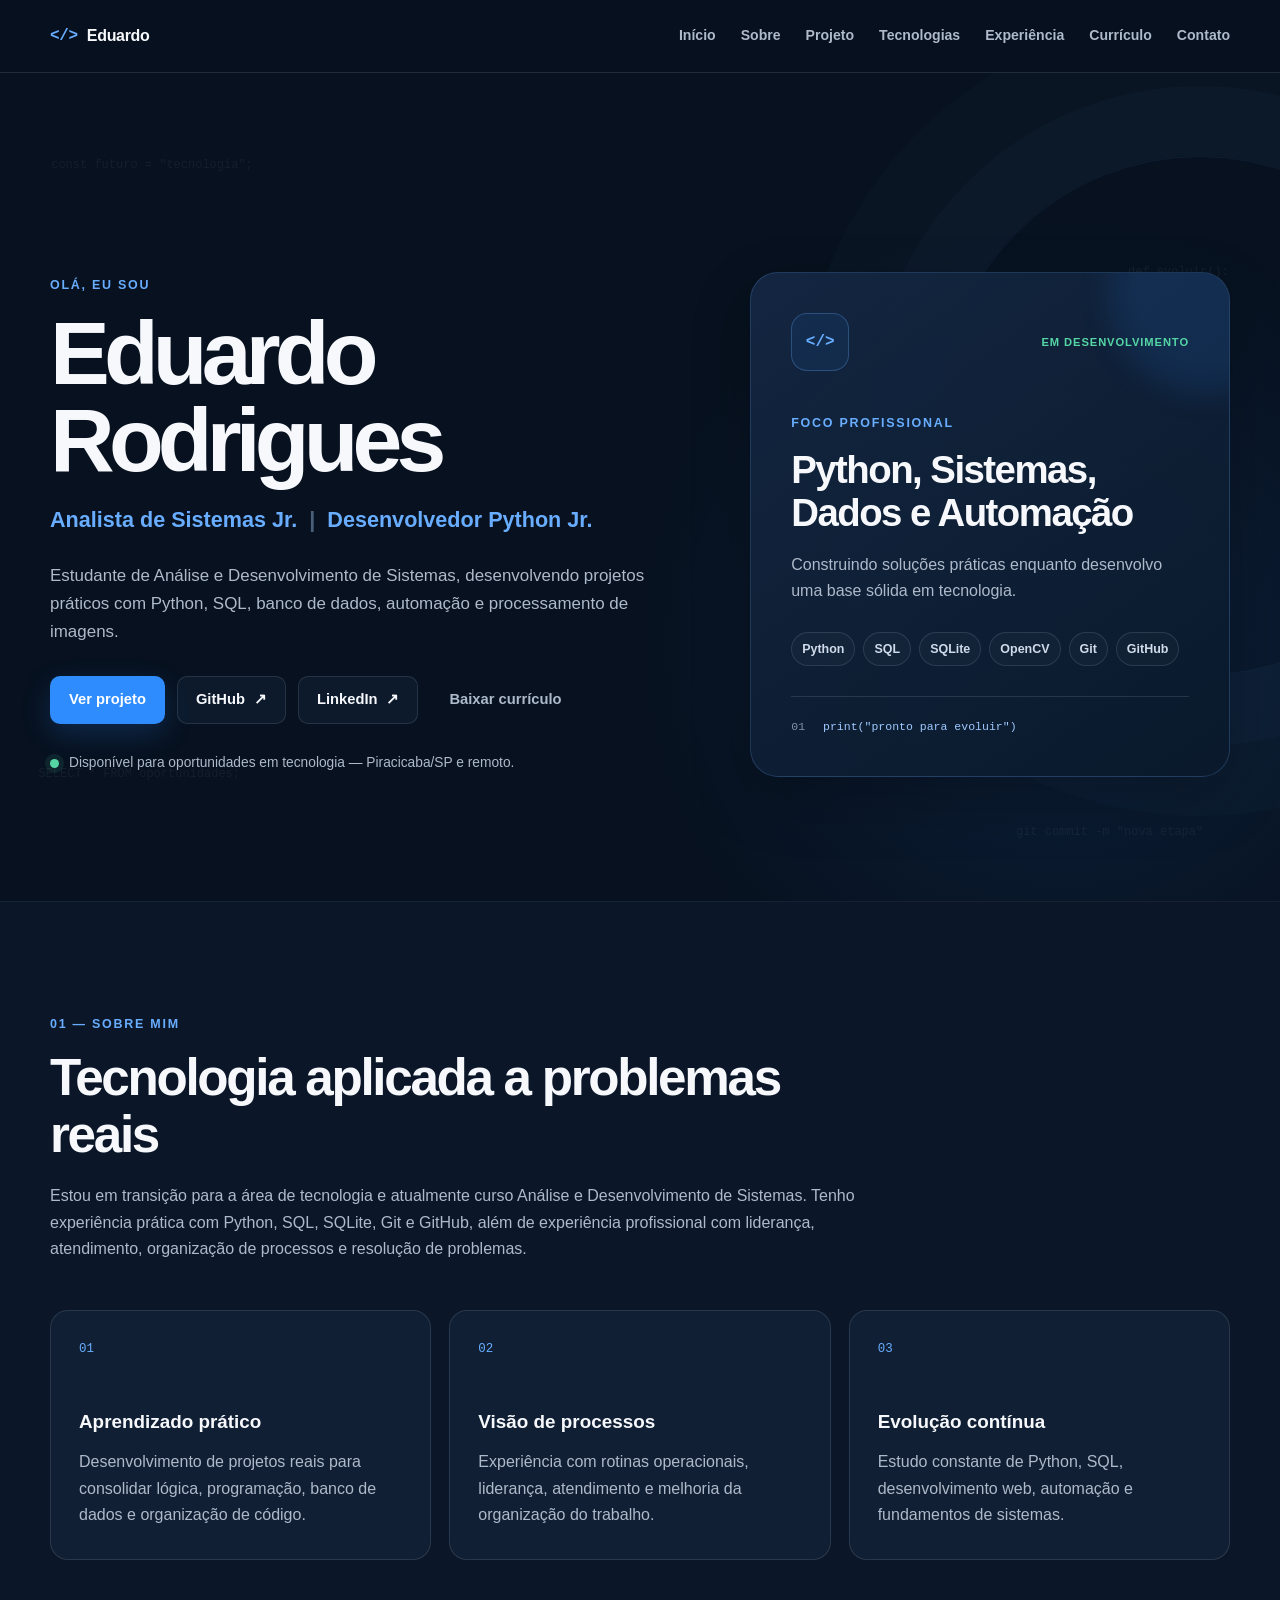
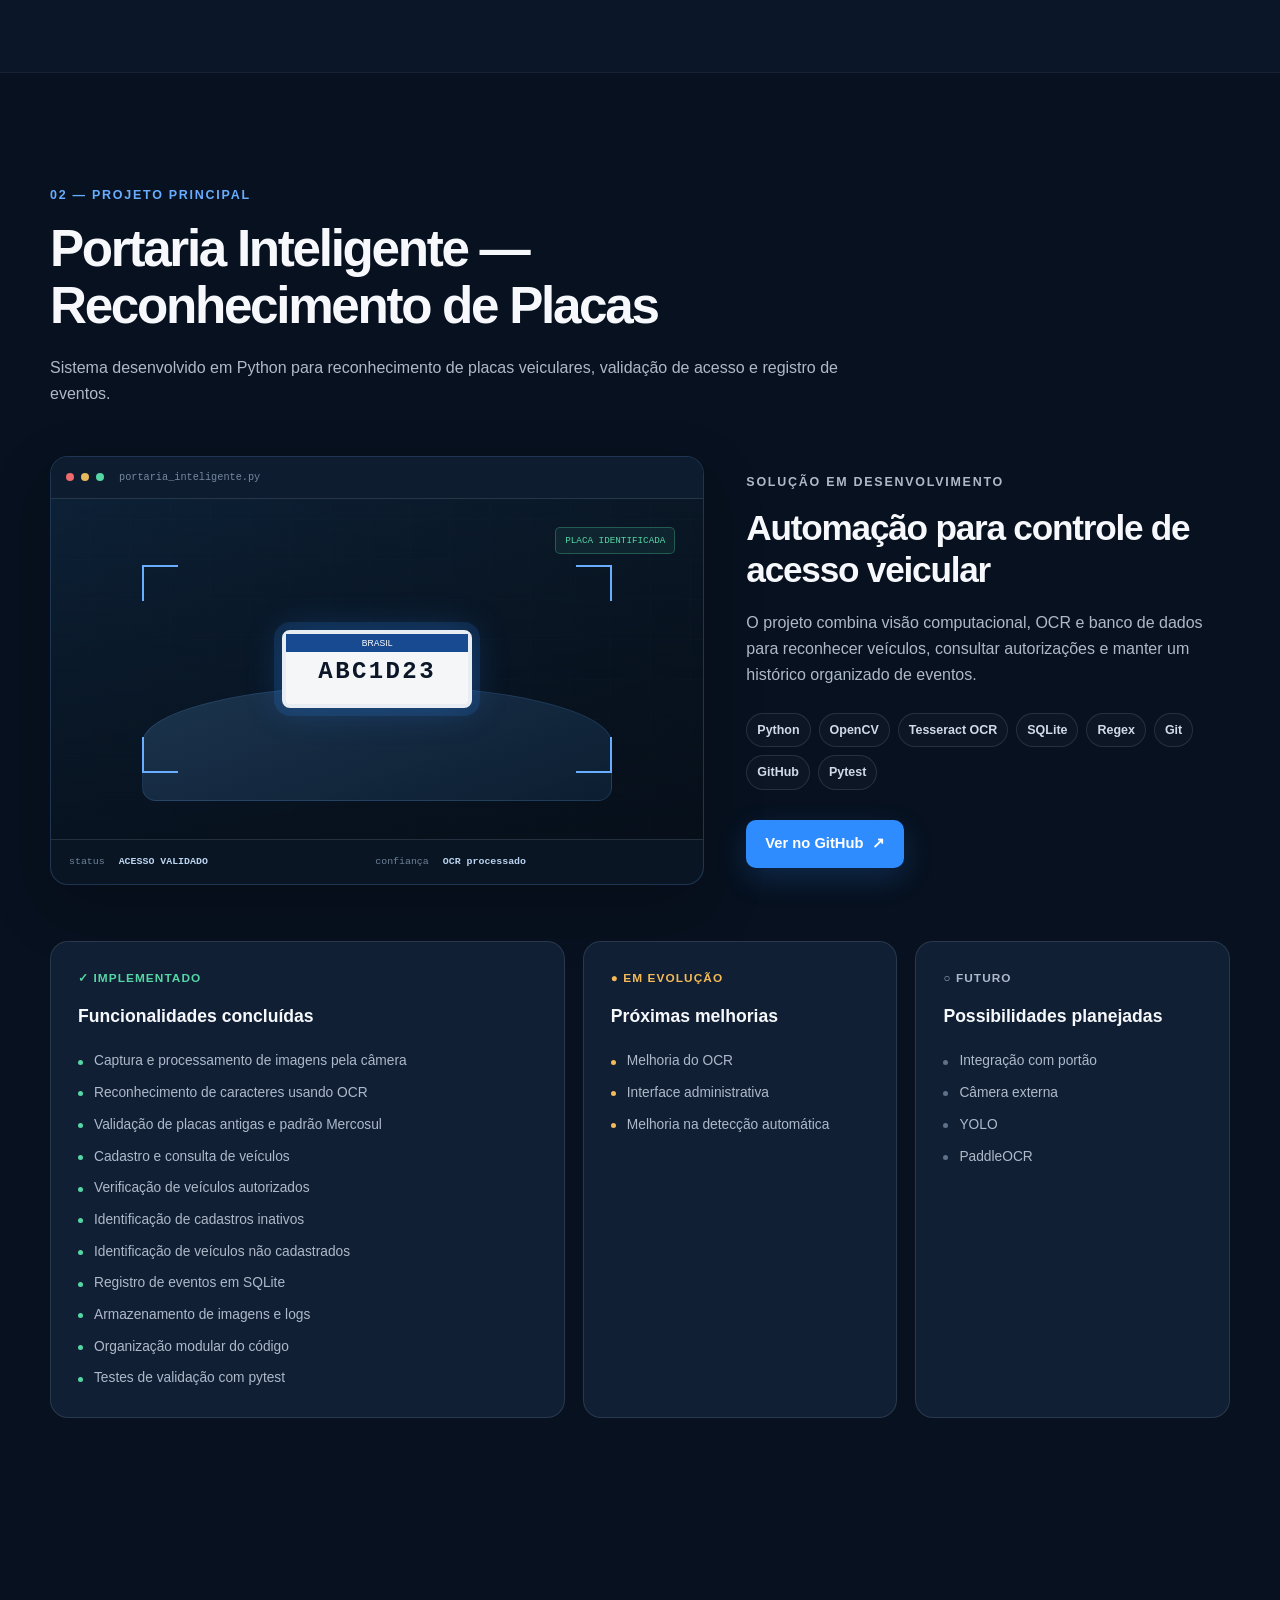
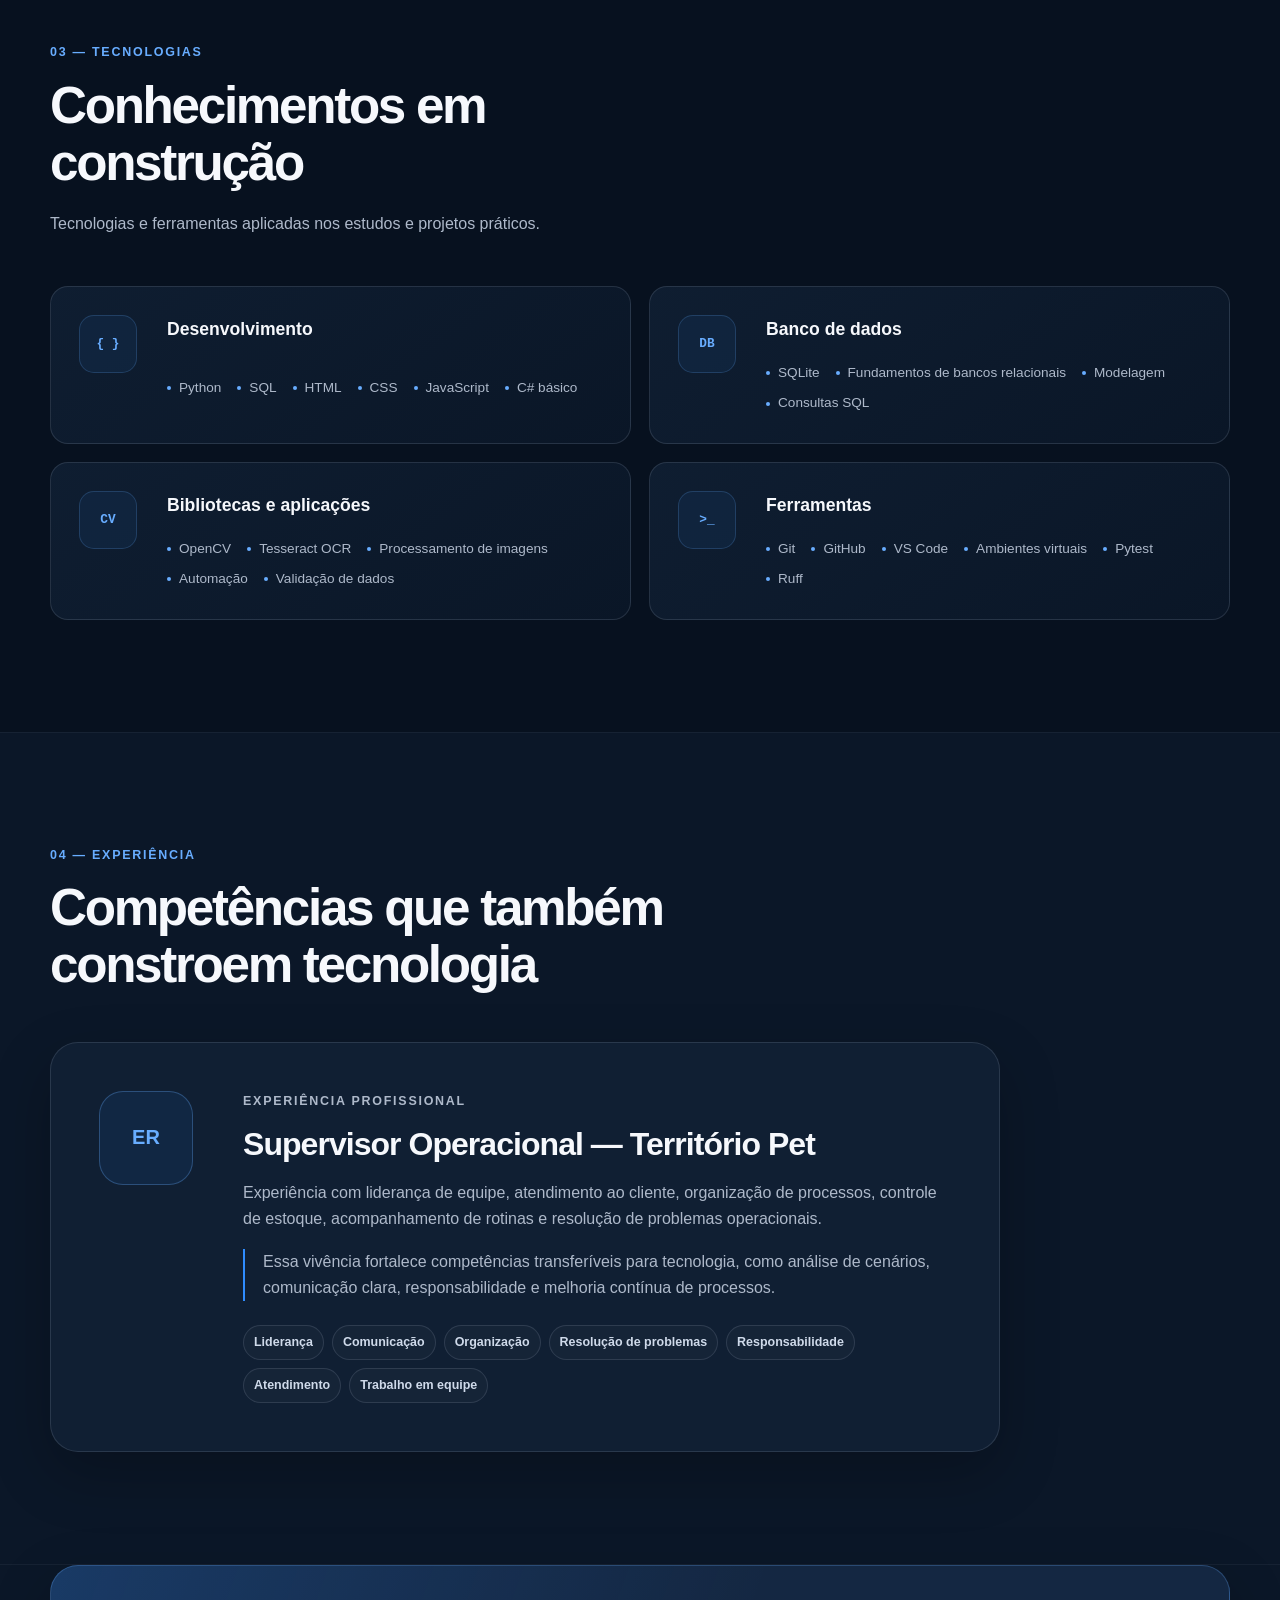
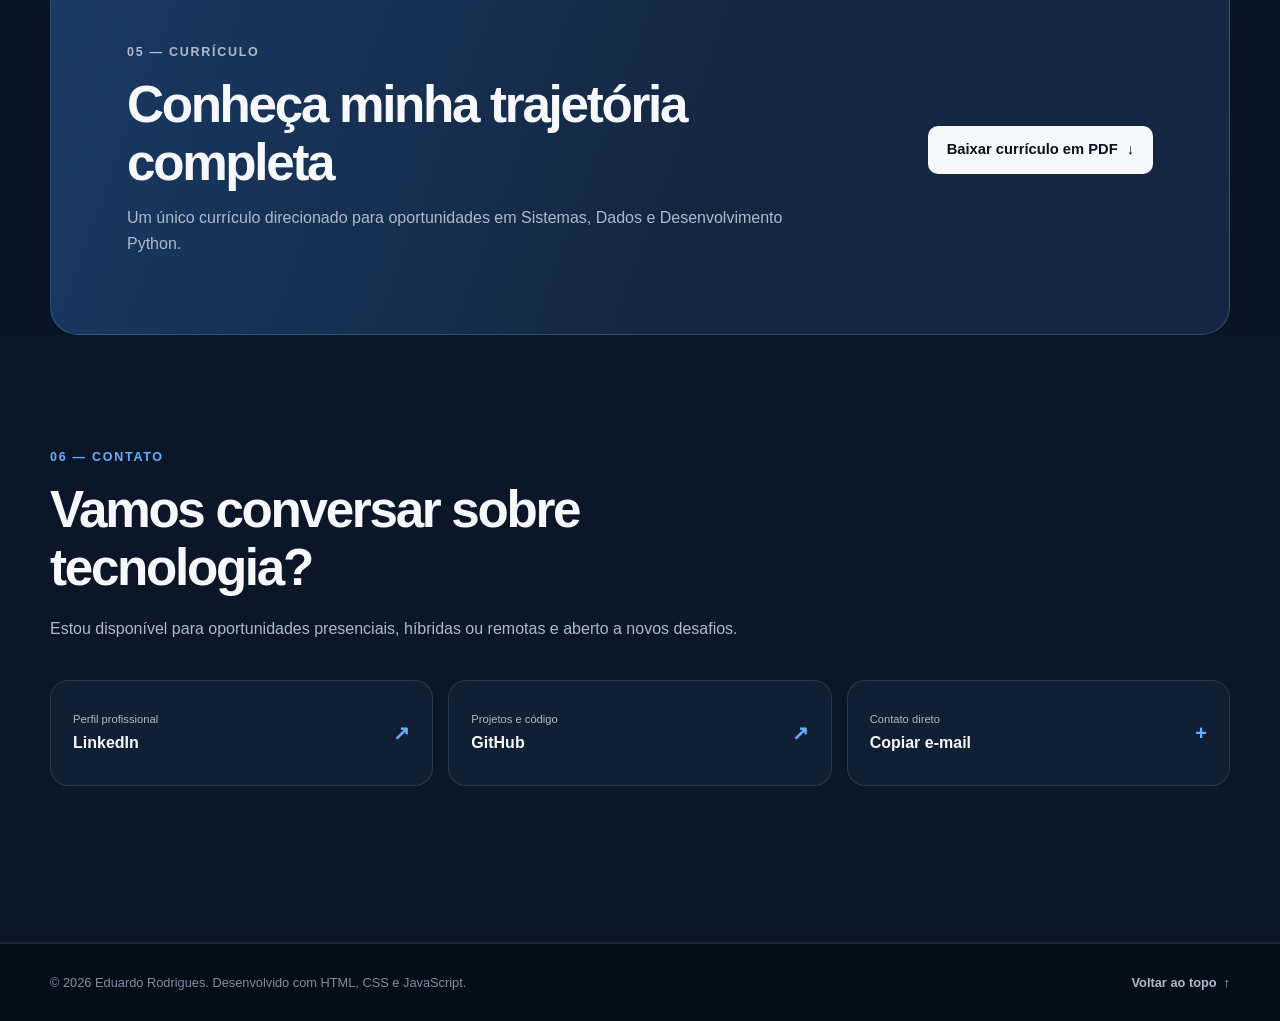
==== index.html @ 7889be79 "feat: create professional portfolio" ====
<!DOCTYPE html>
<html lang="pt-BR">
<head>
    <meta charset="UTF-8">
    <meta name="viewport" content="width=device-width, initial-scale=1.0">
    <meta name="description" content="Portfólio profissional de Eduardo Rodrigues, Analista de Sistemas Jr. e Desenvolvedor Python Jr.">
    <meta name="theme-color" content="#07111f">
    <title>Eduardo Rodrigues | Portfólio</title>
    <link rel="stylesheet" href="css/style.css">
    <script src="js/script.js" defer></script>
</head>

<body>
    <a class="link-pular" href="#conteudo-principal">Pular para o conteúdo principal</a>

    <header class="cabecalho">
        <nav class="navegacao limite-conteudo" aria-label="Navegação principal">
            <a class="marca" href="#inicio" aria-label="Eduardo Rodrigues - ir para o início">
                <span class="marca-simbolo" aria-hidden="true">&lt;/&gt;</span>
                <span>Eduardo</span>
            </a>

            <button
                class="botao-menu"
                type="button"
                aria-label="Abrir menu de navegação"
                aria-controls="menu-principal"
                aria-expanded="false"
            >
                <span aria-hidden="true"></span>
                <span aria-hidden="true"></span>
                <span aria-hidden="true"></span>
            </button>

            <div class="navegacao-menu" id="menu-principal">
                <a href="#inicio">Início</a>
                <a href="#sobre">Sobre</a>
                <a href="#projeto">Projeto</a>
                <a href="#tecnologias">Tecnologias</a>
                <a href="#experiencia">Experiência</a>
                <a href="#curriculo">Currículo</a>
                <a href="#contato">Contato</a>
            </div>
        </nav>
    </header>

    <main id="conteudo-principal">
        <section class="secao-inicio" id="inicio" aria-labelledby="titulo-inicio">
            <div class="detalhes-codigo" aria-hidden="true">
                <span>const futuro = "tecnologia";</span>
                <span>def evoluir():</span>
                <span>SELECT * FROM oportunidades;</span>
                <span>git commit -m "nova etapa"</span>
            </div>

            <div class="inicio-conteudo limite-conteudo">
                <div class="inicio-texto">
                    <p class="texto-destaque">Olá, eu sou</p>
                    <h1 id="titulo-inicio">Eduardo Rodrigues</h1>
                    <p class="inicio-cargo">Analista de Sistemas Jr. <span aria-hidden="true">|</span> Desenvolvedor Python Jr.</p>
                    <p class="inicio-descricao">
                        Estudante de Análise e Desenvolvimento de Sistemas, desenvolvendo projetos práticos com Python,
                        SQL, banco de dados, automação e processamento de imagens.
                    </p>

                    <div class="grupo-botoes">
                        <a class="botao botao-primario" href="#projeto">Ver projeto</a>
                        <a class="botao botao-secundario" href="https://github.com/eduardo-s-rodrigues" target="_blank" rel="noopener noreferrer">
                            GitHub <span aria-hidden="true">↗</span>
                        </a>
                        <a class="botao botao-secundario" href="https://www.linkedin.com/in/eduardo-rodrigues-402181193/" target="_blank" rel="noopener noreferrer">
                            LinkedIn <span aria-hidden="true">↗</span>
                        </a>
                        <a class="botao botao-texto" href="assets/curriculo/CV_Eduardo_Rodrigues.pdf" download>Baixar currículo</a>
                    </div>

                    <p class="inicio-disponibilidade">
                        <span class="indicador-disponivel" aria-hidden="true"></span>
                        Disponível para oportunidades em tecnologia — Piracicaba/SP e remoto.
                    </p>
                </div>

                <article class="cartao-foco" aria-labelledby="titulo-foco">
                    <div class="cartao-foco-topo">
                        <span class="foco-simbolo" aria-hidden="true">&lt;/&gt;</span>
                        <span class="foco-status">Em desenvolvimento</span>
                    </div>
                    <p class="cartao-rotulo">Foco profissional</p>
                    <h2 id="titulo-foco">Python, Sistemas, Dados e Automação</h2>
                    <p>Construindo soluções práticas enquanto desenvolvo uma base sólida em tecnologia.</p>
                    <ul class="lista-tags" aria-label="Tecnologias em foco">
                        <li>Python</li>
                        <li>SQL</li>
                        <li>SQLite</li>
                        <li>OpenCV</li>
                        <li>Git</li>
                        <li>GitHub</li>
                    </ul>
                    <div class="linha-codigo" aria-hidden="true">
                        <span>01</span>
                        <code>print("pronto para evoluir")</code>
                    </div>
                </article>
            </div>
        </section>

        <section class="secao secao-sobre" id="sobre" aria-labelledby="titulo-sobre">
            <div class="limite-conteudo">
                <div class="cabecalho-secao">
                    <p class="secao-indice">01 — Sobre mim</p>
                    <h2 id="titulo-sobre">Tecnologia aplicada a problemas reais</h2>
                    <p>
                        Estou em transição para a área de tecnologia e atualmente curso Análise e Desenvolvimento de
                        Sistemas. Tenho experiência prática com Python, SQL, SQLite, Git e GitHub, além de experiência
                        profissional com liderança, atendimento, organização de processos e resolução de problemas.
                    </p>
                </div>

                <div class="grade-tres-colunas">
                    <article class="cartao-informacao">
                        <span class="numero-cartao" aria-hidden="true">01</span>
                        <h3>Aprendizado prático</h3>
                        <p>Desenvolvimento de projetos reais para consolidar lógica, programação, banco de dados e organização de código.</p>
                    </article>
                    <article class="cartao-informacao">
                        <span class="numero-cartao" aria-hidden="true">02</span>
                        <h3>Visão de processos</h3>
                        <p>Experiência com rotinas operacionais, liderança, atendimento e melhoria da organização do trabalho.</p>
                    </article>
                    <article class="cartao-informacao">
                        <span class="numero-cartao" aria-hidden="true">03</span>
                        <h3>Evolução contínua</h3>
                        <p>Estudo constante de Python, SQL, desenvolvimento web, automação e fundamentos de sistemas.</p>
                    </article>
                </div>
            </div>
        </section>

        <section class="secao secao-projeto" id="projeto" aria-labelledby="titulo-projeto">
            <div class="limite-conteudo">
                <div class="cabecalho-secao">
                    <p class="secao-indice">02 — Projeto principal</p>
                    <h2 id="titulo-projeto">Portaria Inteligente — Reconhecimento de Placas</h2>
                    <p>Sistema desenvolvido em Python para reconhecimento de placas veiculares, validação de acesso e registro de eventos.</p>
                </div>

                <div class="projeto-apresentacao">
                    <div class="projeto-visual" role="img" aria-label="Representação visual temporária do sistema de reconhecimento de placas">
                        <div class="visual-barra" aria-hidden="true">
                            <span></span>
                            <span></span>
                            <span></span>
                            <small>portaria_inteligente.py</small>
                        </div>
                        <div class="visual-camera" aria-hidden="true">
                            <span class="canto canto-superior-esquerdo"></span>
                            <span class="canto canto-superior-direito"></span>
                            <span class="canto canto-inferior-esquerdo"></span>
                            <span class="canto canto-inferior-direito"></span>
                            <div class="placa-veiculo">
                                <small>BRASIL</small>
                                <strong>ABC1D23</strong>
                            </div>
                            <span class="status-leitura">PLACA IDENTIFICADA</span>
                        </div>
                        <div class="visual-resultado" aria-hidden="true">
                            <span>status</span>
                            <strong>ACESSO VALIDADO</strong>
                            <span>confiança</span>
                            <strong>OCR processado</strong>
                        </div>
                    </div>

                    <div class="projeto-resumo">
                        <p class="projeto-rotulo">Solução em desenvolvimento</p>
                        <h3>Automação para controle de acesso veicular</h3>
                        <p>
                            O projeto combina visão computacional, OCR e banco de dados para reconhecer veículos,
                            consultar autorizações e manter um histórico organizado de eventos.
                        </p>
                        <ul class="lista-tags lista-tags-projeto" aria-label="Tecnologias usadas no projeto">
                            <li>Python</li>
                            <li>OpenCV</li>
                            <li>Tesseract OCR</li>
                            <li>SQLite</li>
                            <li>Regex</li>
                            <li>Git</li>
                            <li>GitHub</li>
                            <li>Pytest</li>
                        </ul>
                        <!-- Substitua o endereço abaixo pelo link exato do repositório LPR quando ele estiver disponível. -->
                        <a class="botao botao-primario" href="https://github.com/eduardo-s-rodrigues" target="_blank" rel="noopener noreferrer">
                            Ver no GitHub <span aria-hidden="true">↗</span>
                        </a>
                    </div>
                </div>

                <div class="projeto-etapas">
                    <article class="cartao-etapa etapa-implementada">
                        <p class="etapa-status"><span aria-hidden="true">✓</span> Implementado</p>
                        <h3>Funcionalidades concluídas</h3>
                        <ul class="lista-verificacao">
                            <li>Captura e processamento de imagens pela câmera</li>
                            <li>Reconhecimento de caracteres usando OCR</li>
                            <li>Validação de placas antigas e padrão Mercosul</li>
                            <li>Cadastro e consulta de veículos</li>
                            <li>Verificação de veículos autorizados</li>
                            <li>Identificação de cadastros inativos</li>
                            <li>Identificação de veículos não cadastrados</li>
                            <li>Registro de eventos em SQLite</li>
                            <li>Armazenamento de imagens e logs</li>
                            <li>Organização modular do código</li>
                            <li>Testes de validação com pytest</li>
                        </ul>
                    </article>

                    <article class="cartao-etapa etapa-evolucao">
                        <p class="etapa-status"><span aria-hidden="true">●</span> Em evolução</p>
                        <h3>Próximas melhorias</h3>
                        <ul class="lista-verificacao">
                            <li>Melhoria do OCR</li>
                            <li>Interface administrativa</li>
                            <li>Melhoria na detecção automática</li>
                        </ul>
                    </article>

                    <article class="cartao-etapa etapa-futura">
                        <p class="etapa-status"><span aria-hidden="true">○</span> Futuro</p>
                        <h3>Possibilidades planejadas</h3>
                        <ul class="lista-verificacao">
                            <li>Integração com portão</li>
                            <li>Câmera externa</li>
                            <li>YOLO</li>
                            <li>PaddleOCR</li>
                        </ul>
                    </article>
                </div>
            </div>
        </section>

        <section class="secao secao-tecnologias" id="tecnologias" aria-labelledby="titulo-tecnologias">
            <div class="limite-conteudo">
                <div class="cabecalho-secao cabecalho-secao-curto">
                    <p class="secao-indice">03 — Tecnologias</p>
                    <h2 id="titulo-tecnologias">Conhecimentos em construção</h2>
                    <p>Tecnologias e ferramentas aplicadas nos estudos e projetos práticos.</p>
                </div>

                <div class="grade-tecnologias">
                    <article class="cartao-tecnologia">
                        <span class="tecnologia-simbolo" aria-hidden="true">{ }</span>
                        <h3>Desenvolvimento</h3>
                        <ul>
                            <li>Python</li>
                            <li>SQL</li>
                            <li>HTML</li>
                            <li>CSS</li>
                            <li>JavaScript</li>
                            <li>C# básico</li>
                        </ul>
                    </article>
                    <article class="cartao-tecnologia">
                        <span class="tecnologia-simbolo" aria-hidden="true">DB</span>
                        <h3>Banco de dados</h3>
                        <ul>
                            <li>SQLite</li>
                            <li>Fundamentos de bancos relacionais</li>
                            <li>Modelagem</li>
                            <li>Consultas SQL</li>
                        </ul>
                    </article>
                    <article class="cartao-tecnologia">
                        <span class="tecnologia-simbolo" aria-hidden="true">CV</span>
                        <h3>Bibliotecas e aplicações</h3>
                        <ul>
                            <li>OpenCV</li>
                            <li>Tesseract OCR</li>
                            <li>Processamento de imagens</li>
                            <li>Automação</li>
                            <li>Validação de dados</li>
                        </ul>
                    </article>
                    <article class="cartao-tecnologia">
                        <span class="tecnologia-simbolo" aria-hidden="true">&gt;_</span>
                        <h3>Ferramentas</h3>
                        <ul>
                            <li>Git</li>
                            <li>GitHub</li>
                            <li>VS Code</li>
                            <li>Ambientes virtuais</li>
                            <li>Pytest</li>
                            <li>Ruff</li>
                        </ul>
                    </article>
                </div>
            </div>
        </section>

        <section class="secao secao-experiencia" id="experiencia" aria-labelledby="titulo-experiencia">
            <div class="limite-conteudo">
                <div class="cabecalho-secao cabecalho-secao-curto">
                    <p class="secao-indice">04 — Experiência</p>
                    <h2 id="titulo-experiencia">Competências que também constroem tecnologia</h2>
                </div>

                <article class="experiencia-cartao">
                    <div class="experiencia-marca" aria-hidden="true">ER</div>
                    <div class="experiencia-conteudo">
                        <p class="experiencia-tipo">Experiência profissional</p>
                        <h3>Supervisor Operacional — Território Pet</h3>
                        <p>
                            Experiência com liderança de equipe, atendimento ao cliente, organização de processos,
                            controle de estoque, acompanhamento de rotinas e resolução de problemas operacionais.
                        </p>
                        <p class="experiencia-conexao">
                            Essa vivência fortalece competências transferíveis para tecnologia, como análise de cenários,
                            comunicação clara, responsabilidade e melhoria contínua de processos.
                        </p>
                        <ul class="lista-tags" aria-label="Competências profissionais">
                            <li>Liderança</li>
                            <li>Comunicação</li>
                            <li>Organização</li>
                            <li>Resolução de problemas</li>
                            <li>Responsabilidade</li>
                            <li>Atendimento</li>
                            <li>Trabalho em equipe</li>
                        </ul>
                    </div>
                </article>
            </div>
        </section>

        <section class="secao secao-curriculo" id="curriculo" aria-labelledby="titulo-curriculo">
            <div class="curriculo-conteudo limite-conteudo">
                <div>
                    <p class="secao-indice">05 — Currículo</p>
                    <h2 id="titulo-curriculo">Conheça minha trajetória completa</h2>
                    <p>Um único currículo direcionado para oportunidades em Sistemas, Dados e Desenvolvimento Python.</p>
                </div>
                <a class="botao botao-claro" href="assets/curriculo/CV_Eduardo_Rodrigues.pdf" download>
                    Baixar currículo em PDF <span aria-hidden="true">↓</span>
                </a>
            </div>
        </section>

        <section class="secao secao-contato" id="contato" aria-labelledby="titulo-contato">
            <div class="contato-conteudo limite-conteudo">
                <div class="cabecalho-secao cabecalho-secao-curto">
                    <p class="secao-indice">06 — Contato</p>
                    <h2 id="titulo-contato">Vamos conversar sobre tecnologia?</h2>
                    <p>Estou disponível para oportunidades presenciais, híbridas ou remotas e aberto a novos desafios.</p>
                </div>

                <div class="contato-acoes">
                    <a class="contato-link" href="https://www.linkedin.com/in/eduardo-rodrigues-402181193/" target="_blank" rel="noopener noreferrer">
                        <span>
                            <small>Perfil profissional</small>
                            LinkedIn
                        </span>
                        <span aria-hidden="true">↗</span>
                    </a>
                    <a class="contato-link" href="https://github.com/eduardo-s-rodrigues" target="_blank" rel="noopener noreferrer">
                        <span>
                            <small>Projetos e código</small>
                            GitHub
                        </span>
                        <span aria-hidden="true">↗</span>
                    </a>
                    <!-- Substitua SEU_EMAIL_AQUI pelo endereço de e-mail profissional. -->
                    <button class="contato-link" id="botao-copiar-email" type="button" data-email="SEU_EMAIL_AQUI">
                        <span>
                            <small>Contato direto</small>
                            Copiar e-mail
                        </span>
                        <span aria-hidden="true">+</span>
                    </button>
                </div>

                <p class="mensagem-email" id="mensagem-email" role="status" aria-live="polite"></p>
            </div>
        </section>
    </main>

    <footer class="rodape">
        <div class="rodape-conteudo limite-conteudo">
            <p>© <span id="ano-atual"></span> Eduardo Rodrigues. Desenvolvido com HTML, CSS e JavaScript.</p>
            <a class="voltar-topo" href="#inicio" aria-label="Voltar ao início da página">
                Voltar ao topo <span aria-hidden="true">↑</span>
            </a>
        </div>
    </footer>
</body>
</html>
---- css/style.css ----
/* 1. Variáveis */
:root {
    --cor-fundo: #07111f;
    --cor-fundo-secundario: #0b1728;
    --cor-cartao: #101f33;
    --cor-cartao-claro: #142742;
    --cor-azul: #2f8cff;
    --cor-azul-claro: #68adff;
    --cor-texto: #f6f8fc;
    --cor-texto-secundario: #aeb9ca;
    --cor-borda: rgba(174, 185, 202, 0.16);
    --cor-sucesso: #55d6a5;
    --cor-aviso: #f5ba57;
    --sombra-cartao: 0 22px 60px rgba(0, 0, 0, 0.24);
    --raio-pequeno: 10px;
    --raio-medio: 18px;
    --raio-grande: 28px;
    --largura-conteudo: 1180px;
    --transicao: 180ms ease;
}

/* 2. Reset */
*,
*::before,
*::after {
    box-sizing: border-box;
}

html {
    scroll-behavior: smooth;
    scroll-padding-top: 88px;
}

body,
h1,
h2,
h3,
p,
ul {
    margin: 0;
}

ul {
    padding: 0;
    list-style: none;
}

a {
    color: inherit;
    text-decoration: none;
}

button {
    color: inherit;
    font: inherit;
}

/* 3. Estilos globais */
body {
    min-width: 320px;
    overflow-x: hidden;
    color: var(--cor-texto);
    background:
        radial-gradient(circle at 83% 11%, rgba(47, 140, 255, 0.12), transparent 27rem),
        var(--cor-fundo);
    font-family: Inter, ui-sans-serif, -apple-system, BlinkMacSystemFont, "Segoe UI", sans-serif;
    font-size: 1rem;
    line-height: 1.65;
    -webkit-font-smoothing: antialiased;
}

::selection {
    color: var(--cor-texto);
    background: rgba(47, 140, 255, 0.45);
}

:focus-visible {
    outline: 3px solid var(--cor-azul-claro);
    outline-offset: 4px;
}

.limite-conteudo {
    width: min(calc(100% - 40px), var(--largura-conteudo));
    margin-inline: auto;
}

.link-pular {
    position: fixed;
    top: 12px;
    left: 12px;
    z-index: 200;
    padding: 10px 16px;
    border-radius: var(--raio-pequeno);
    color: var(--cor-fundo);
    background: var(--cor-texto);
    font-weight: 700;
    transform: translateY(-160%);
    transition: transform var(--transicao);
}

.link-pular:focus {
    transform: translateY(0);
}

.secao {
    padding-block: 112px;
}

.cabecalho-secao {
    max-width: 820px;
    margin-bottom: 48px;
}

.cabecalho-secao-curto {
    max-width: 700px;
}

.secao-indice,
.texto-destaque,
.cartao-rotulo,
.projeto-rotulo,
.experiencia-tipo {
    margin-bottom: 14px;
    color: var(--cor-azul-claro);
    font-size: 0.78rem;
    font-weight: 800;
    letter-spacing: 0.14em;
    text-transform: uppercase;
}

.cabecalho-secao h2,
.curriculo-conteudo h2 {
    max-width: 800px;
    margin-bottom: 20px;
    font-size: clamp(2rem, 4vw, 3.35rem);
    line-height: 1.12;
    letter-spacing: -0.045em;
}

.cabecalho-secao > p:last-child,
.curriculo-conteudo p,
.projeto-resumo > p,
.experiencia-conteudo > p,
.cartao-informacao p {
    color: var(--cor-texto-secundario);
}

.grupo-botoes {
    display: flex;
    flex-wrap: wrap;
    gap: 12px;
}

.botao {
    display: inline-flex;
    min-height: 48px;
    align-items: center;
    justify-content: center;
    gap: 9px;
    padding: 11px 18px;
    border: 1px solid transparent;
    border-radius: var(--raio-pequeno);
    font-size: 0.92rem;
    font-weight: 750;
    line-height: 1.2;
    transition: color var(--transicao), background-color var(--transicao), border-color var(--transicao), transform var(--transicao);
}

.botao:hover {
    transform: translateY(-2px);
}

.botao-primario {
    color: #ffffff;
    background: var(--cor-azul);
    box-shadow: 0 10px 30px rgba(47, 140, 255, 0.2);
}

.botao-primario:hover {
    background: #4a9bff;
}

.botao-secundario {
    border-color: var(--cor-borda);
    background: rgba(16, 31, 51, 0.72);
}

.botao-secundario:hover,
.botao-texto:hover {
    color: var(--cor-azul-claro);
    border-color: rgba(104, 173, 255, 0.46);
    background: rgba(47, 140, 255, 0.08);
}

.botao-texto {
    border-color: transparent;
    color: var(--cor-texto-secundario);
}

.lista-tags {
    display: flex;
    flex-wrap: wrap;
    gap: 8px;
}

.lista-tags li {
    padding: 6px 10px;
    border: 1px solid var(--cor-borda);
    border-radius: 999px;
    color: #cfdaea;
    background: rgba(255, 255, 255, 0.025);
    font-size: 0.78rem;
    font-weight: 650;
}

/* 4. Cabeçalho */
.cabecalho {
    position: sticky;
    top: 0;
    z-index: 100;
    border-bottom: 1px solid var(--cor-borda);
    background: rgba(7, 17, 31, 0.86);
    backdrop-filter: blur(18px);
}

.navegacao {
    display: flex;
    min-height: 72px;
    align-items: center;
    justify-content: space-between;
    gap: 28px;
}

.marca {
    display: inline-flex;
    align-items: center;
    gap: 9px;
    font-weight: 800;
    letter-spacing: -0.02em;
}

.marca-simbolo {
    color: var(--cor-azul-claro);
    font-family: Consolas, "Courier New", monospace;
}

.navegacao-menu {
    display: flex;
    align-items: center;
    gap: 25px;
}

.navegacao-menu a {
    position: relative;
    color: var(--cor-texto-secundario);
    font-size: 0.88rem;
    font-weight: 650;
    transition: color var(--transicao);
}

.navegacao-menu a::after {
    position: absolute;
    right: 0;
    bottom: -8px;
    left: 0;
    height: 2px;
    border-radius: 2px;
    background: var(--cor-azul);
    content: "";
    transform: scaleX(0);
    transition: transform var(--transicao);
}

.navegacao-menu a:hover,
.navegacao-menu a:focus-visible {
    color: var(--cor-texto);
}

.navegacao-menu a:hover::after {
    transform: scaleX(1);
}

.botao-menu {
    display: none;
    width: 46px;
    height: 42px;
    padding: 10px;
    border: 1px solid var(--cor-borda);
    border-radius: var(--raio-pequeno);
    background: var(--cor-cartao);
    cursor: pointer;
}

.botao-menu span {
    display: block;
    width: 100%;
    height: 2px;
    margin-block: 4px;
    border-radius: 2px;
    background: var(--cor-texto);
    transition: transform var(--transicao), opacity var(--transicao);
}

/* 5. Hero */
.secao-inicio {
    position: relative;
    display: grid;
    min-height: calc(100vh - 72px);
    min-height: calc(100svh - 72px);
    align-items: center;
    overflow: hidden;
    padding-block: 86px;
}

.secao-inicio::before {
    position: absolute;
    top: 10%;
    right: -180px;
    width: 520px;
    height: 520px;
    border: 1px solid rgba(104, 173, 255, 0.08);
    border-radius: 50%;
    box-shadow: 0 0 0 70px rgba(104, 173, 255, 0.025), 0 0 0 140px rgba(104, 173, 255, 0.018);
    content: "";
}

.inicio-conteudo {
    position: relative;
    z-index: 2;
    display: grid;
    grid-template-columns: minmax(0, 1.12fr) minmax(350px, 0.88fr);
    align-items: center;
    gap: clamp(48px, 7vw, 92px);
}

.inicio-texto h1 {
    max-width: 740px;
    margin-bottom: 17px;
    font-size: clamp(3.15rem, 7vw, 5.8rem);
    line-height: 0.98;
    letter-spacing: -0.065em;
}

.inicio-cargo {
    margin-bottom: 24px;
    color: var(--cor-azul-claro);
    font-size: clamp(1.05rem, 2vw, 1.35rem);
    font-weight: 750;
}

.inicio-cargo span {
    padding-inline: 6px;
    color: #496078;
}

.inicio-descricao {
    max-width: 680px;
    margin-bottom: 30px;
    color: var(--cor-texto-secundario);
    font-size: 1.06rem;
}

.inicio-disponibilidade {
    display: flex;
    align-items: flex-start;
    gap: 10px;
    margin-top: 28px;
    color: var(--cor-texto-secundario);
    font-size: 0.86rem;
}

.indicador-disponivel {
    flex: 0 0 auto;
    width: 9px;
    height: 9px;
    margin-top: 7px;
    border-radius: 50%;
    background: var(--cor-sucesso);
    box-shadow: 0 0 0 5px rgba(85, 214, 165, 0.1);
}

.cartao-foco {
    position: relative;
    overflow: hidden;
    padding: clamp(28px, 4vw, 40px);
    border: 1px solid rgba(104, 173, 255, 0.2);
    border-radius: var(--raio-grande);
    background: linear-gradient(145deg, rgba(20, 39, 66, 0.96), rgba(10, 25, 43, 0.96));
    box-shadow: var(--sombra-cartao);
}

.cartao-foco::after {
    position: absolute;
    top: -80px;
    right: -80px;
    width: 200px;
    height: 200px;
    border-radius: 50%;
    background: rgba(47, 140, 255, 0.12);
    filter: blur(15px);
    content: "";
}

.cartao-foco-topo {
    position: relative;
    z-index: 1;
    display: flex;
    align-items: center;
    justify-content: space-between;
    gap: 15px;
    margin-bottom: 42px;
}

.foco-simbolo {
    display: grid;
    width: 58px;
    height: 58px;
    place-items: center;
    border: 1px solid rgba(104, 173, 255, 0.28);
    border-radius: 16px;
    color: var(--cor-azul-claro);
    background: rgba(47, 140, 255, 0.08);
    font-family: Consolas, "Courier New", monospace;
    font-weight: 800;
}

.foco-status {
    color: var(--cor-sucesso);
    font-size: 0.7rem;
    font-weight: 750;
    letter-spacing: 0.08em;
    text-transform: uppercase;
}

.cartao-foco h2 {
    position: relative;
    z-index: 1;
    margin-bottom: 18px;
    font-size: clamp(1.75rem, 3vw, 2.45rem);
    line-height: 1.12;
    letter-spacing: -0.04em;
}

.cartao-foco > p:not(.cartao-rotulo) {
    margin-bottom: 27px;
    color: var(--cor-texto-secundario);
}

.cartao-foco .lista-tags {
    margin-bottom: 30px;
}

.linha-codigo {
    display: flex;
    gap: 18px;
    padding-top: 20px;
    border-top: 1px solid var(--cor-borda);
    color: #7f91a8;
    font-family: Consolas, "Courier New", monospace;
    font-size: 0.72rem;
}

.linha-codigo code {
    color: #9fc9ff;
}

.detalhes-codigo span {
    position: absolute;
    z-index: 1;
    color: rgba(174, 185, 202, 0.08);
    font-family: Consolas, "Courier New", monospace;
    font-size: 0.75rem;
    white-space: nowrap;
}

.detalhes-codigo span:nth-child(1) {
    top: 10%;
    left: 4%;
}

.detalhes-codigo span:nth-child(2) {
    top: 23%;
    right: 4%;
}

.detalhes-codigo span:nth-child(3) {
    bottom: 14%;
    left: 3%;
}

.detalhes-codigo span:nth-child(4) {
    right: 6%;
    bottom: 7%;
}

/* 6. Seções */
.secao-sobre,
.secao-experiencia,
.secao-contato {
    border-block: 1px solid rgba(174, 185, 202, 0.07);
    background: var(--cor-fundo-secundario);
}

.grade-tres-colunas {
    display: grid;
    grid-template-columns: repeat(3, minmax(0, 1fr));
    gap: 18px;
}

.cartao-informacao {
    position: relative;
    min-height: 250px;
    padding: 28px;
    overflow: hidden;
    border: 1px solid var(--cor-borda);
    border-radius: var(--raio-medio);
    background: var(--cor-cartao);
    transition: border-color var(--transicao), transform var(--transicao);
}

.cartao-informacao:hover {
    border-color: rgba(104, 173, 255, 0.34);
    transform: translateY(-4px);
}

.numero-cartao {
    display: block;
    margin-bottom: 46px;
    color: var(--cor-azul-claro);
    font-family: Consolas, "Courier New", monospace;
    font-size: 0.78rem;
}

.cartao-informacao h3 {
    margin-bottom: 12px;
    font-size: 1.18rem;
}

/* 7. Projeto */
.projeto-apresentacao {
    display: grid;
    grid-template-columns: minmax(0, 1.15fr) minmax(310px, 0.85fr);
    gap: 42px;
    align-items: center;
    margin-bottom: 56px;
}

.projeto-visual {
    overflow: hidden;
    border: 1px solid rgba(104, 173, 255, 0.22);
    border-radius: var(--raio-medio);
    background: #091523;
    box-shadow: var(--sombra-cartao);
}

.visual-barra {
    display: flex;
    height: 42px;
    align-items: center;
    gap: 7px;
    padding-inline: 15px;
    border-bottom: 1px solid var(--cor-borda);
    background: #0d1c2f;
}

.visual-barra span {
    width: 8px;
    height: 8px;
    border-radius: 50%;
    background: #42546b;
}

.visual-barra span:first-child {
    background: #ef6a6a;
}

.visual-barra span:nth-child(2) {
    background: #e5b95c;
}

.visual-barra span:nth-child(3) {
    background: var(--cor-sucesso);
}

.visual-barra small {
    margin-left: 8px;
    color: #7689a1;
    font-family: Consolas, "Courier New", monospace;
    font-size: 0.64rem;
}

.visual-camera {
    position: relative;
    display: grid;
    min-height: 340px;
    place-items: center;
    background:
        linear-gradient(rgba(5, 13, 23, 0.3), rgba(5, 13, 23, 0.7)),
        repeating-linear-gradient(90deg, transparent 0, transparent 39px, rgba(104, 173, 255, 0.035) 40px),
        repeating-linear-gradient(0deg, transparent 0, transparent 39px, rgba(104, 173, 255, 0.035) 40px),
        linear-gradient(135deg, #102943, #09131f);
}

.visual-camera::before {
    position: absolute;
    bottom: 38px;
    width: 72%;
    height: 116px;
    border: 1px solid rgba(104, 173, 255, 0.15);
    border-radius: 65% 65% 18px 18px;
    background: linear-gradient(160deg, #1c344e, #0c1e31);
    content: "";
}

.placa-veiculo {
    z-index: 2;
    display: grid;
    width: 190px;
    min-height: 78px;
    place-items: center;
    padding: 7px 18px 12px;
    border: 4px solid #e8edf3;
    border-radius: 8px;
    color: #0b1728;
    background: #f4f6f8;
    box-shadow: 0 0 0 8px rgba(47, 140, 255, 0.14), 0 0 36px rgba(47, 140, 255, 0.25);
}

.placa-veiculo small {
    width: calc(100% + 36px);
    margin-top: -7px;
    padding-block: 2px;
    color: #ffffff;
    background: #174a90;
    font-size: 0.54rem;
    text-align: center;
}

.placa-veiculo strong {
    font-family: Consolas, "Courier New", monospace;
    font-size: 1.5rem;
    letter-spacing: 0.1em;
}

.status-leitura {
    position: absolute;
    top: 28px;
    right: 28px;
    padding: 5px 9px;
    border: 1px solid rgba(85, 214, 165, 0.3);
    border-radius: 5px;
    color: var(--cor-sucesso);
    background: rgba(85, 214, 165, 0.08);
    font-family: Consolas, "Courier New", monospace;
    font-size: 0.58rem;
}

.canto {
    position: absolute;
    z-index: 3;
    width: 36px;
    height: 36px;
    border-color: var(--cor-azul-claro);
    border-style: solid;
}

.canto-superior-esquerdo {
    top: 66px;
    left: 14%;
    border-width: 2px 0 0 2px;
}

.canto-superior-direito {
    top: 66px;
    right: 14%;
    border-width: 2px 2px 0 0;
}

.canto-inferior-esquerdo {
    bottom: 66px;
    left: 14%;
    border-width: 0 0 2px 2px;
}

.canto-inferior-direito {
    right: 14%;
    bottom: 66px;
    border-width: 0 2px 2px 0;
}

.visual-resultado {
    display: grid;
    grid-template-columns: auto 1fr auto 1fr;
    gap: 8px 14px;
    padding: 14px 18px;
    border-top: 1px solid var(--cor-borda);
    font-family: Consolas, "Courier New", monospace;
    font-size: 0.62rem;
}

.visual-resultado span {
    color: #6f8299;
}

.visual-resultado strong {
    color: #bcd4f1;
    font-weight: 600;
}

.projeto-resumo h3 {
    margin-bottom: 18px;
    font-size: clamp(1.55rem, 3vw, 2.2rem);
    line-height: 1.2;
    letter-spacing: -0.035em;
}

.projeto-resumo > p:not(.projeto-rotulo) {
    margin-bottom: 24px;
}

.lista-tags-projeto {
    margin-bottom: 30px;
}

.projeto-etapas {
    display: grid;
    grid-template-columns: 1.35fr 0.825fr 0.825fr;
    gap: 18px;
}

.cartao-etapa {
    padding: 27px;
    border: 1px solid var(--cor-borda);
    border-radius: var(--raio-medio);
    background: var(--cor-cartao);
}

.etapa-status {
    margin-bottom: 14px;
    color: var(--cor-texto-secundario);
    font-size: 0.74rem;
    font-weight: 800;
    letter-spacing: 0.09em;
    text-transform: uppercase;
}

.etapa-implementada .etapa-status {
    color: var(--cor-sucesso);
}

.etapa-evolucao .etapa-status {
    color: var(--cor-aviso);
}

.cartao-etapa h3 {
    margin-bottom: 19px;
    font-size: 1.1rem;
}

.lista-verificacao {
    display: grid;
    gap: 9px;
}

.lista-verificacao li {
    position: relative;
    padding-left: 16px;
    color: var(--cor-texto-secundario);
    font-size: 0.86rem;
}

.lista-verificacao li::before {
    position: absolute;
    top: 0.68em;
    left: 0;
    width: 5px;
    height: 5px;
    border-radius: 50%;
    background: #5f7188;
    content: "";
}

.etapa-implementada .lista-verificacao li::before {
    background: var(--cor-sucesso);
}

.etapa-evolucao .lista-verificacao li::before {
    background: var(--cor-aviso);
}

/* 8. Tecnologias */
.grade-tecnologias {
    display: grid;
    grid-template-columns: repeat(2, minmax(0, 1fr));
    gap: 18px;
}

.cartao-tecnologia {
    display: grid;
    grid-template-columns: 64px 1fr;
    gap: 4px 24px;
    padding: 28px;
    border: 1px solid var(--cor-borda);
    border-radius: var(--raio-medio);
    background: linear-gradient(145deg, rgba(16, 31, 51, 0.92), rgba(11, 23, 40, 0.92));
    transition: border-color var(--transicao), transform var(--transicao);
}

.cartao-tecnologia:hover {
    border-color: rgba(104, 173, 255, 0.32);
    transform: translateY(-3px);
}

.tecnologia-simbolo {
    grid-row: 1 / 3;
    display: grid;
    width: 58px;
    height: 58px;
    place-items: center;
    border: 1px solid rgba(104, 173, 255, 0.2);
    border-radius: 15px;
    color: var(--cor-azul-claro);
    background: rgba(47, 140, 255, 0.07);
    font-family: Consolas, "Courier New", monospace;
    font-size: 0.8rem;
    font-weight: 800;
}

.cartao-tecnologia h3 {
    margin-bottom: 14px;
    font-size: 1.1rem;
}

.cartao-tecnologia ul {
    display: flex;
    flex-wrap: wrap;
    gap: 8px 16px;
}

.cartao-tecnologia li {
    position: relative;
    padding-left: 12px;
    color: var(--cor-texto-secundario);
    font-size: 0.85rem;
}

.cartao-tecnologia li::before {
    position: absolute;
    top: 0.68em;
    left: 0;
    width: 4px;
    height: 4px;
    border-radius: 50%;
    background: var(--cor-azul-claro);
    content: "";
}

/* 9. Experiência */
.experiencia-cartao {
    display: grid;
    grid-template-columns: 110px 1fr;
    gap: 34px;
    max-width: 950px;
    padding: clamp(28px, 5vw, 48px);
    border: 1px solid var(--cor-borda);
    border-radius: var(--raio-grande);
    background: var(--cor-cartao);
    box-shadow: var(--sombra-cartao);
}

.experiencia-marca {
    display: grid;
    width: 94px;
    height: 94px;
    place-items: center;
    border: 1px solid rgba(104, 173, 255, 0.3);
    border-radius: 24px;
    color: var(--cor-azul-claro);
    background: rgba(47, 140, 255, 0.08);
    font-size: 1.25rem;
    font-weight: 850;
}

.experiencia-conteudo h3 {
    margin-bottom: 16px;
    font-size: clamp(1.4rem, 3vw, 2rem);
    line-height: 1.2;
    letter-spacing: -0.03em;
}

.experiencia-conexao {
    margin-block: 16px 24px;
    padding-left: 18px;
    border-left: 2px solid var(--cor-azul);
}

/* 10. Currículo */
.secao-curriculo {
    padding-block: 0;
    background: var(--cor-fundo-secundario);
}

.curriculo-conteudo {
    display: grid;
    grid-template-columns: 1fr auto;
    align-items: center;
    gap: 50px;
    padding: clamp(45px, 7vw, 76px);
    border: 1px solid rgba(104, 173, 255, 0.26);
    border-radius: var(--raio-grande);
    background:
        linear-gradient(110deg, rgba(47, 140, 255, 0.19), transparent 55%),
        var(--cor-cartao-claro);
    box-shadow: var(--sombra-cartao);
}

.curriculo-conteudo h2 {
    margin-bottom: 14px;
}

.curriculo-conteudo p:last-child {
    max-width: 700px;
}

.botao-claro {
    flex: 0 0 auto;
    color: var(--cor-fundo);
    background: var(--cor-texto);
}

.botao-claro:hover {
    background: #dce9fa;
}

/* 11. Contato */
.secao-contato {
    border-top: 0;
}

.contato-conteudo .cabecalho-secao {
    margin-bottom: 38px;
}

.contato-acoes {
    display: grid;
    grid-template-columns: repeat(3, minmax(0, 1fr));
    gap: 15px;
}

.contato-link {
    display: flex;
    min-height: 106px;
    align-items: center;
    justify-content: space-between;
    gap: 18px;
    padding: 22px;
    border: 1px solid var(--cor-borda);
    border-radius: var(--raio-medio);
    color: var(--cor-texto);
    background: var(--cor-cartao);
    font-weight: 750;
    text-align: left;
    cursor: pointer;
    transition: border-color var(--transicao), background-color var(--transicao), transform var(--transicao);
}

.contato-link:hover {
    border-color: rgba(104, 173, 255, 0.38);
    background: var(--cor-cartao-claro);
    transform: translateY(-3px);
}

.contato-link small {
    display: block;
    margin-bottom: 2px;
    color: var(--cor-texto-secundario);
    font-size: 0.7rem;
    font-weight: 500;
}

.contato-link > span:last-child {
    color: var(--cor-azul-claro);
    font-size: 1.25rem;
}

.mensagem-email {
    min-height: 26px;
    margin-top: 18px;
    color: var(--cor-azul-claro);
    font-size: 0.86rem;
}

/* 12. Rodapé */
.rodape {
    padding-block: 28px;
    border-top: 1px solid var(--cor-borda);
    background: #050d17;
}

.rodape-conteudo {
    display: flex;
    align-items: center;
    justify-content: space-between;
    gap: 20px;
    color: #7f8da0;
    font-size: 0.8rem;
}

.voltar-topo {
    display: inline-flex;
    flex: 0 0 auto;
    align-items: center;
    gap: 7px;
    color: var(--cor-texto-secundario);
    font-weight: 700;
    transition: color var(--transicao);
}

.voltar-topo:hover {
    color: var(--cor-azul-claro);
}

/* 13. Responsividade */
@media (max-width: 960px) {
    .secao {
        padding-block: 90px;
    }

    .botao-menu {
        display: block;
    }

    .botao-menu[aria-expanded="true"] span:first-child {
        transform: translateY(6px) rotate(45deg);
    }

    .botao-menu[aria-expanded="true"] span:nth-child(2) {
        opacity: 0;
    }

    .botao-menu[aria-expanded="true"] span:last-child {
        transform: translateY(-6px) rotate(-45deg);
    }

    .navegacao-menu {
        position: absolute;
        top: calc(100% + 1px);
        right: 20px;
        left: 20px;
        display: grid;
        gap: 0;
        padding: 10px;
        border: 1px solid var(--cor-borda);
        border-radius: 0 0 var(--raio-medio) var(--raio-medio);
        background: #0b1728;
        box-shadow: var(--sombra-cartao);
        opacity: 0;
        pointer-events: none;
        transform: translateY(-10px);
        visibility: hidden;
        transition: opacity var(--transicao), transform var(--transicao), visibility var(--transicao);
    }

    .navegacao-menu.aberto {
        opacity: 1;
        pointer-events: auto;
        transform: translateY(0);
        visibility: visible;
    }

    .navegacao-menu a {
        padding: 11px 12px;
    }

    .navegacao-menu a::after {
        display: none;
    }

    .inicio-conteudo,
    .projeto-apresentacao {
        grid-template-columns: 1fr;
    }

    .secao-inicio {
        padding-block: 76px;
    }

    .cartao-foco {
        max-width: 620px;
    }

    .projeto-visual {
        max-width: 760px;
    }

    .projeto-etapas {
        grid-template-columns: repeat(2, minmax(0, 1fr));
    }

    .etapa-implementada {
        grid-column: 1 / -1;
    }

    .contato-acoes {
        grid-template-columns: 1fr;
    }
}

@media (max-width: 720px) {
    .limite-conteudo {
        width: min(calc(100% - 32px), var(--largura-conteudo));
    }

    .secao {
        padding-block: 72px;
    }

    .cabecalho-secao {
        margin-bottom: 34px;
    }

    .inicio-texto h1 {
        font-size: clamp(2.8rem, 15vw, 4.4rem);
    }

    .inicio-cargo span {
        display: none;
    }

    .inicio-cargo {
        max-width: 500px;
    }

    .grupo-botoes .botao {
        flex: 1 1 calc(50% - 8px);
    }

    .grade-tres-colunas,
    .grade-tecnologias,
    .projeto-etapas {
        grid-template-columns: 1fr;
    }

    .etapa-implementada {
        grid-column: auto;
    }

    .cartao-informacao {
        min-height: 0;
    }

    .numero-cartao {
        margin-bottom: 30px;
    }

    .visual-camera {
        min-height: 290px;
    }

    .visual-resultado {
        grid-template-columns: auto 1fr;
    }

    .cartao-tecnologia {
        grid-template-columns: 56px 1fr;
        gap: 4px 18px;
        padding: 23px;
    }

    .tecnologia-simbolo {
        width: 52px;
        height: 52px;
    }

    .experiencia-cartao {
        grid-template-columns: 1fr;
        gap: 24px;
    }

    .experiencia-marca {
        width: 70px;
        height: 70px;
        border-radius: 18px;
    }

    .curriculo-conteudo {
        grid-template-columns: 1fr;
        gap: 28px;
        width: calc(100% - 32px);
        padding: 34px 26px;
    }

    .curriculo-conteudo .botao {
        width: 100%;
    }

    .rodape-conteudo {
        align-items: flex-start;
        flex-direction: column;
    }
}

@media (max-width: 480px) {
    .navegacao {
        min-height: 66px;
    }

    .secao-inicio {
        min-height: auto;
        padding-block: 64px;
    }

    .grupo-botoes {
        flex-direction: column;
    }

    .grupo-botoes .botao {
        width: 100%;
    }

    .cartao-foco,
    .cartao-informacao,
    .cartao-etapa,
    .experiencia-cartao {
        padding: 23px;
        border-radius: var(--raio-medio);
    }

    .cartao-foco-topo {
        align-items: flex-start;
        flex-direction: column;
        margin-bottom: 30px;
    }

    .visual-camera {
        min-height: 240px;
    }

    .visual-camera::before {
        bottom: 28px;
        height: 88px;
    }

    .placa-veiculo {
        width: 156px;
        min-height: 66px;
    }

    .placa-veiculo strong {
        font-size: 1.16rem;
    }

    .status-leitura {
        top: 18px;
        right: 18px;
    }

    .canto-superior-esquerdo,
    .canto-inferior-esquerdo {
        left: 9%;
    }

    .canto-superior-direito,
    .canto-inferior-direito {
        right: 9%;
    }

    .cartao-tecnologia {
        grid-template-columns: 1fr;
    }

    .tecnologia-simbolo {
        grid-row: auto;
        margin-bottom: 12px;
    }
}

@media (prefers-reduced-motion: reduce) {
    html {
        scroll-behavior: auto;
    }

    *,
    *::before,
    *::after {
        scroll-behavior: auto !important;
        transition-duration: 0.01ms !important;
    }
}
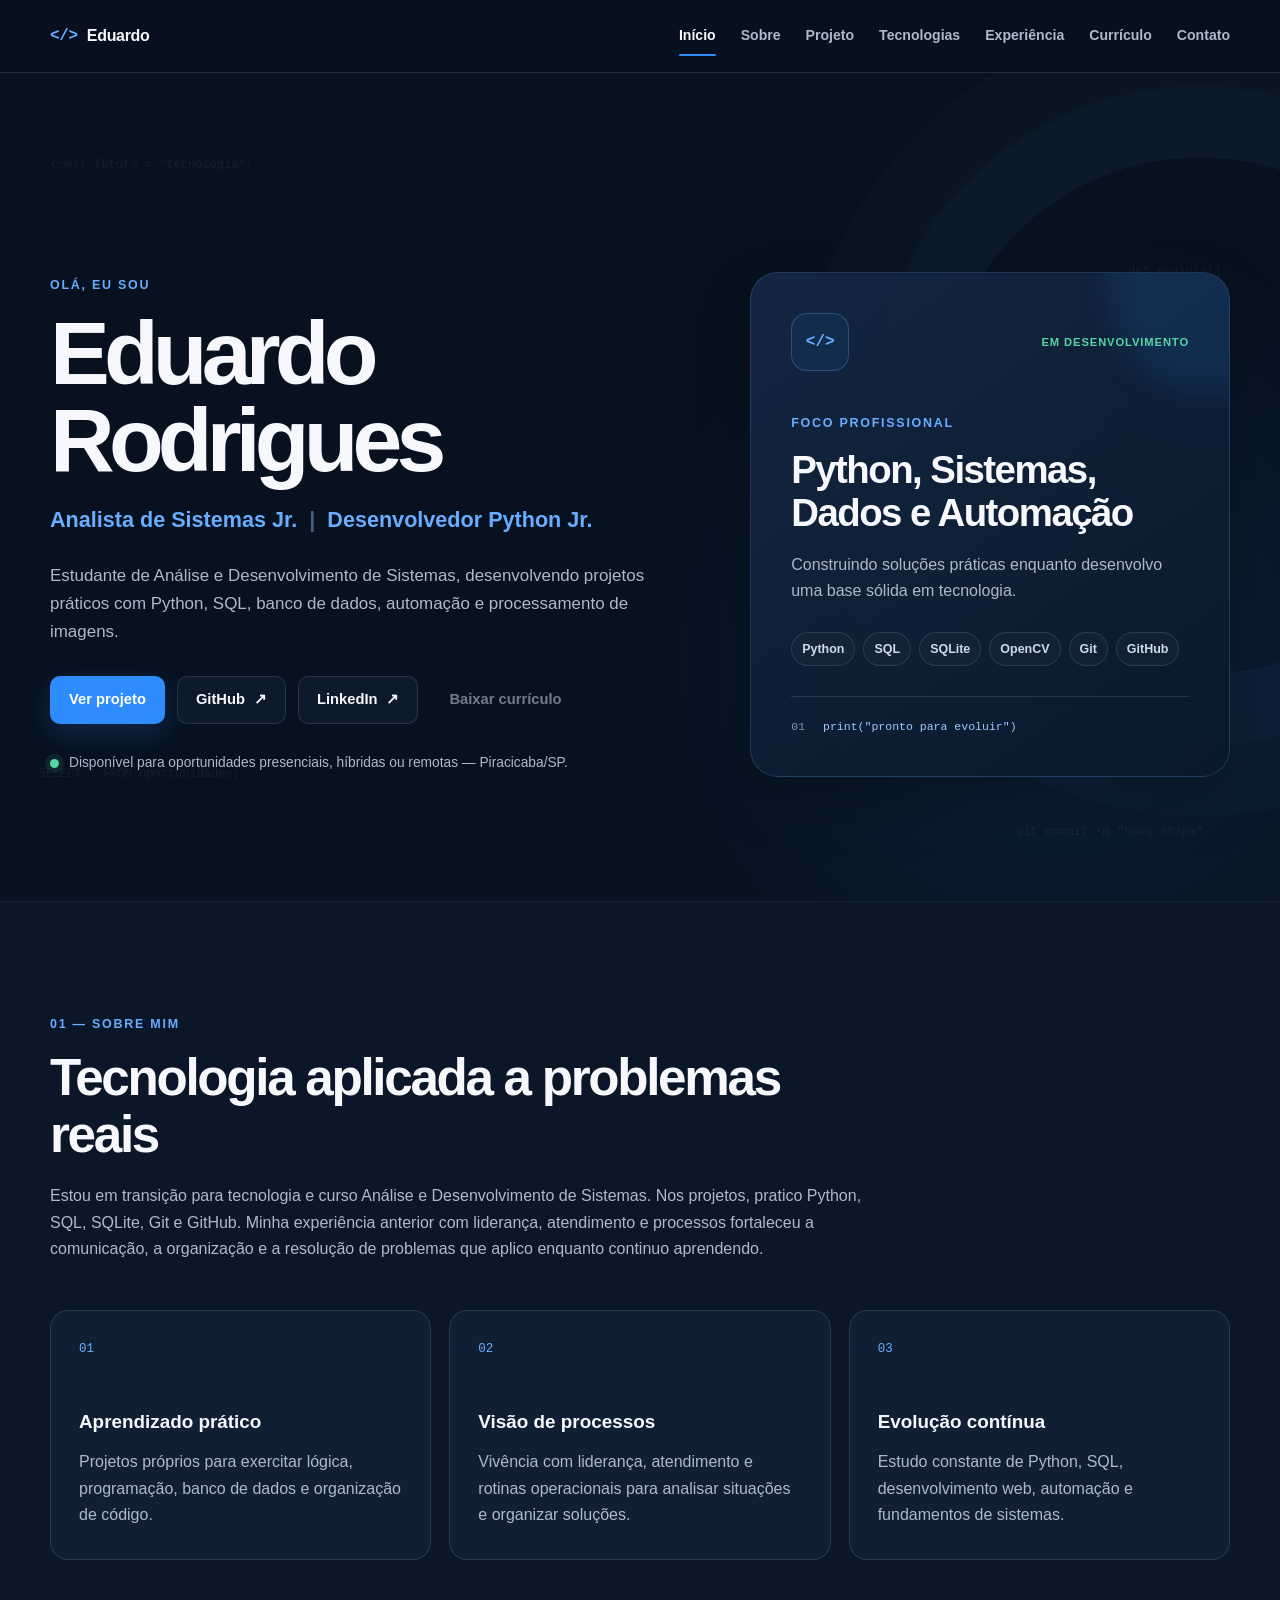
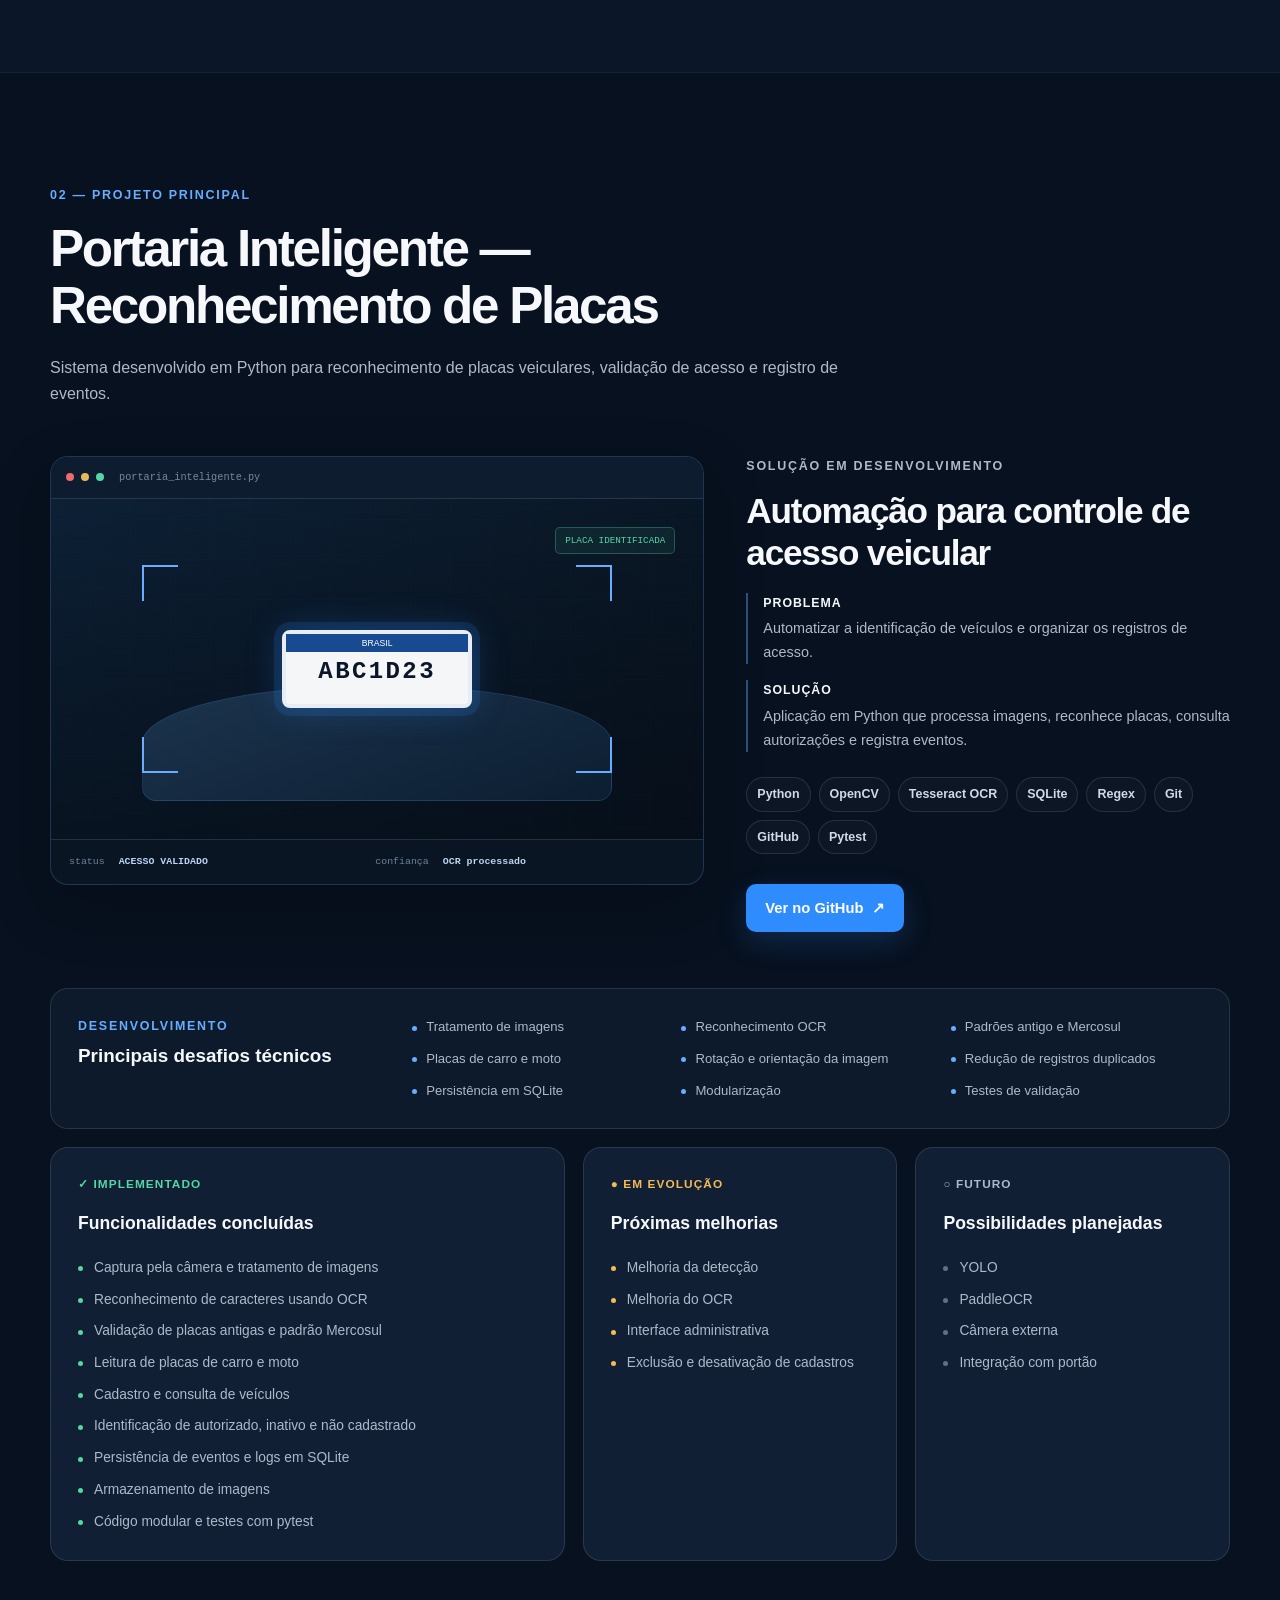
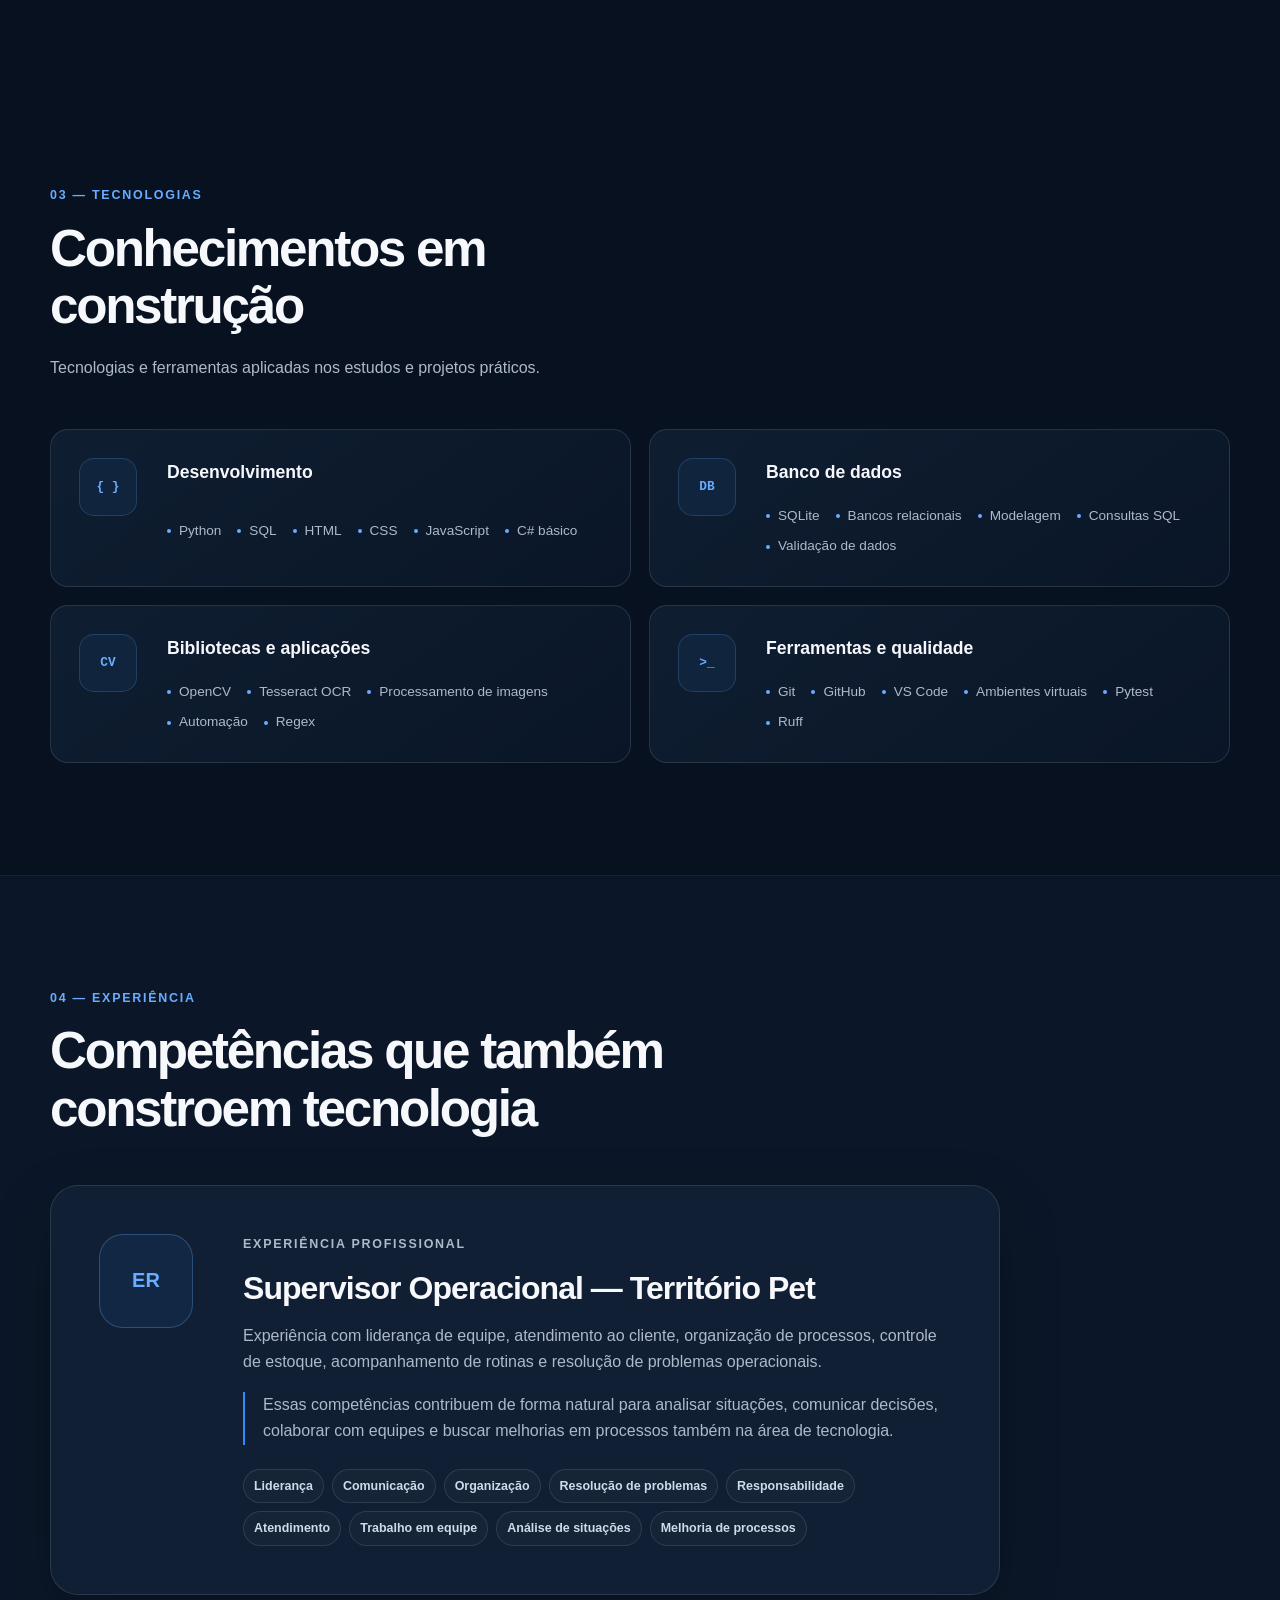
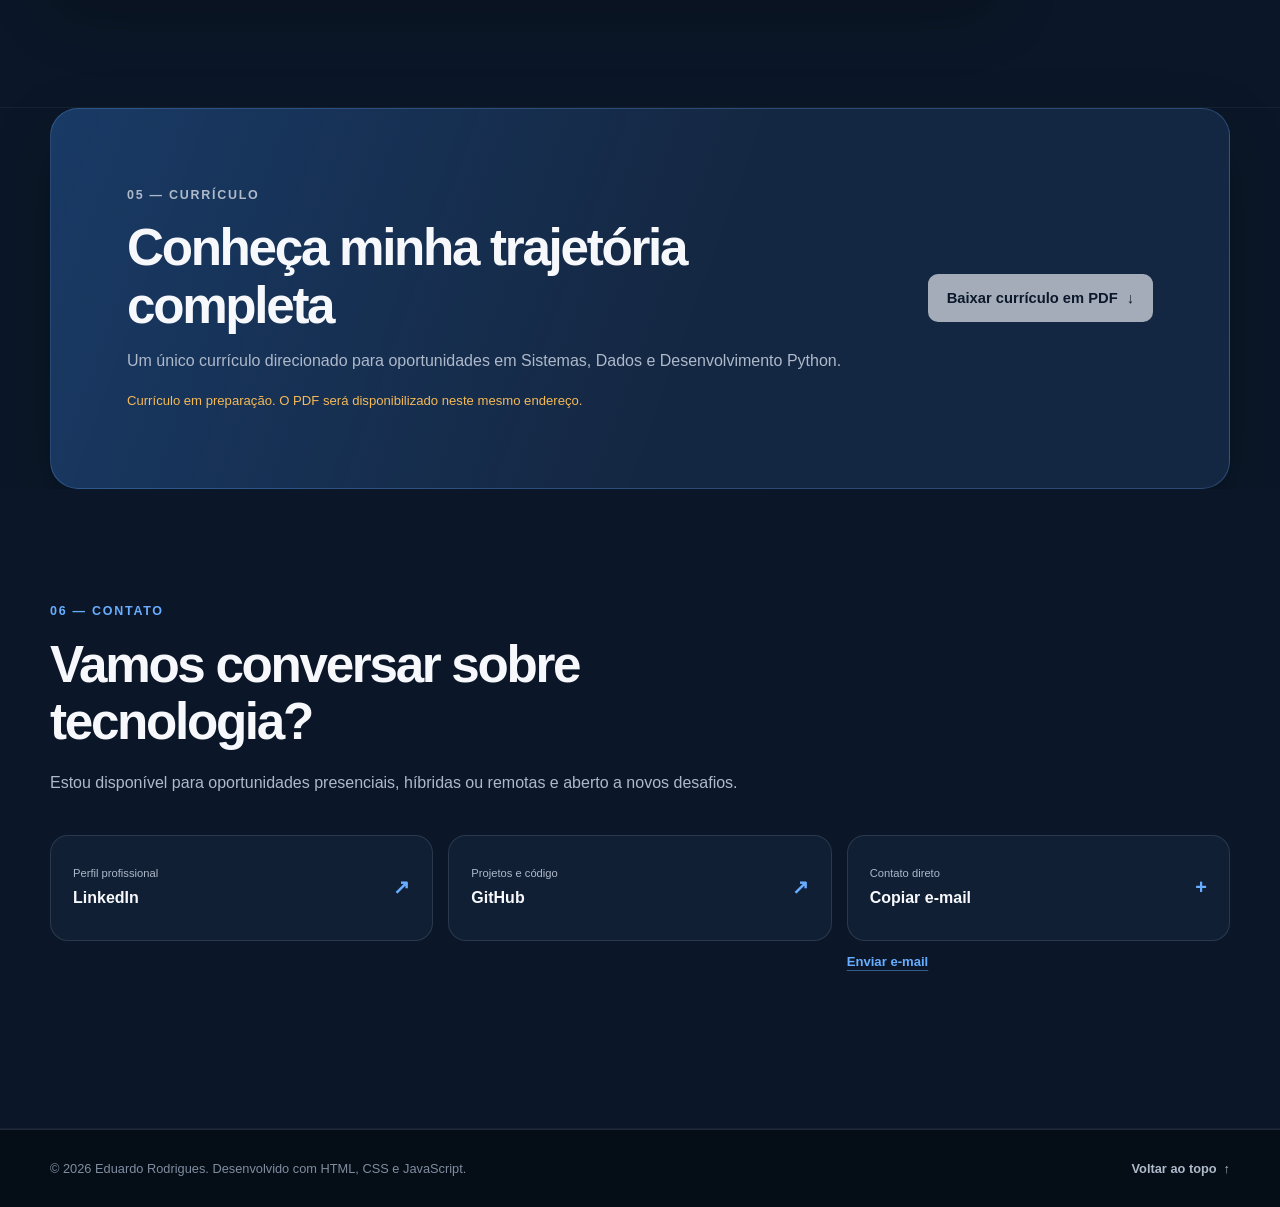
==== commit 9daef603: "feat: melhora portfolio e adiciona informacoes profissionais" ====
--- a/index.html
+++ b/index.html
@@ -3,11 +3,50 @@
 <head>
     <meta charset="UTF-8">
     <meta name="viewport" content="width=device-width, initial-scale=1.0">
-    <meta name="description" content="Portfólio profissional de Eduardo Rodrigues, Analista de Sistemas Jr. e Desenvolvedor Python Jr.">
+    <title>Eduardo Rodrigues | Portfólio de Tecnologia</title>
+    <meta name="description" content="Portfólio de Eduardo Rodrigues, estudante de Análise e Desenvolvimento de Sistemas com projetos em Python, SQL, automação, banco de dados e visão computacional.">
+    <meta name="author" content="Eduardo Rodrigues">
+    <meta name="robots" content="index, follow">
     <meta name="theme-color" content="#07111f">
-    <title>Eduardo Rodrigues | Portfólio</title>
+    <link rel="canonical" href="https://eduardosrodriguesdev.com.br/">
+
+    <meta property="og:type" content="website">
+    <meta property="og:locale" content="pt_BR">
+    <meta property="og:title" content="Eduardo Rodrigues | Portfólio de Tecnologia">
+    <meta property="og:description" content="Portfólio de Eduardo Rodrigues, estudante de Análise e Desenvolvimento de Sistemas com projetos em Python, SQL, automação, banco de dados e visão computacional.">
+    <meta property="og:url" content="https://eduardosrodriguesdev.com.br/">
+    <meta property="og:site_name" content="Portfólio de Eduardo Rodrigues">
+
+    <meta name="twitter:card" content="summary">
+    <meta name="twitter:title" content="Eduardo Rodrigues | Portfólio de Tecnologia">
+    <meta name="twitter:description" content="Projetos em Python, SQL, automação, banco de dados e visão computacional.">
+
+    <!--
+        Imagem de compartilhamento pendente: quando assets/imagens/portfolio-preview.png existir,
+        adicione og:image, twitter:image e altere twitter:card para summary_large_image.
+    -->
+    <link rel="icon" href="assets/imagens/favicon.svg" type="image/svg+xml">
     <link rel="stylesheet" href="css/style.css">
     <script src="js/script.js" defer></script>
+
+    <!-- Dados estruturados com informações profissionais públicas. -->
+    <script type="application/ld+json">
+        {
+            "@context": "https://schema.org",
+            "@type": "Person",
+            "name": "Eduardo Rodrigues",
+            "url": "https://eduardosrodriguesdev.com.br/",
+            "sameAs": [
+                "https://github.com/eduardo-s-rodrigues",
+                "https://www.linkedin.com/in/eduardo-rodrigues-402181193/"
+            ],
+            "workLocation": {
+                "@type": "Place",
+                "name": "Piracicaba/SP"
+            },
+            "jobTitle": "Analista de Sistemas Jr. | Desenvolvedor Python Jr."
+        }
+    </script>
 </head>
 
 <body>
@@ -71,12 +110,21 @@
                         <a class="botao botao-secundario" href="https://www.linkedin.com/in/eduardo-rodrigues-402181193/" target="_blank" rel="noopener noreferrer">
                             LinkedIn <span aria-hidden="true">↗</span>
                         </a>
-                        <a class="botao botao-texto" href="assets/curriculo/CV_Eduardo_Rodrigues.pdf" download>Baixar currículo</a>
+                        <!-- Currículo pendente: remova curriculo-pendente e aria-disabled quando o PDF for adicionado. -->
+                        <a
+                            class="botao botao-texto curriculo-pendente"
+                            href="assets/curriculo/CV_Eduardo_Rodrigues.pdf"
+                            download
+                            aria-disabled="true"
+                            aria-describedby="aviso-curriculo"
+                        >
+                            Baixar currículo
+                        </a>
                     </div>
 
                     <p class="inicio-disponibilidade">
                         <span class="indicador-disponivel" aria-hidden="true"></span>
-                        Disponível para oportunidades em tecnologia — Piracicaba/SP e remoto.
+                        Disponível para oportunidades presenciais, híbridas ou remotas — Piracicaba/SP.
                     </p>
                 </div>
 
@@ -110,9 +158,10 @@
                     <p class="secao-indice">01 — Sobre mim</p>
                     <h2 id="titulo-sobre">Tecnologia aplicada a problemas reais</h2>
                     <p>
-                        Estou em transição para a área de tecnologia e atualmente curso Análise e Desenvolvimento de
-                        Sistemas. Tenho experiência prática com Python, SQL, SQLite, Git e GitHub, além de experiência
-                        profissional com liderança, atendimento, organização de processos e resolução de problemas.
+                        Estou em transição para tecnologia e curso Análise e Desenvolvimento de Sistemas. Nos projetos,
+                        pratico Python, SQL, SQLite, Git e GitHub. Minha experiência anterior com liderança, atendimento
+                        e processos fortaleceu a comunicação, a organização e a resolução de problemas que aplico
+                        enquanto continuo aprendendo.
                     </p>
                 </div>
 
@@ -120,12 +169,12 @@
                     <article class="cartao-informacao">
                         <span class="numero-cartao" aria-hidden="true">01</span>
                         <h3>Aprendizado prático</h3>
-                        <p>Desenvolvimento de projetos reais para consolidar lógica, programação, banco de dados e organização de código.</p>
+                        <p>Projetos próprios para exercitar lógica, programação, banco de dados e organização de código.</p>
                     </article>
                     <article class="cartao-informacao">
                         <span class="numero-cartao" aria-hidden="true">02</span>
                         <h3>Visão de processos</h3>
-                        <p>Experiência com rotinas operacionais, liderança, atendimento e melhoria da organização do trabalho.</p>
+                        <p>Vivência com liderança, atendimento e rotinas operacionais para analisar situações e organizar soluções.</p>
                     </article>
                     <article class="cartao-informacao">
                         <span class="numero-cartao" aria-hidden="true">03</span>
@@ -145,39 +194,53 @@
                 </div>
 
                 <div class="projeto-apresentacao">
-                    <div class="projeto-visual" role="img" aria-label="Representação visual temporária do sistema de reconhecimento de placas">
-                        <div class="visual-barra" aria-hidden="true">
-                            <span></span>
-                            <span></span>
-                            <span></span>
-                            <small>portaria_inteligente.py</small>
-                        </div>
-                        <div class="visual-camera" aria-hidden="true">
-                            <span class="canto canto-superior-esquerdo"></span>
-                            <span class="canto canto-superior-direito"></span>
-                            <span class="canto canto-inferior-esquerdo"></span>
-                            <span class="canto canto-inferior-direito"></span>
-                            <div class="placa-veiculo">
-                                <small>BRASIL</small>
-                                <strong>ABC1D23</strong>
+                    <div class="projeto-midia">
+                        <!--
+                            Imagem real futura: substitua o bloco .projeto-visual por:
+                            <img class="projeto-imagem-real" src="assets/imagens/projetos/lpr-demonstracao.webp"
+                                 alt="Demonstração do sistema LPR reconhecendo uma placa veicular"
+                                 width="1200" height="800" loading="lazy">
+                        -->
+                        <div class="projeto-visual" role="img" aria-label="Representação visual temporária do sistema de reconhecimento de placas">
+                            <div class="visual-barra" aria-hidden="true">
+                                <span></span>
+                                <span></span>
+                                <span></span>
+                                <small>portaria_inteligente.py</small>
                             </div>
-                            <span class="status-leitura">PLACA IDENTIFICADA</span>
-                        </div>
-                        <div class="visual-resultado" aria-hidden="true">
-                            <span>status</span>
-                            <strong>ACESSO VALIDADO</strong>
-                            <span>confiança</span>
-                            <strong>OCR processado</strong>
+                            <div class="visual-camera" aria-hidden="true">
+                                <span class="canto canto-superior-esquerdo"></span>
+                                <span class="canto canto-superior-direito"></span>
+                                <span class="canto canto-inferior-esquerdo"></span>
+                                <span class="canto canto-inferior-direito"></span>
+                                <div class="placa-veiculo">
+                                    <small>BRASIL</small>
+                                    <strong>ABC1D23</strong>
+                                </div>
+                                <span class="status-leitura">PLACA IDENTIFICADA</span>
+                            </div>
+                            <div class="visual-resultado" aria-hidden="true">
+                                <span>status</span>
+                                <strong>ACESSO VALIDADO</strong>
+                                <span>confiança</span>
+                                <strong>OCR processado</strong>
+                            </div>
                         </div>
                     </div>
 
                     <div class="projeto-resumo">
                         <p class="projeto-rotulo">Solução em desenvolvimento</p>
                         <h3>Automação para controle de acesso veicular</h3>
-                        <p>
-                            O projeto combina visão computacional, OCR e banco de dados para reconhecer veículos,
-                            consultar autorizações e manter um histórico organizado de eventos.
-                        </p>
+                        <div class="projeto-contexto">
+                            <div>
+                                <h4>Problema</h4>
+                                <p>Automatizar a identificação de veículos e organizar os registros de acesso.</p>
+                            </div>
+                            <div>
+                                <h4>Solução</h4>
+                                <p>Aplicação em Python que processa imagens, reconhece placas, consulta autorizações e registra eventos.</p>
+                            </div>
+                        </div>
                         <ul class="lista-tags lista-tags-projeto" aria-label="Tecnologias usadas no projeto">
                             <li>Python</li>
                             <li>OpenCV</li>
@@ -195,22 +258,38 @@
                     </div>
                 </div>
 
+                <article class="projeto-desafios" aria-labelledby="titulo-desafios">
+                    <div>
+                        <p class="projeto-rotulo">Desenvolvimento</p>
+                        <h3 id="titulo-desafios">Principais desafios técnicos</h3>
+                    </div>
+                    <ul>
+                        <li>Tratamento de imagens</li>
+                        <li>Reconhecimento OCR</li>
+                        <li>Padrões antigo e Mercosul</li>
+                        <li>Placas de carro e moto</li>
+                        <li>Rotação e orientação da imagem</li>
+                        <li>Redução de registros duplicados</li>
+                        <li>Persistência em SQLite</li>
+                        <li>Modularização</li>
+                        <li>Testes de validação</li>
+                    </ul>
+                </article>
+
                 <div class="projeto-etapas">
                     <article class="cartao-etapa etapa-implementada">
                         <p class="etapa-status"><span aria-hidden="true">✓</span> Implementado</p>
                         <h3>Funcionalidades concluídas</h3>
                         <ul class="lista-verificacao">
-                            <li>Captura e processamento de imagens pela câmera</li>
+                            <li>Captura pela câmera e tratamento de imagens</li>
                             <li>Reconhecimento de caracteres usando OCR</li>
                             <li>Validação de placas antigas e padrão Mercosul</li>
+                            <li>Leitura de placas de carro e moto</li>
                             <li>Cadastro e consulta de veículos</li>
-                            <li>Verificação de veículos autorizados</li>
-                            <li>Identificação de cadastros inativos</li>
-                            <li>Identificação de veículos não cadastrados</li>
-                            <li>Registro de eventos em SQLite</li>
-                            <li>Armazenamento de imagens e logs</li>
-                            <li>Organização modular do código</li>
-                            <li>Testes de validação com pytest</li>
+                            <li>Identificação de autorizado, inativo e não cadastrado</li>
+                            <li>Persistência de eventos e logs em SQLite</li>
+                            <li>Armazenamento de imagens</li>
+                            <li>Código modular e testes com pytest</li>
                         </ul>
                     </article>
 
@@ -218,9 +297,10 @@
                         <p class="etapa-status"><span aria-hidden="true">●</span> Em evolução</p>
                         <h3>Próximas melhorias</h3>
                         <ul class="lista-verificacao">
+                            <li>Melhoria da detecção</li>
                             <li>Melhoria do OCR</li>
                             <li>Interface administrativa</li>
-                            <li>Melhoria na detecção automática</li>
+                            <li>Exclusão e desativação de cadastros</li>
                         </ul>
                     </article>
 
@@ -228,10 +308,10 @@
                         <p class="etapa-status"><span aria-hidden="true">○</span> Futuro</p>
                         <h3>Possibilidades planejadas</h3>
                         <ul class="lista-verificacao">
-                            <li>Integração com portão</li>
-                            <li>Câmera externa</li>
                             <li>YOLO</li>
                             <li>PaddleOCR</li>
+                            <li>Câmera externa</li>
+                            <li>Integração com portão</li>
                         </ul>
                     </article>
                 </div>
@@ -264,9 +344,10 @@
                         <h3>Banco de dados</h3>
                         <ul>
                             <li>SQLite</li>
-                            <li>Fundamentos de bancos relacionais</li>
+                            <li>Bancos relacionais</li>
                             <li>Modelagem</li>
                             <li>Consultas SQL</li>
+                            <li>Validação de dados</li>
                         </ul>
                     </article>
                     <article class="cartao-tecnologia">
@@ -277,12 +358,12 @@
                             <li>Tesseract OCR</li>
                             <li>Processamento de imagens</li>
                             <li>Automação</li>
-                            <li>Validação de dados</li>
+                            <li>Regex</li>
                         </ul>
                     </article>
                     <article class="cartao-tecnologia">
                         <span class="tecnologia-simbolo" aria-hidden="true">&gt;_</span>
-                        <h3>Ferramentas</h3>
+                        <h3>Ferramentas e qualidade</h3>
                         <ul>
                             <li>Git</li>
                             <li>GitHub</li>
@@ -313,8 +394,8 @@
                             controle de estoque, acompanhamento de rotinas e resolução de problemas operacionais.
                         </p>
                         <p class="experiencia-conexao">
-                            Essa vivência fortalece competências transferíveis para tecnologia, como análise de cenários,
-                            comunicação clara, responsabilidade e melhoria contínua de processos.
+                            Essas competências contribuem de forma natural para analisar situações, comunicar decisões,
+                            colaborar com equipes e buscar melhorias em processos também na área de tecnologia.
                         </p>
                         <ul class="lista-tags" aria-label="Competências profissionais">
                             <li>Liderança</li>
@@ -324,6 +405,8 @@
                             <li>Responsabilidade</li>
                             <li>Atendimento</li>
                             <li>Trabalho em equipe</li>
+                            <li>Análise de situações</li>
+                            <li>Melhoria de processos</li>
                         </ul>
                     </div>
                 </article>
@@ -336,8 +419,18 @@
                     <p class="secao-indice">05 — Currículo</p>
                     <h2 id="titulo-curriculo">Conheça minha trajetória completa</h2>
                     <p>Um único currículo direcionado para oportunidades em Sistemas, Dados e Desenvolvimento Python.</p>
-                </div>
-                <a class="botao botao-claro" href="assets/curriculo/CV_Eduardo_Rodrigues.pdf" download>
+                    <p class="aviso-curriculo" id="aviso-curriculo" role="status" aria-live="polite">
+                        Currículo em preparação. O PDF será disponibilizado neste mesmo endereço.
+                    </p>
+                </div>
+                <!-- Currículo pendente: adicione assets/curriculo/CV_Eduardo_Rodrigues.pdf e ative este link. -->
+                <a
+                    class="botao botao-claro curriculo-pendente"
+                    href="assets/curriculo/CV_Eduardo_Rodrigues.pdf"
+                    download
+                    aria-disabled="true"
+                    aria-describedby="aviso-curriculo"
+                >
                     Baixar currículo em PDF <span aria-hidden="true">↓</span>
                 </a>
             </div>
@@ -366,14 +459,21 @@
                         </span>
                         <span aria-hidden="true">↗</span>
                     </a>
-                    <!-- Substitua SEU_EMAIL_AQUI pelo endereço de e-mail profissional. -->
-                    <button class="contato-link" id="botao-copiar-email" type="button" data-email="SEU_EMAIL_AQUI">
-                        <span>
-                            <small>Contato direto</small>
-                            Copiar e-mail
-                        </span>
-                        <span aria-hidden="true">+</span>
-                    </button>
+                    <div class="contato-email">
+                        <button
+                            class="contato-link"
+                            id="botao-copiar-email"
+                            type="button"
+                            data-email="rodrigues.eduardojw@gmail.com"
+                        >
+                            <span>
+                                <small>Contato direto</small>
+                                <span id="texto-copiar-email">Copiar e-mail</span>
+                            </span>
+                            <span aria-hidden="true">+</span>
+                        </button>
+                        <a class="link-enviar-email" href="mailto:rodrigues.eduardojw@gmail.com">Enviar e-mail</a>
+                    </div>
                 </div>
 
                 <p class="mensagem-email" id="mensagem-email" role="status" aria-live="polite"></p>
--- a/css/style.css
+++ b/css/style.css
@@ -35,6 +35,7 @@
 h1,
 h2,
 h3,
+h4,
 p,
 ul {
     margin: 0;
@@ -55,9 +56,13 @@
     font: inherit;
 }
 
+img {
+    display: block;
+    max-width: 100%;
+}
+
 /* 3. Estilos globais */
 body {
-    min-width: 320px;
     overflow-x: hidden;
     color: var(--cor-texto);
     background:
@@ -197,6 +202,21 @@
     color: var(--cor-texto-secundario);
 }
 
+.botao.curriculo-pendente {
+    cursor: not-allowed;
+    opacity: 0.64;
+}
+
+.botao.curriculo-pendente:hover {
+    transform: none;
+}
+
+.botao-texto.curriculo-pendente:hover {
+    border-color: transparent;
+    color: var(--cor-texto-secundario);
+    background: transparent;
+}
+
 .lista-tags {
     display: flex;
     flex-wrap: wrap;
@@ -272,11 +292,13 @@
 }
 
 .navegacao-menu a:hover,
-.navegacao-menu a:focus-visible {
+.navegacao-menu a:focus-visible,
+.navegacao-menu a.ativo {
     color: var(--cor-texto);
 }
 
-.navegacao-menu a:hover::after {
+.navegacao-menu a:hover::after,
+.navegacao-menu a.ativo::after {
     transform: scaleX(1);
 }
 
@@ -541,8 +563,12 @@
     display: grid;
     grid-template-columns: minmax(0, 1.15fr) minmax(310px, 0.85fr);
     gap: 42px;
-    align-items: center;
+    align-items: start;
     margin-bottom: 56px;
+}
+
+.projeto-midia {
+    min-width: 0;
 }
 
 .projeto-visual {
@@ -550,6 +576,15 @@
     border: 1px solid rgba(104, 173, 255, 0.22);
     border-radius: var(--raio-medio);
     background: #091523;
+    box-shadow: var(--sombra-cartao);
+}
+
+.projeto-imagem-real {
+    width: 100%;
+    aspect-ratio: 3 / 2;
+    border: 1px solid rgba(104, 173, 255, 0.22);
+    border-radius: var(--raio-medio);
+    object-fit: cover;
     box-shadow: var(--sombra-cartao);
 }
 
@@ -718,8 +753,77 @@
     margin-bottom: 24px;
 }
 
+.projeto-contexto {
+    display: grid;
+    gap: 16px;
+    margin-bottom: 25px;
+}
+
+.projeto-contexto > div {
+    padding-left: 15px;
+    border-left: 2px solid rgba(104, 173, 255, 0.4);
+}
+
+.projeto-contexto h4 {
+    margin-bottom: 4px;
+    color: var(--cor-texto);
+    font-size: 0.77rem;
+    letter-spacing: 0.08em;
+    text-transform: uppercase;
+}
+
+.projeto-contexto p {
+    color: var(--cor-texto-secundario);
+    font-size: 0.9rem;
+}
+
 .lista-tags-projeto {
     margin-bottom: 30px;
+}
+
+.projeto-desafios {
+    display: grid;
+    grid-template-columns: minmax(210px, 0.38fr) 1fr;
+    gap: 34px;
+    align-items: start;
+    margin-bottom: 18px;
+    padding: 27px;
+    border: 1px solid var(--cor-borda);
+    border-radius: var(--raio-medio);
+    background: rgba(16, 31, 51, 0.7);
+}
+
+.projeto-desafios .projeto-rotulo {
+    margin-bottom: 7px;
+}
+
+.projeto-desafios h3 {
+    font-size: 1.18rem;
+    line-height: 1.25;
+}
+
+.projeto-desafios ul {
+    display: grid;
+    grid-template-columns: repeat(3, minmax(0, 1fr));
+    gap: 10px 18px;
+}
+
+.projeto-desafios li {
+    position: relative;
+    padding-left: 14px;
+    color: var(--cor-texto-secundario);
+    font-size: 0.82rem;
+}
+
+.projeto-desafios li::before {
+    position: absolute;
+    top: 0.69em;
+    left: 0;
+    width: 5px;
+    height: 5px;
+    border-radius: 50%;
+    background: var(--cor-azul-claro);
+    content: "";
 }
 
 .projeto-etapas {
@@ -932,6 +1036,16 @@
     background: #dce9fa;
 }
 
+.botao-claro.curriculo-pendente:hover {
+    background: var(--cor-texto);
+}
+
+.aviso-curriculo {
+    margin-top: 16px;
+    color: var(--cor-aviso) !important;
+    font-size: 0.82rem;
+}
+
 /* 11. Contato */
 .secao-contato {
     border-top: 0;
@@ -945,6 +1059,7 @@
     display: grid;
     grid-template-columns: repeat(3, minmax(0, 1fr));
     gap: 15px;
+    align-items: start;
 }
 
 .contato-link {
@@ -983,6 +1098,31 @@
     font-size: 1.25rem;
 }
 
+.contato-email {
+    display: grid;
+    gap: 10px;
+}
+
+.contato-email .contato-link {
+    width: 100%;
+}
+
+.link-enviar-email {
+    width: max-content;
+    color: var(--cor-azul-claro);
+    font-size: 0.82rem;
+    font-weight: 700;
+    text-decoration: underline;
+    text-decoration-color: rgba(104, 173, 255, 0.45);
+    text-underline-offset: 4px;
+    transition: color var(--transicao), text-decoration-color var(--transicao);
+}
+
+.link-enviar-email:hover {
+    color: var(--cor-texto);
+    text-decoration-color: var(--cor-texto);
+}
+
 .mensagem-email {
     min-height: 26px;
     margin-top: 18px;
@@ -1018,6 +1158,60 @@
 
 .voltar-topo:hover {
     color: var(--cor-azul-claro);
+}
+
+/* Página 404 */
+.corpo-erro {
+    display: grid;
+    min-height: 100vh;
+    min-height: 100svh;
+    grid-template-rows: auto 1fr auto;
+}
+
+.pagina-erro {
+    display: grid;
+    place-items: center;
+    padding-block: 72px;
+}
+
+.erro-conteudo {
+    position: relative;
+    max-width: 760px;
+    padding: clamp(34px, 7vw, 70px);
+    overflow: hidden;
+    border: 1px solid rgba(104, 173, 255, 0.22);
+    border-radius: var(--raio-grande);
+    background: linear-gradient(145deg, rgba(20, 39, 66, 0.96), rgba(10, 25, 43, 0.96));
+    box-shadow: var(--sombra-cartao);
+}
+
+.erro-codigo {
+    position: absolute;
+    top: -30px;
+    right: 20px;
+    color: rgba(104, 173, 255, 0.08);
+    font-size: clamp(7rem, 22vw, 13rem);
+    font-weight: 900;
+    line-height: 1;
+}
+
+.erro-conteudo > *:not(.erro-codigo) {
+    position: relative;
+    z-index: 1;
+}
+
+.erro-conteudo h1 {
+    max-width: 620px;
+    margin-bottom: 18px;
+    font-size: clamp(2.2rem, 6vw, 4rem);
+    line-height: 1.05;
+    letter-spacing: -0.05em;
+}
+
+.erro-conteudo > p:not(.erro-codigo, .secao-indice) {
+    max-width: 570px;
+    margin-bottom: 28px;
+    color: var(--cor-texto-secundario);
 }
 
 /* 13. Responsividade */
@@ -1070,10 +1264,15 @@
 
     .navegacao-menu a {
         padding: 11px 12px;
+        border-radius: 7px;
     }
 
     .navegacao-menu a::after {
         display: none;
+    }
+
+    .navegacao-menu a.ativo {
+        background: rgba(47, 140, 255, 0.1);
     }
 
     .inicio-conteudo,
@@ -1095,6 +1294,11 @@
 
     .projeto-etapas {
         grid-template-columns: repeat(2, minmax(0, 1fr));
+    }
+
+    .projeto-desafios {
+        grid-template-columns: 1fr;
+        gap: 22px;
     }
 
     .etapa-implementada {
@@ -1159,6 +1363,10 @@
 
     .visual-resultado {
         grid-template-columns: auto 1fr;
+    }
+
+    .projeto-desafios ul {
+        grid-template-columns: repeat(2, minmax(0, 1fr));
     }
 
     .cartao-tecnologia {
@@ -1198,6 +1406,10 @@
         align-items: flex-start;
         flex-direction: column;
     }
+
+    .contato-link {
+        min-height: 96px;
+    }
 }
 
 @media (max-width: 480px) {
@@ -1216,6 +1428,10 @@
 
     .grupo-botoes .botao {
         width: 100%;
+    }
+
+    .inicio-texto h1 {
+        font-size: clamp(2.6rem, 14vw, 4.4rem);
     }
 
     .cartao-foco,
@@ -1269,6 +1485,10 @@
         grid-template-columns: 1fr;
     }
 
+    .projeto-desafios ul {
+        grid-template-columns: 1fr;
+    }
+
     .tecnologia-simbolo {
         grid-row: auto;
         margin-bottom: 12px;
@@ -1286,4 +1506,11 @@
         scroll-behavior: auto !important;
         transition-duration: 0.01ms !important;
     }
-}
+
+    .botao:hover,
+    .cartao-informacao:hover,
+    .cartao-tecnologia:hover,
+    .contato-link:hover {
+        transform: none;
+    }
+}
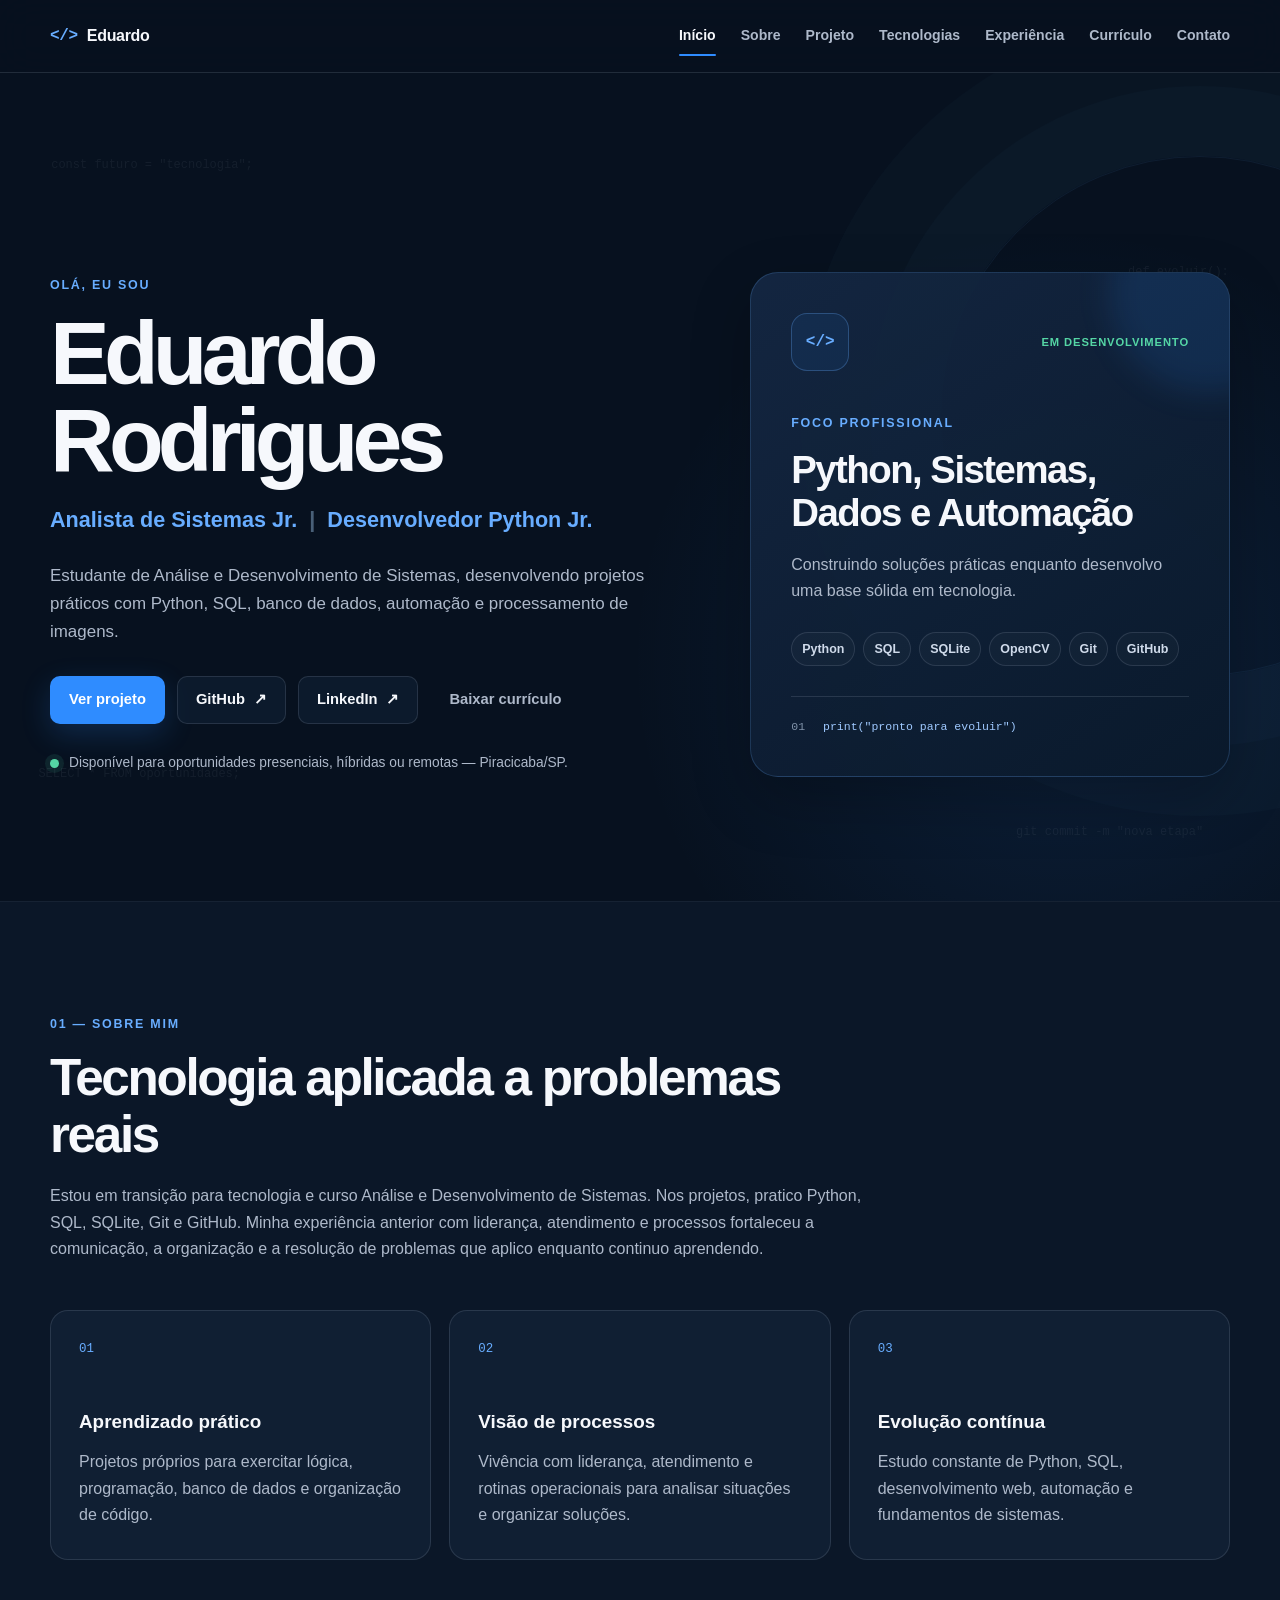
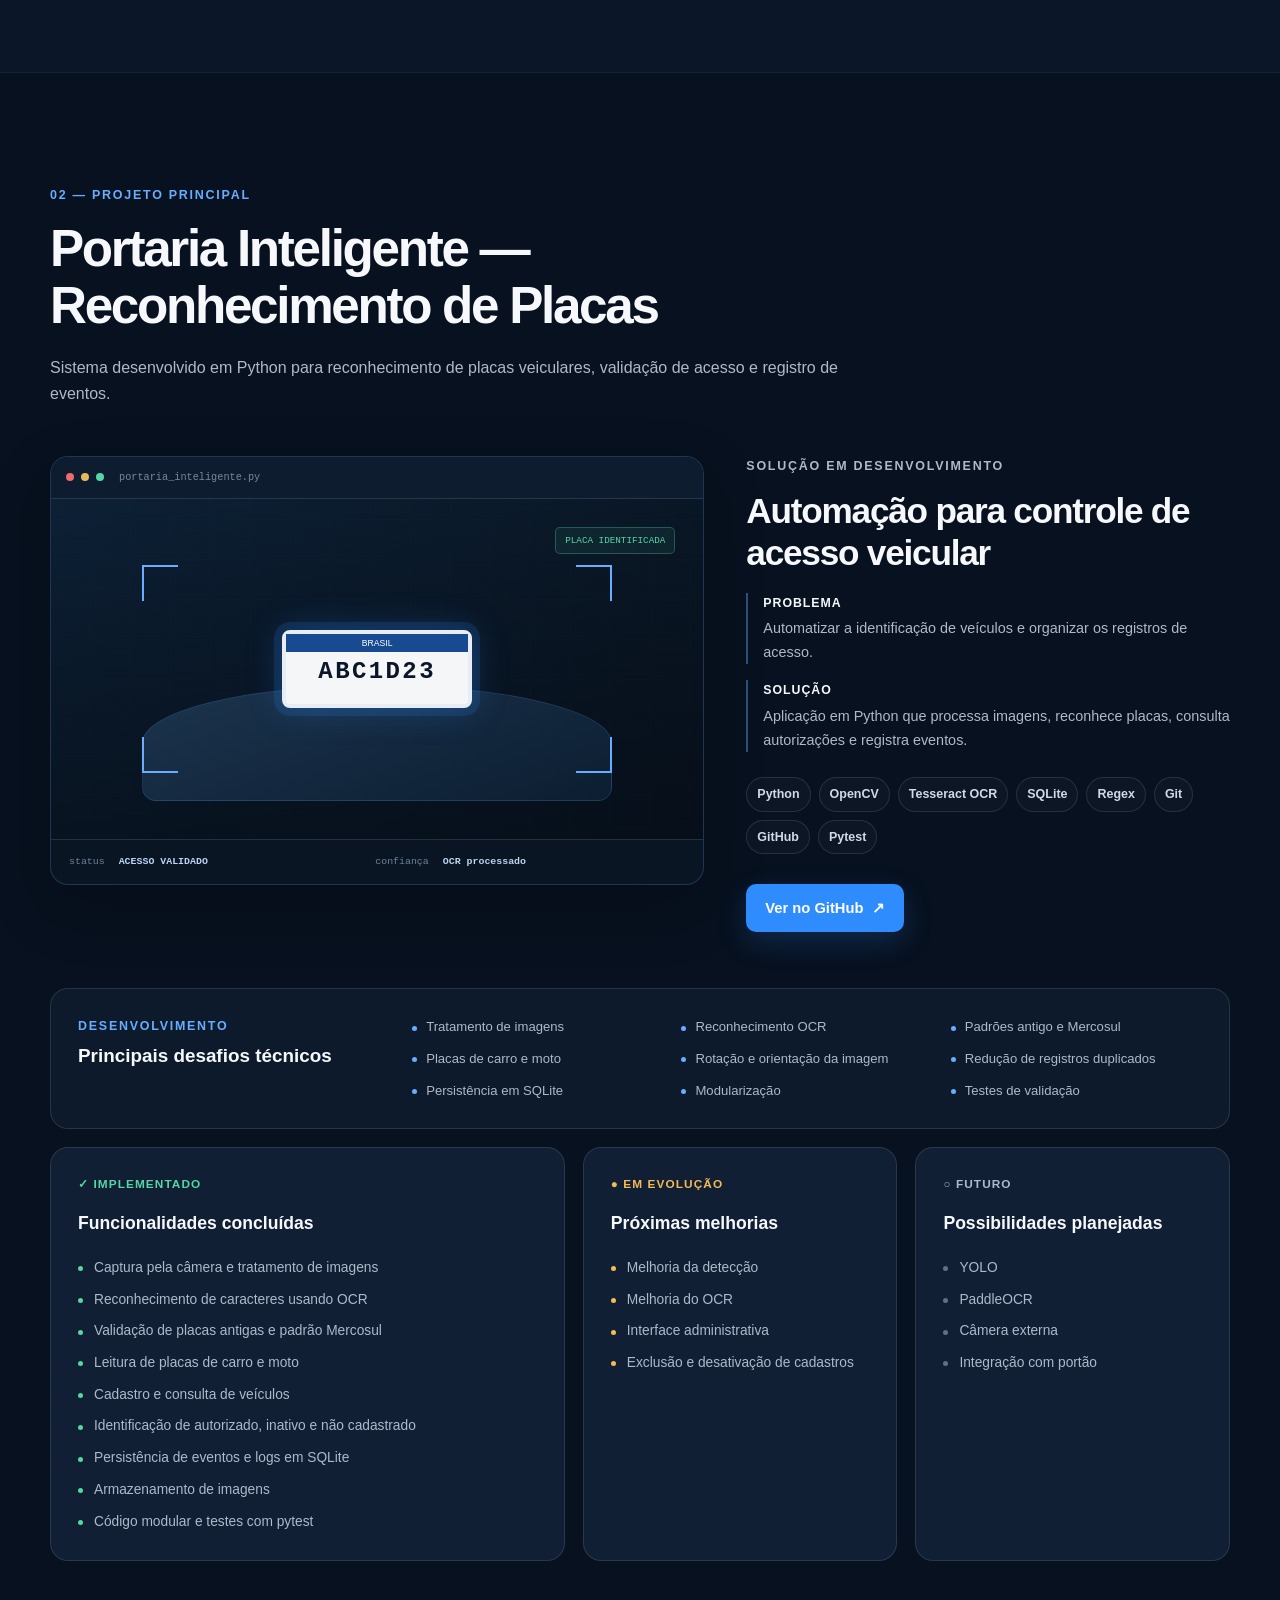
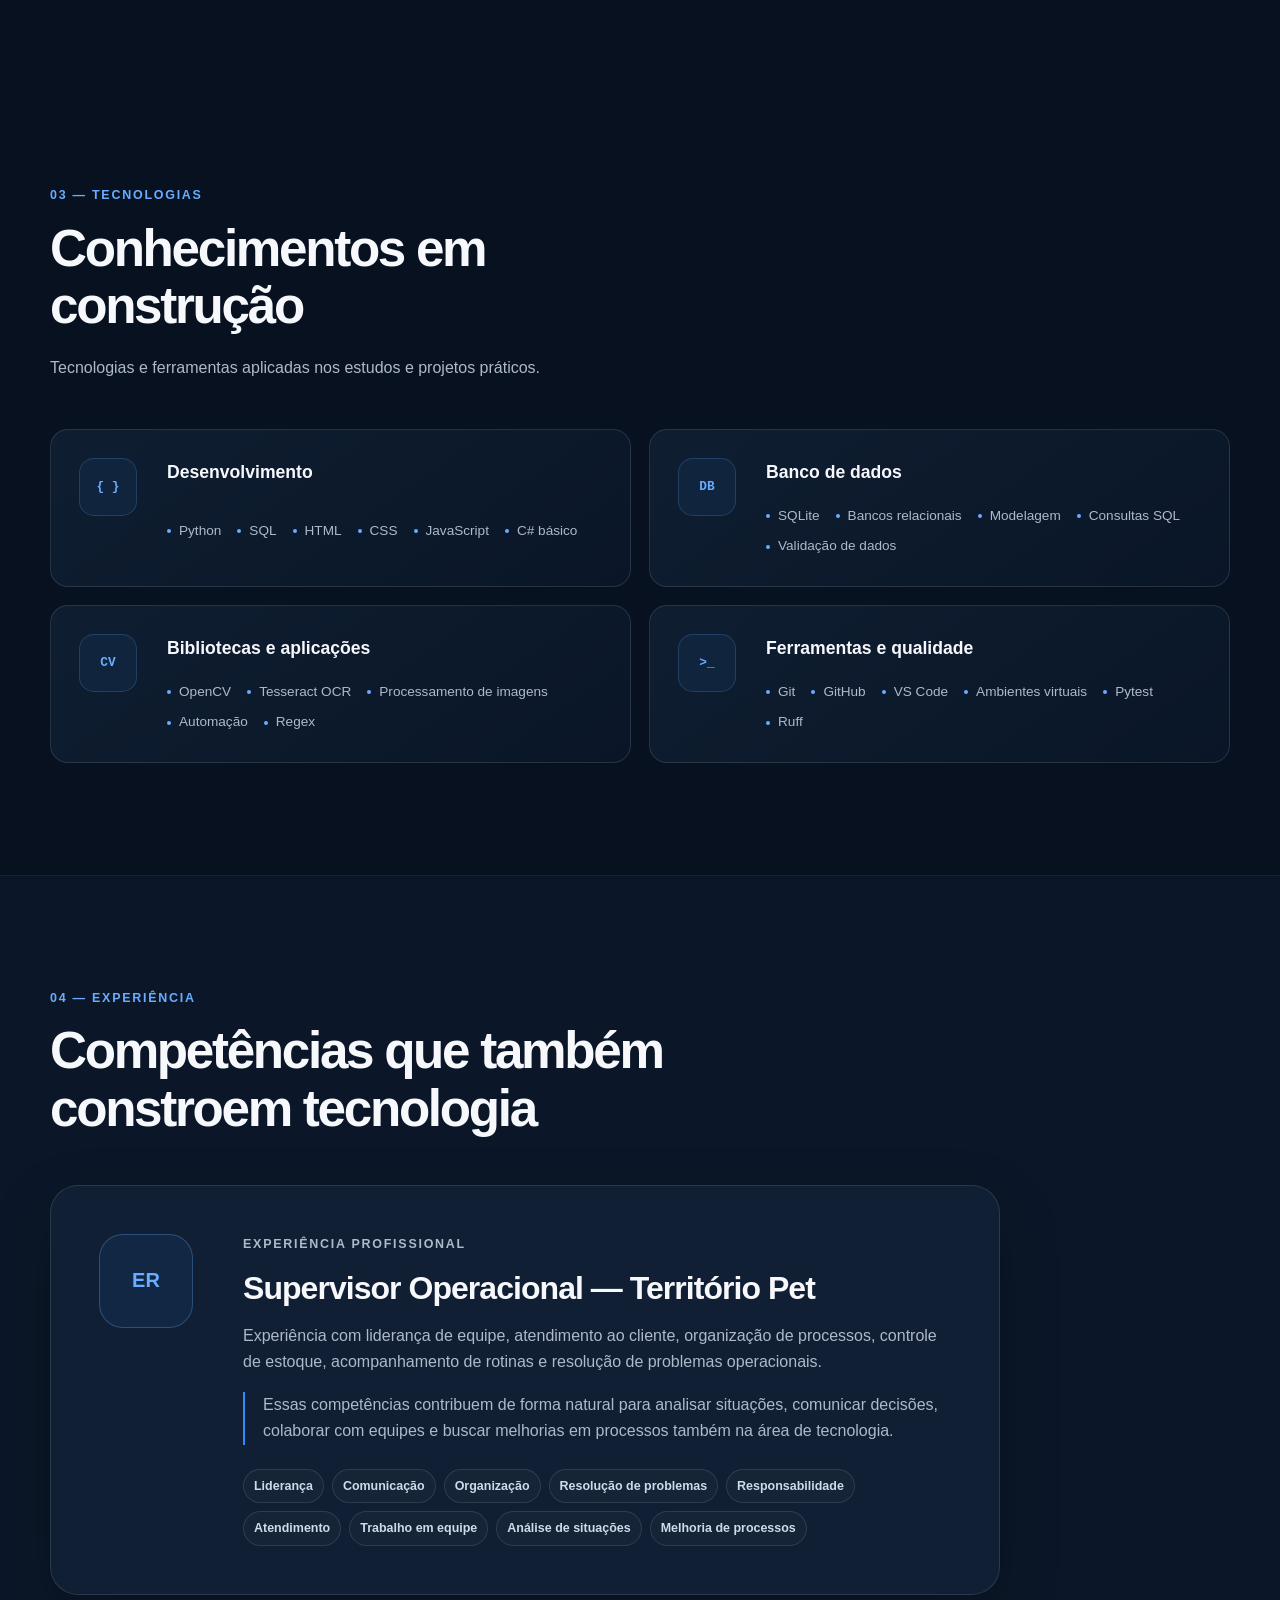
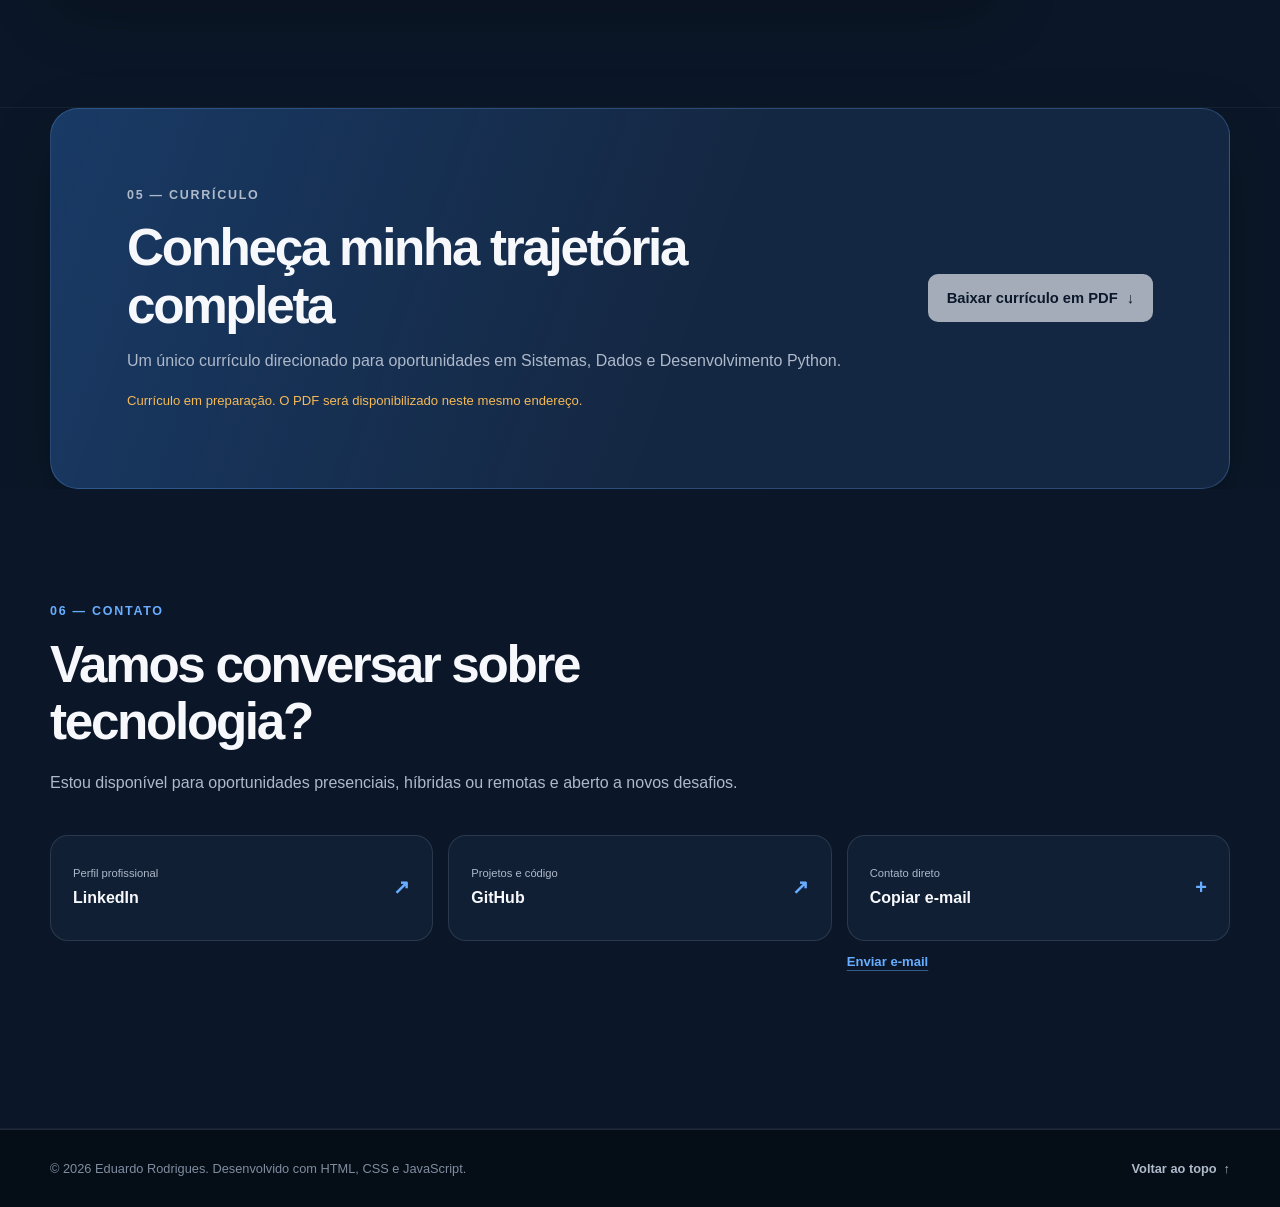
==== commit 05cd5000: "feat: adiciona curriculo ao portfolio" ====
--- a/index.html
+++ b/index.html
@@ -110,14 +110,12 @@
                         <a class="botao botao-secundario" href="https://www.linkedin.com/in/eduardo-rodrigues-402181193/" target="_blank" rel="noopener noreferrer">
                             LinkedIn <span aria-hidden="true">↗</span>
                         </a>
-                        <!-- Currículo pendente: remova curriculo-pendente e aria-disabled quando o PDF for adicionado. -->
+                        
                         <a
-                            class="botao botao-texto curriculo-pendente"
+                            class="botao botao-texto"
                             href="assets/curriculo/CV_Eduardo_Rodrigues.pdf"
                             download
-                            aria-disabled="true"
-                            aria-describedby="aviso-curriculo"
-                        >
+                        >       
                             Baixar currículo
                         </a>
                     </div>
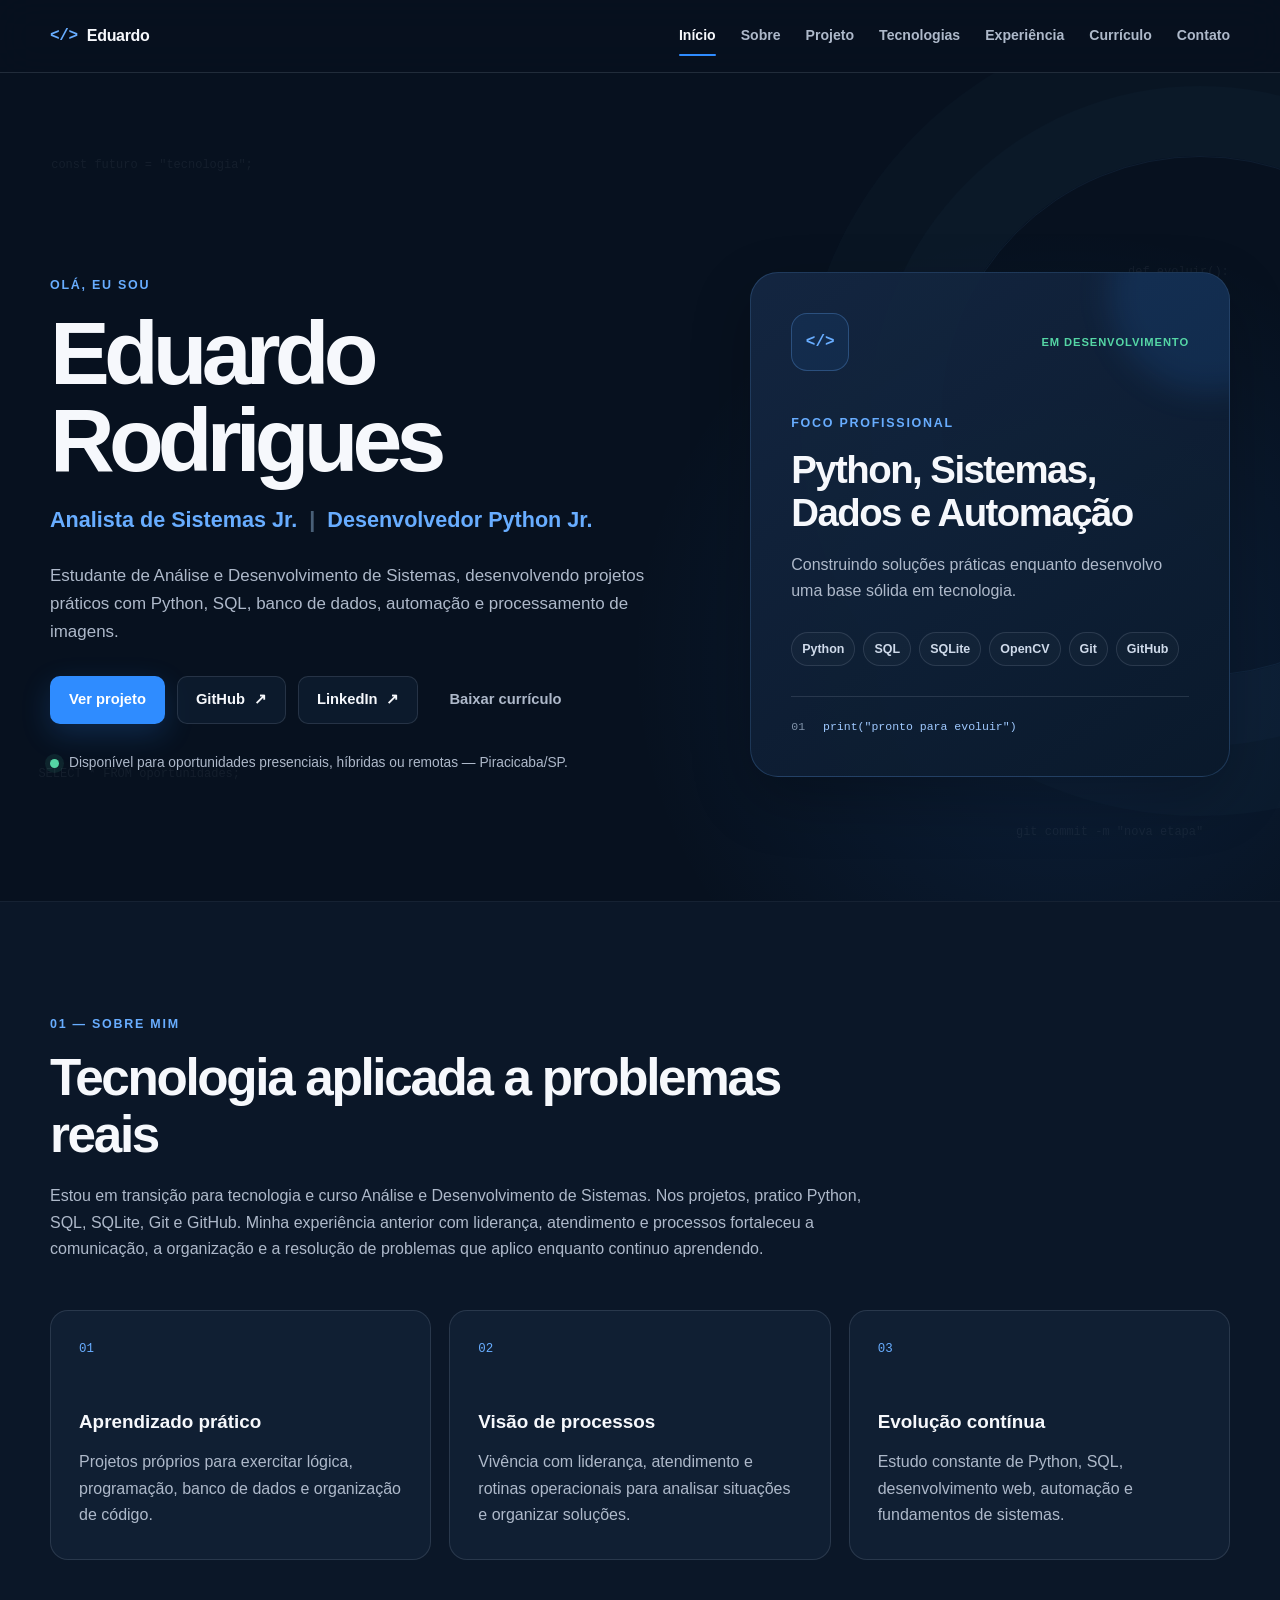
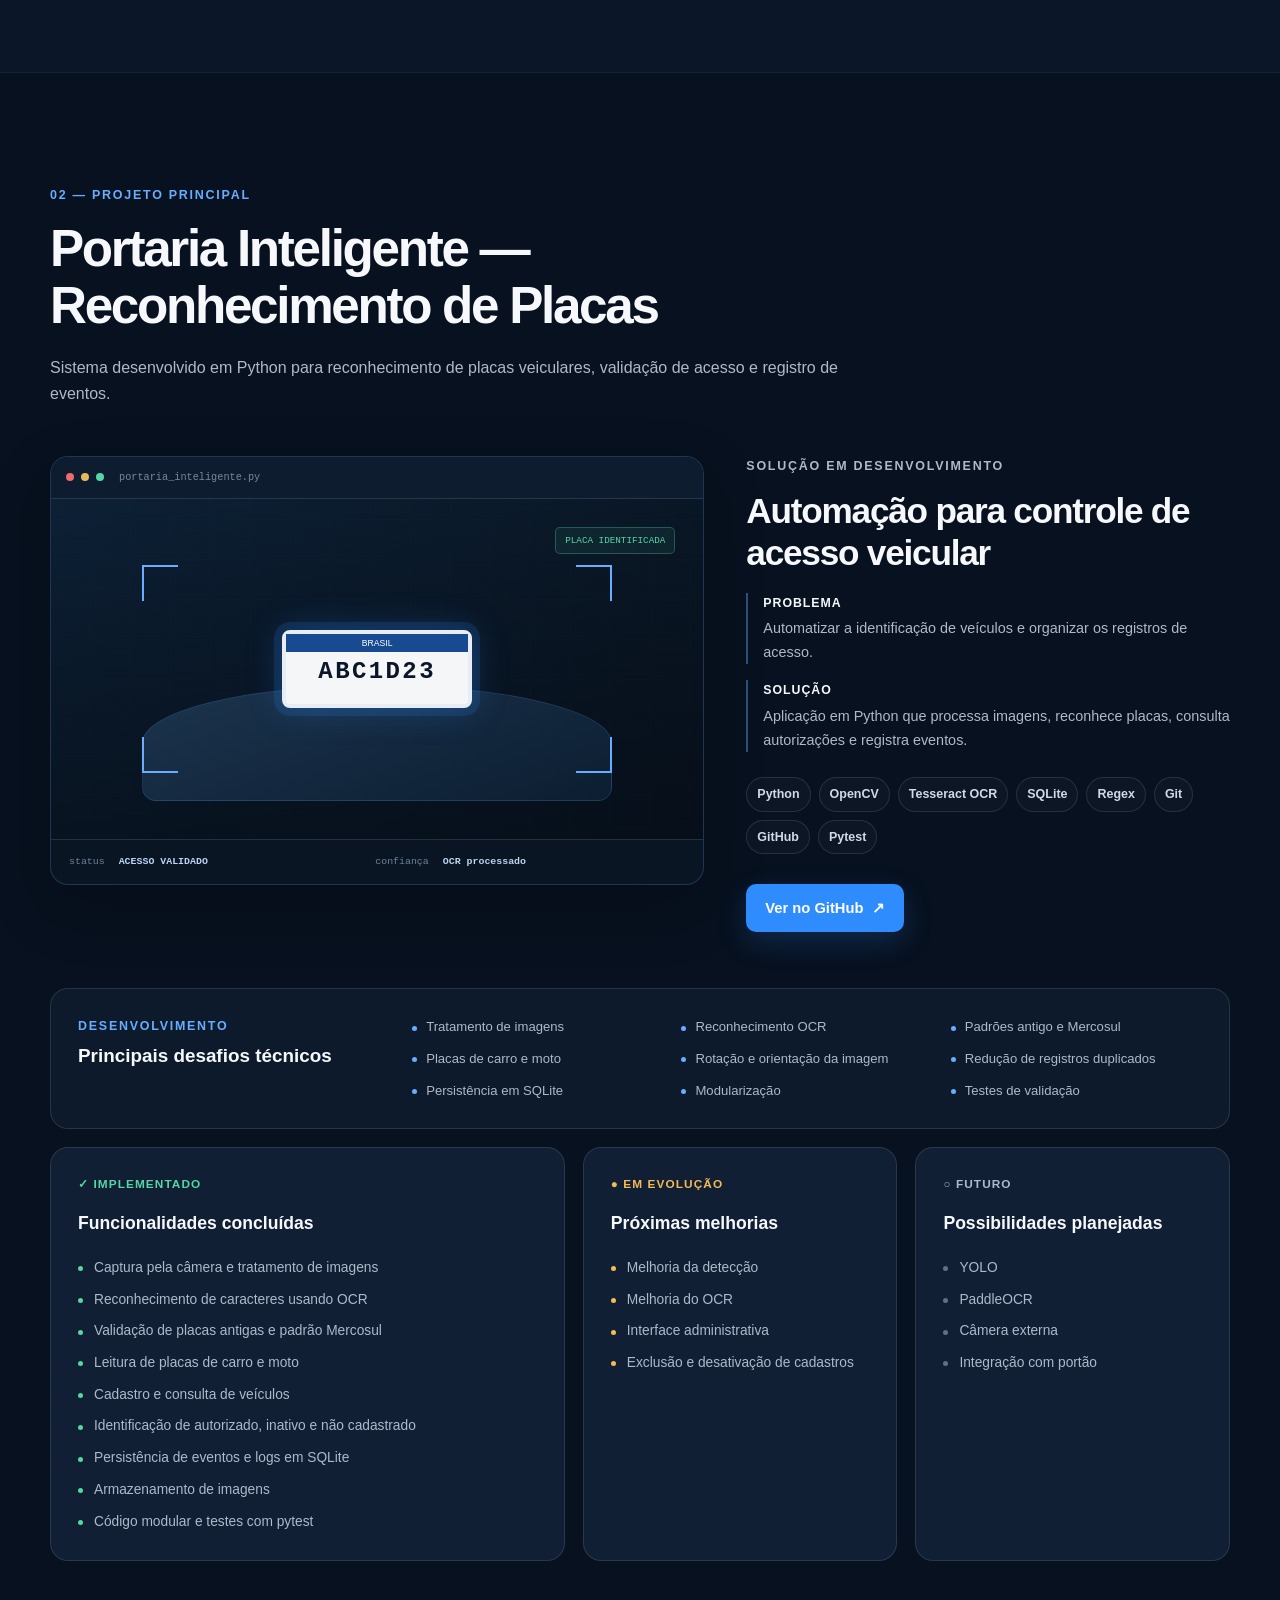
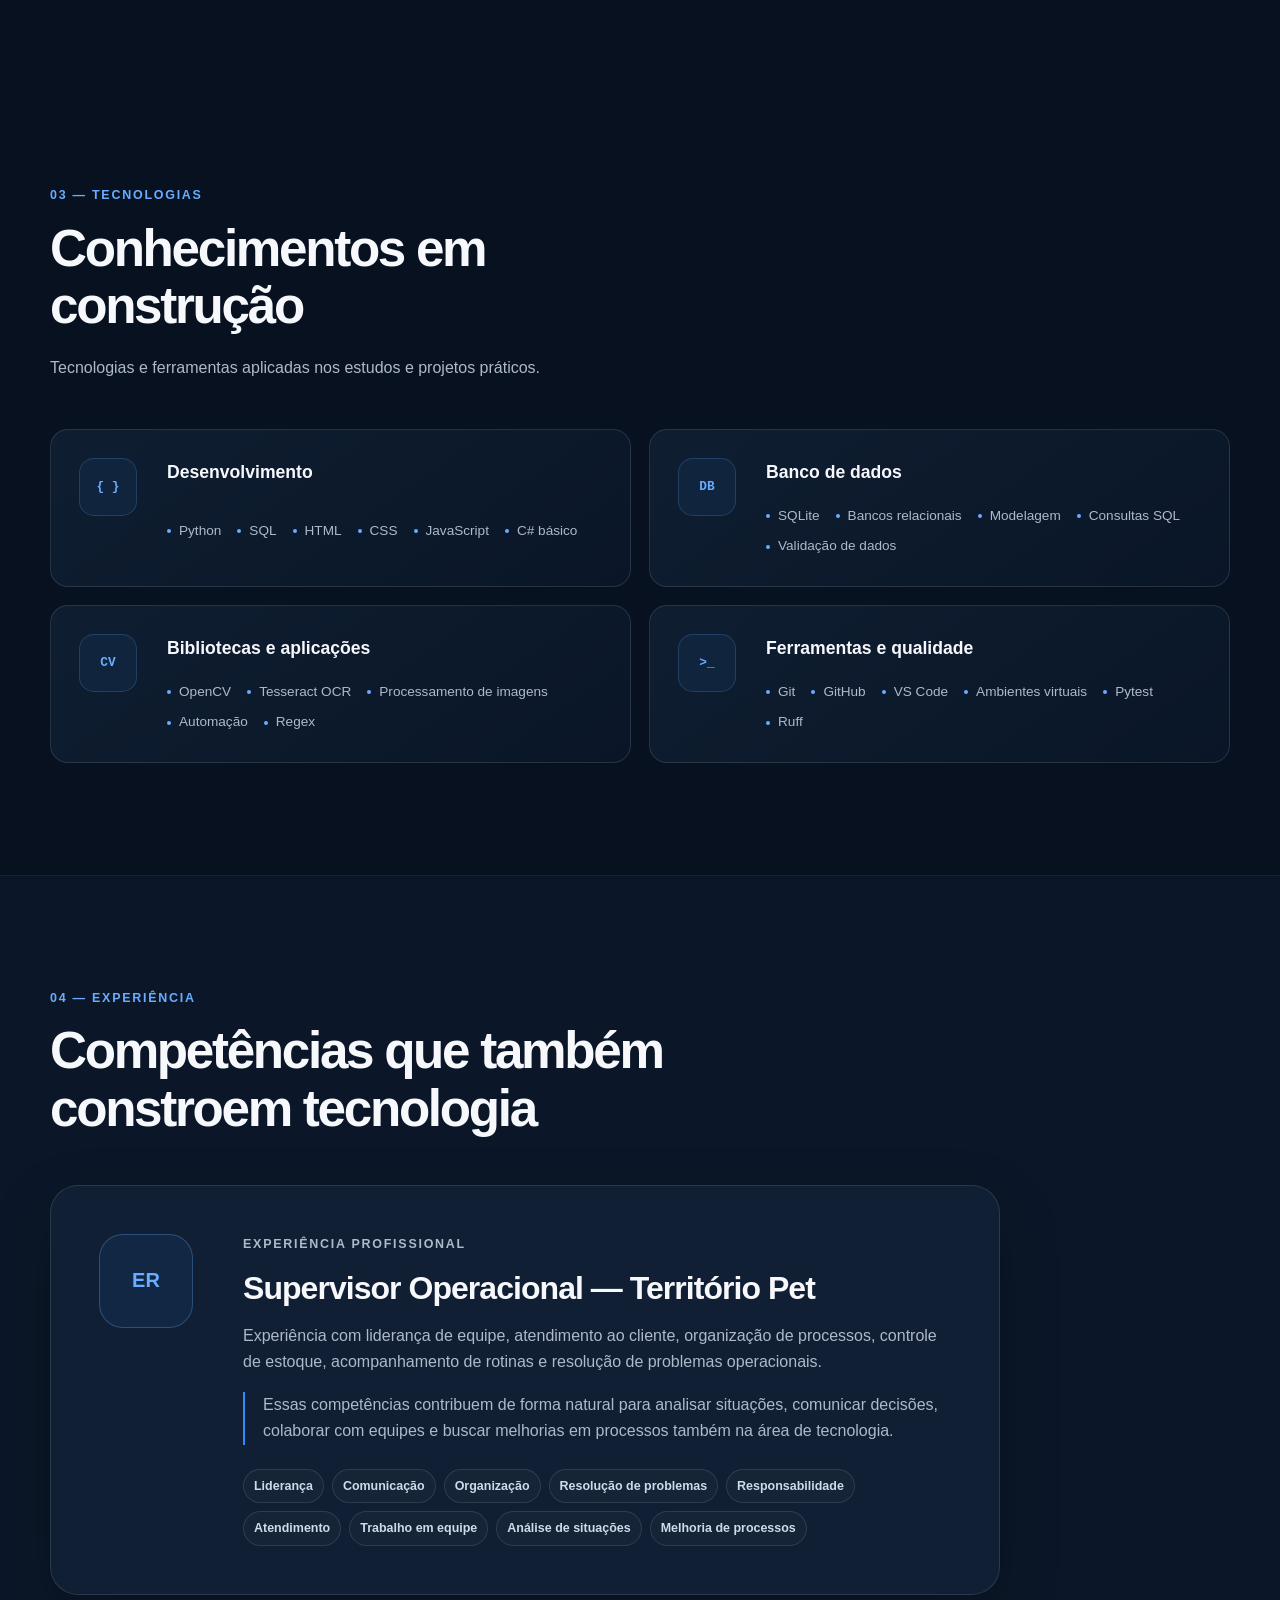
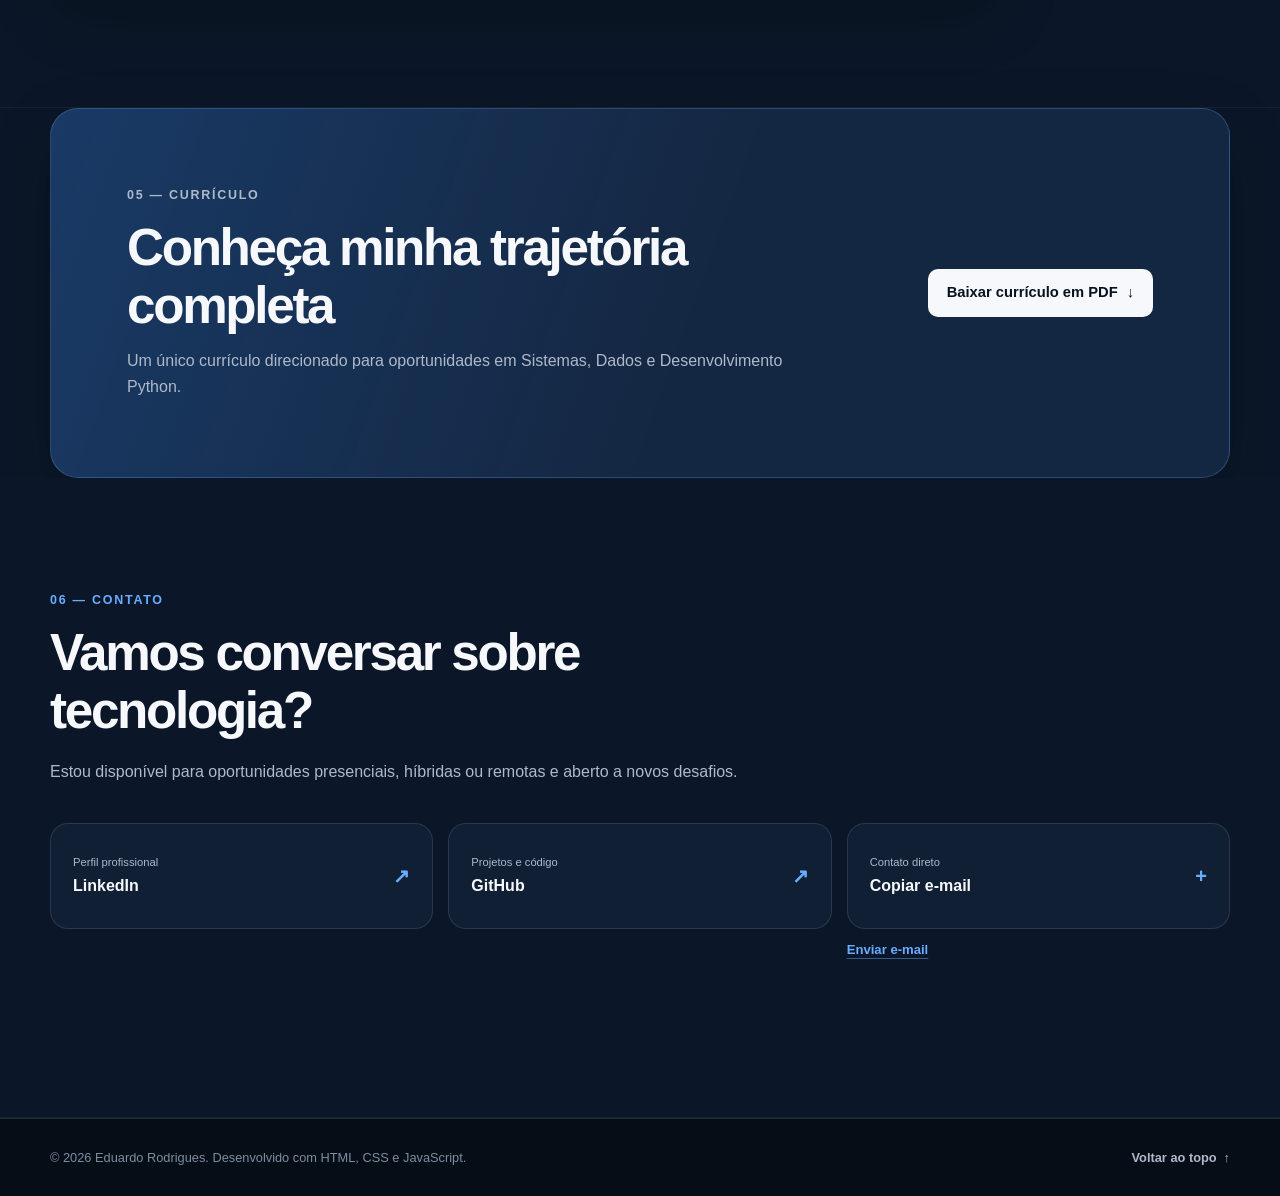
==== commit 341940e3: "fix: ativa download do curriculo no portfolio" ====
--- a/index.html
+++ b/index.html
@@ -411,25 +411,32 @@
             </div>
         </section>
 
-        <section class="secao secao-curriculo" id="curriculo" aria-labelledby="titulo-curriculo">
+        <section
+            class="secao secao-curriculo"
+            id="curriculo"
+            aria-labelledby="titulo-curriculo"
+        >
             <div class="curriculo-conteudo limite-conteudo">
                 <div>
                     <p class="secao-indice">05 — Currículo</p>
-                    <h2 id="titulo-curriculo">Conheça minha trajetória completa</h2>
-                    <p>Um único currículo direcionado para oportunidades em Sistemas, Dados e Desenvolvimento Python.</p>
-                    <p class="aviso-curriculo" id="aviso-curriculo" role="status" aria-live="polite">
-                        Currículo em preparação. O PDF será disponibilizado neste mesmo endereço.
+
+                    <h2 id="titulo-curriculo">
+                        Conheça minha trajetória completa
+                    </h2>
+
+                    <p>
+                        Um único currículo direcionado para oportunidades
+                        em Sistemas, Dados e Desenvolvimento Python.
                     </p>
                 </div>
-                <!-- Currículo pendente: adicione assets/curriculo/CV_Eduardo_Rodrigues.pdf e ative este link. -->
+
                 <a
-                    class="botao botao-claro curriculo-pendente"
-                    href="assets/curriculo/CV_Eduardo_Rodrigues.pdf"
-                    download
-                    aria-disabled="true"
-                    aria-describedby="aviso-curriculo"
+                     class="botao botao-claro"
+                     href="assets/curriculo/CV_Eduardo_Rodrigues.pdf"
+                     download
                 >
-                    Baixar currículo em PDF <span aria-hidden="true">↓</span>
+                    Baixar currículo em PDF
+                    <span aria-hidden="true">↓</span>
                 </a>
             </div>
         </section>
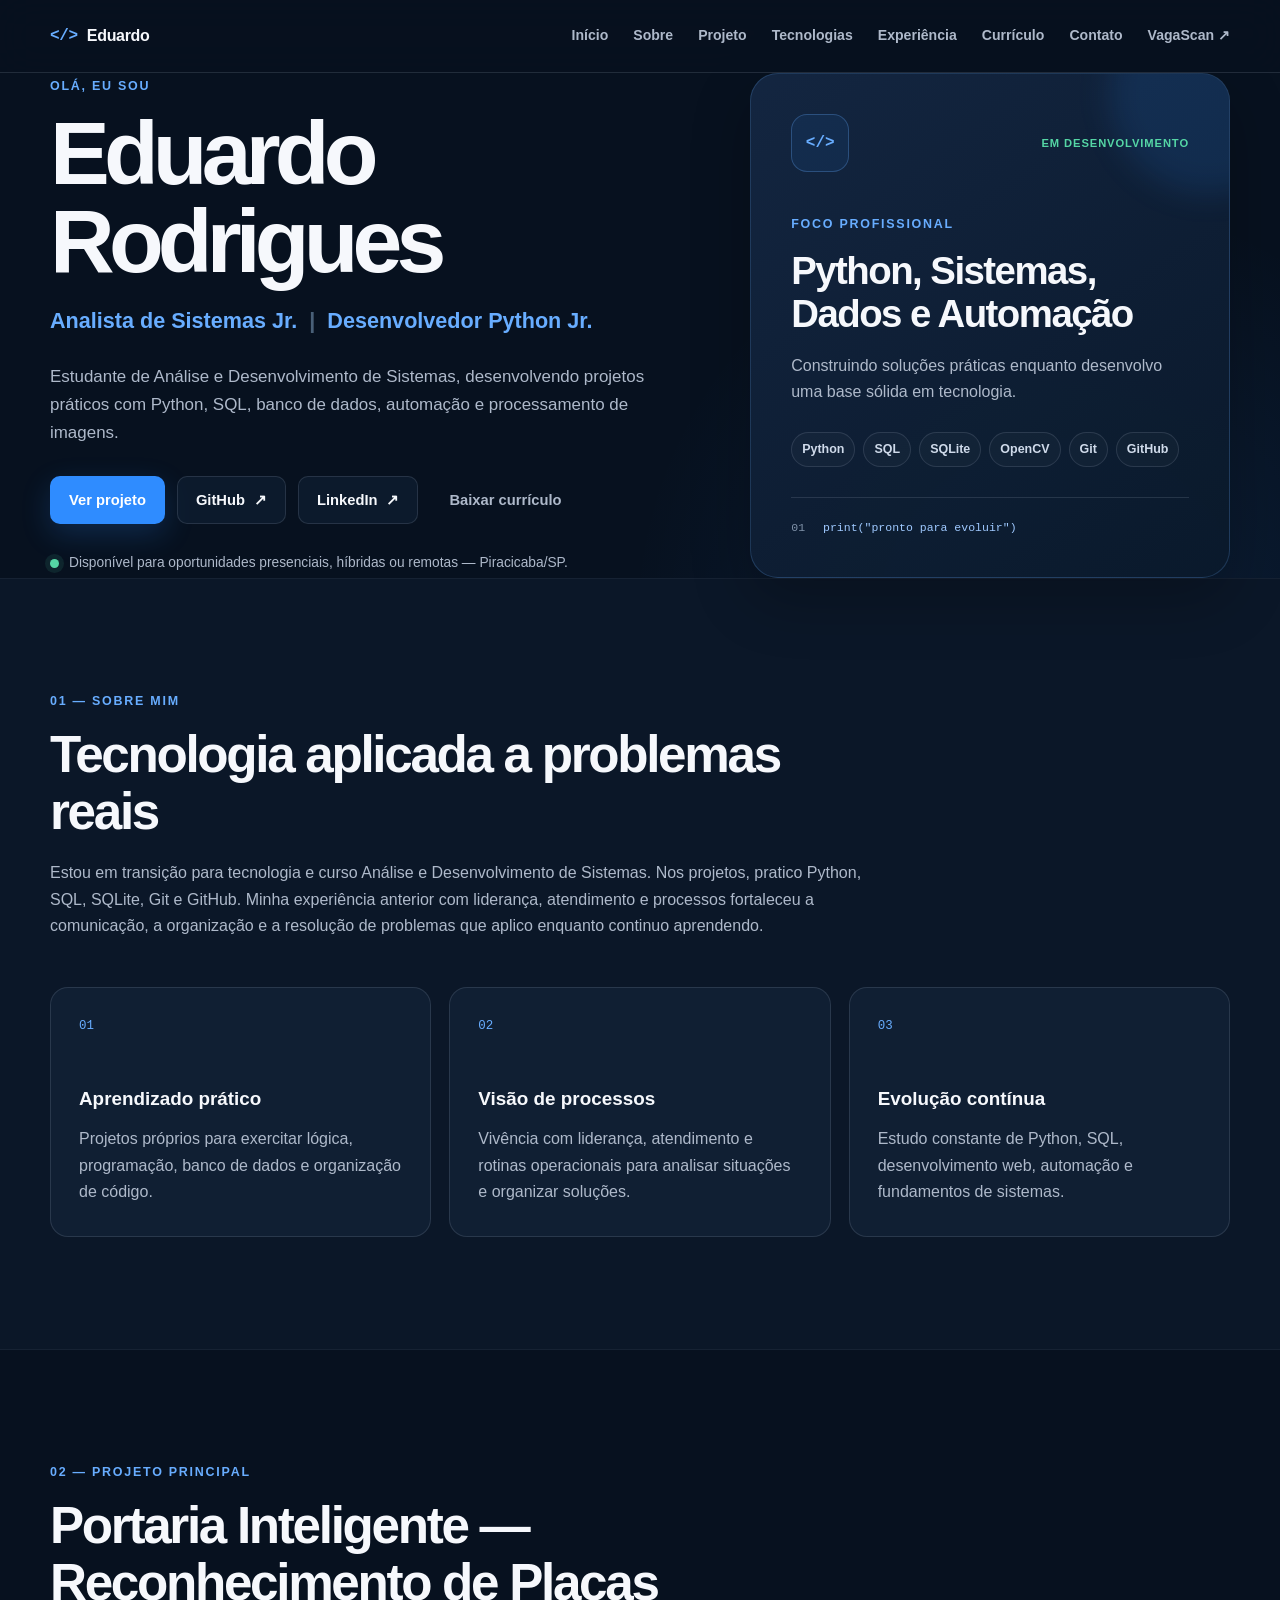
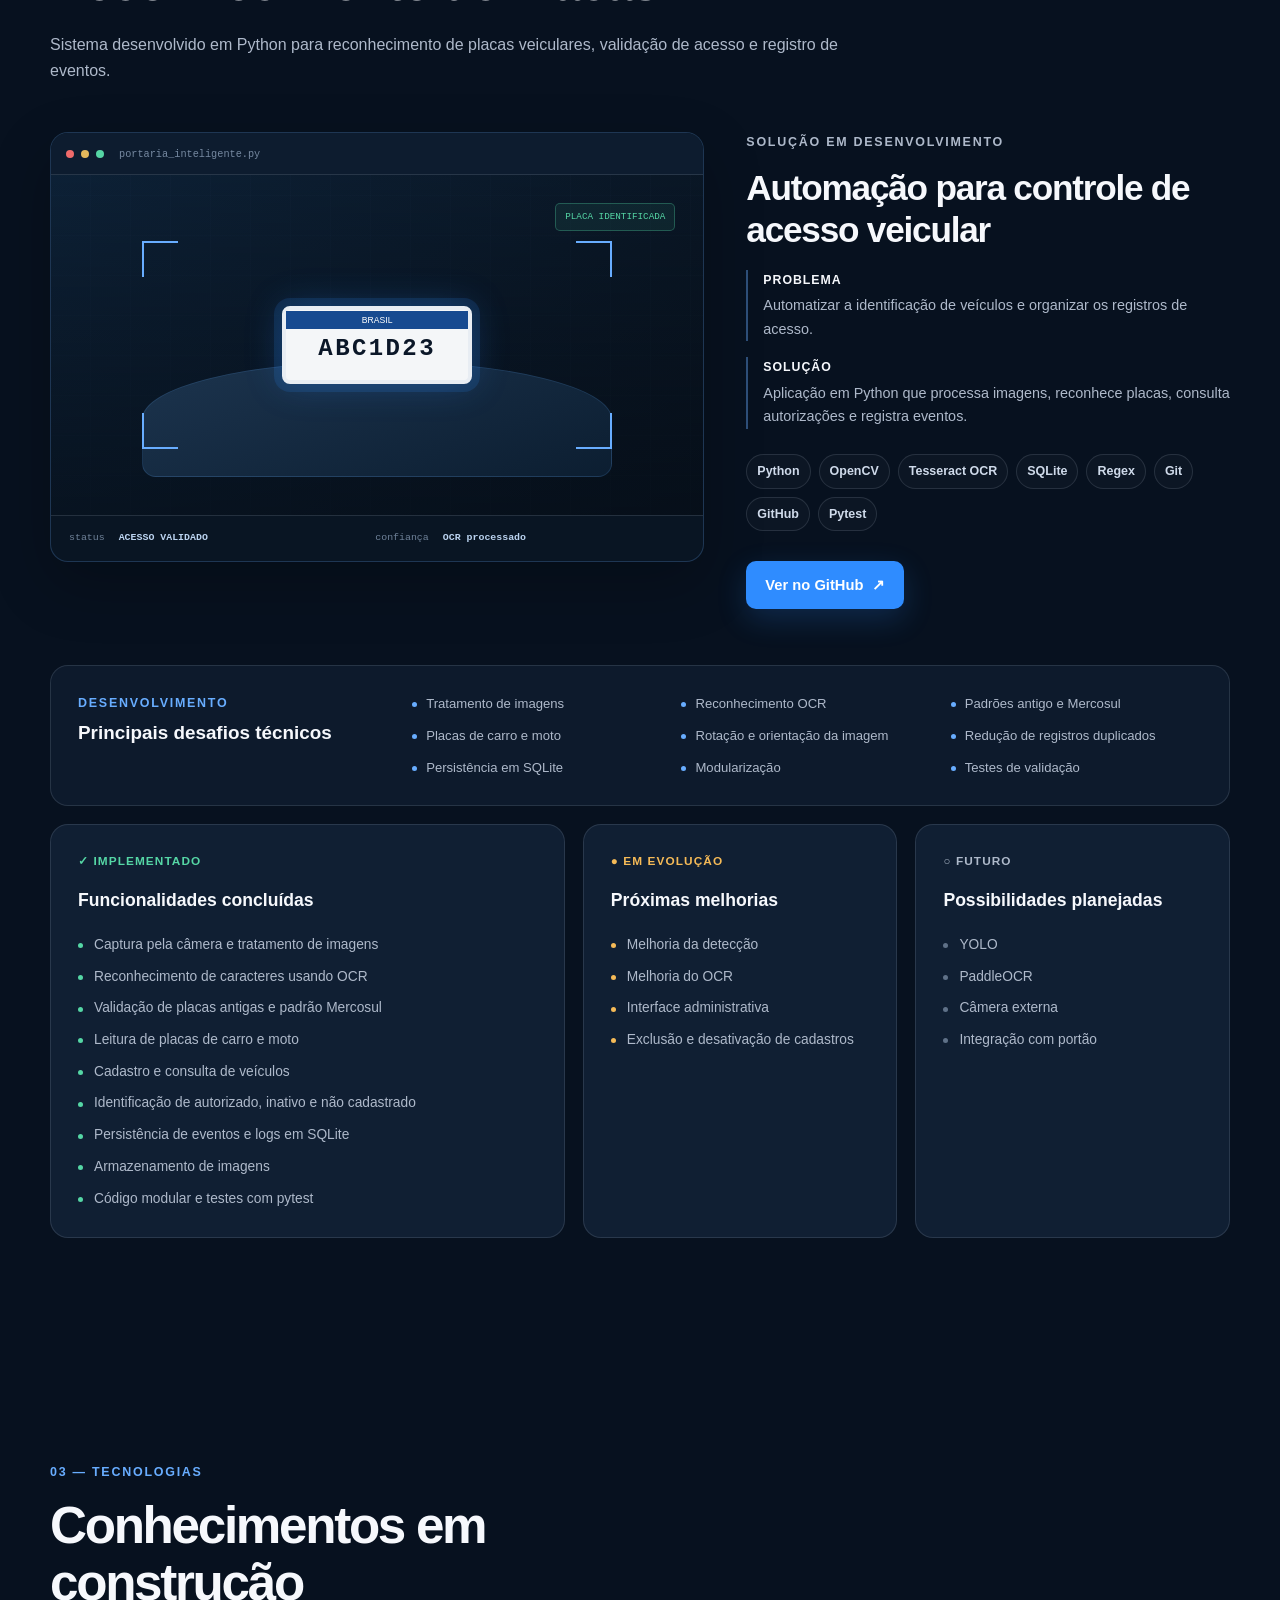
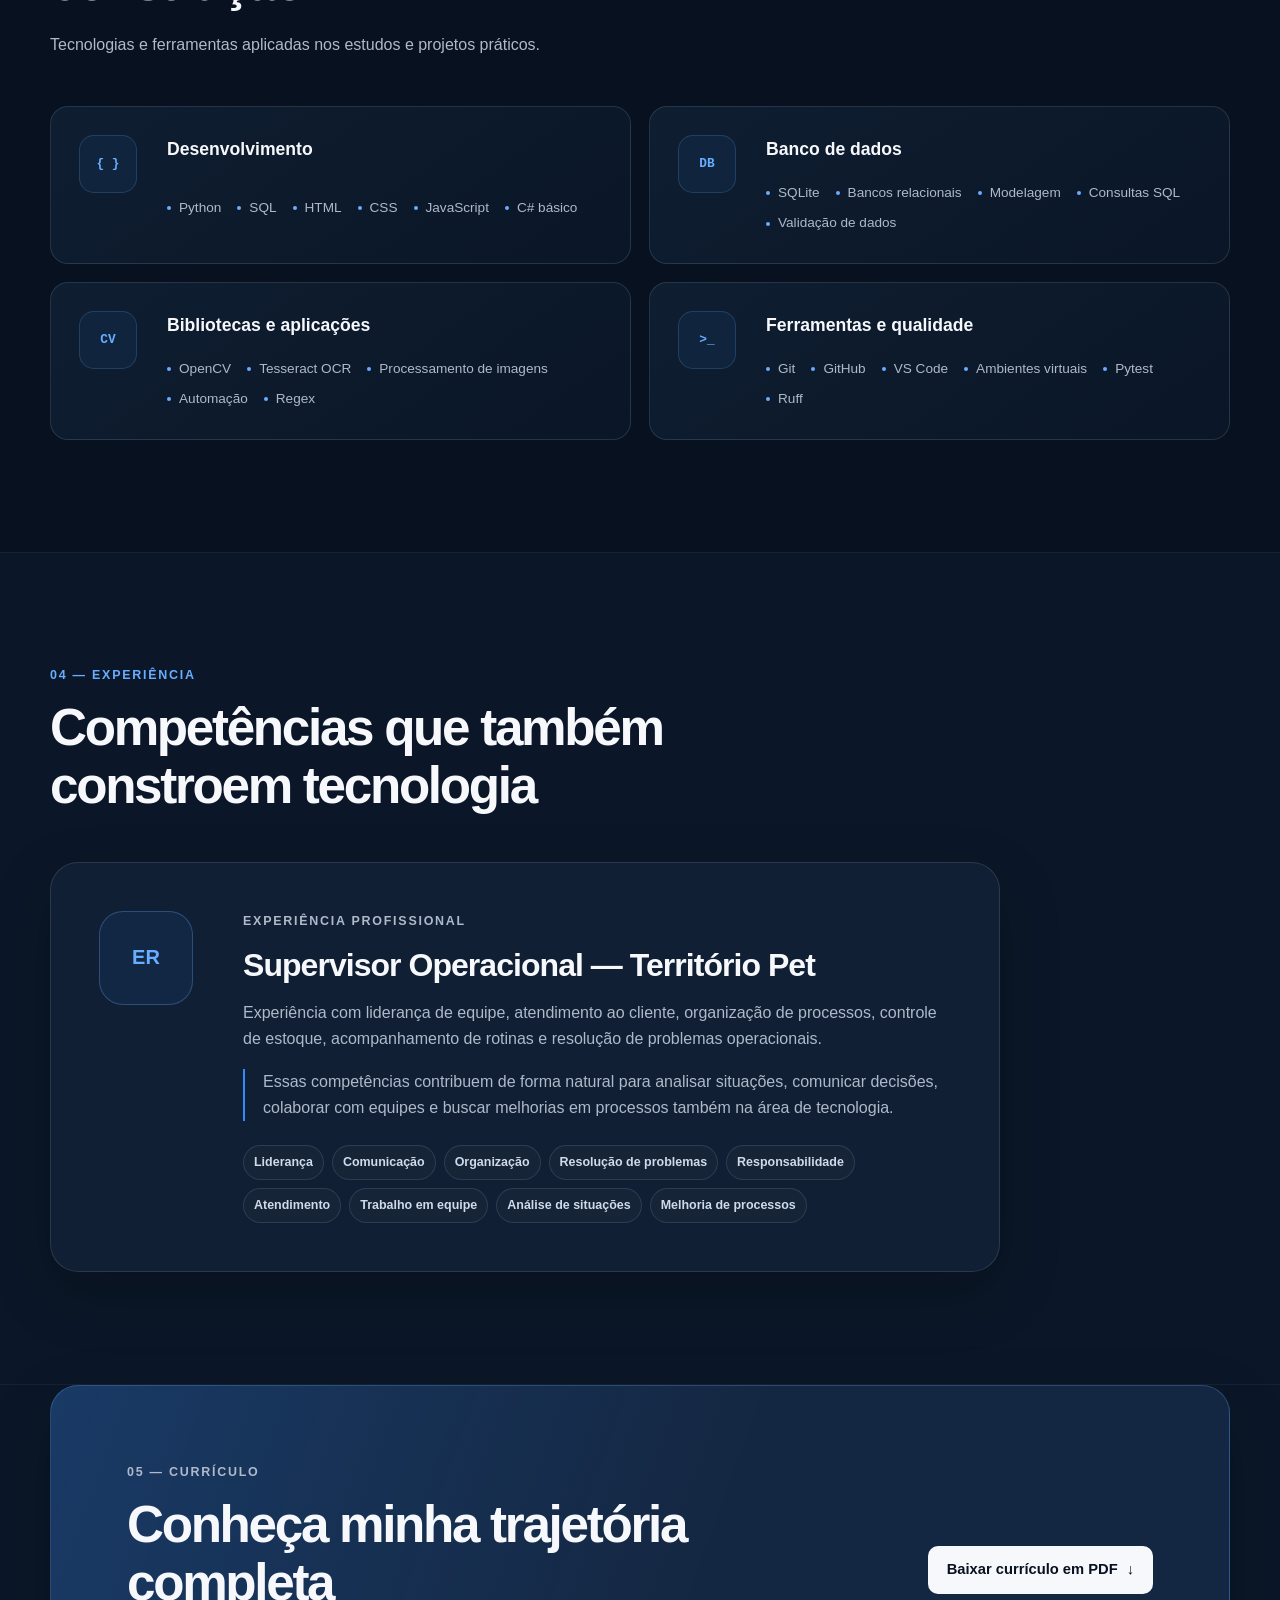
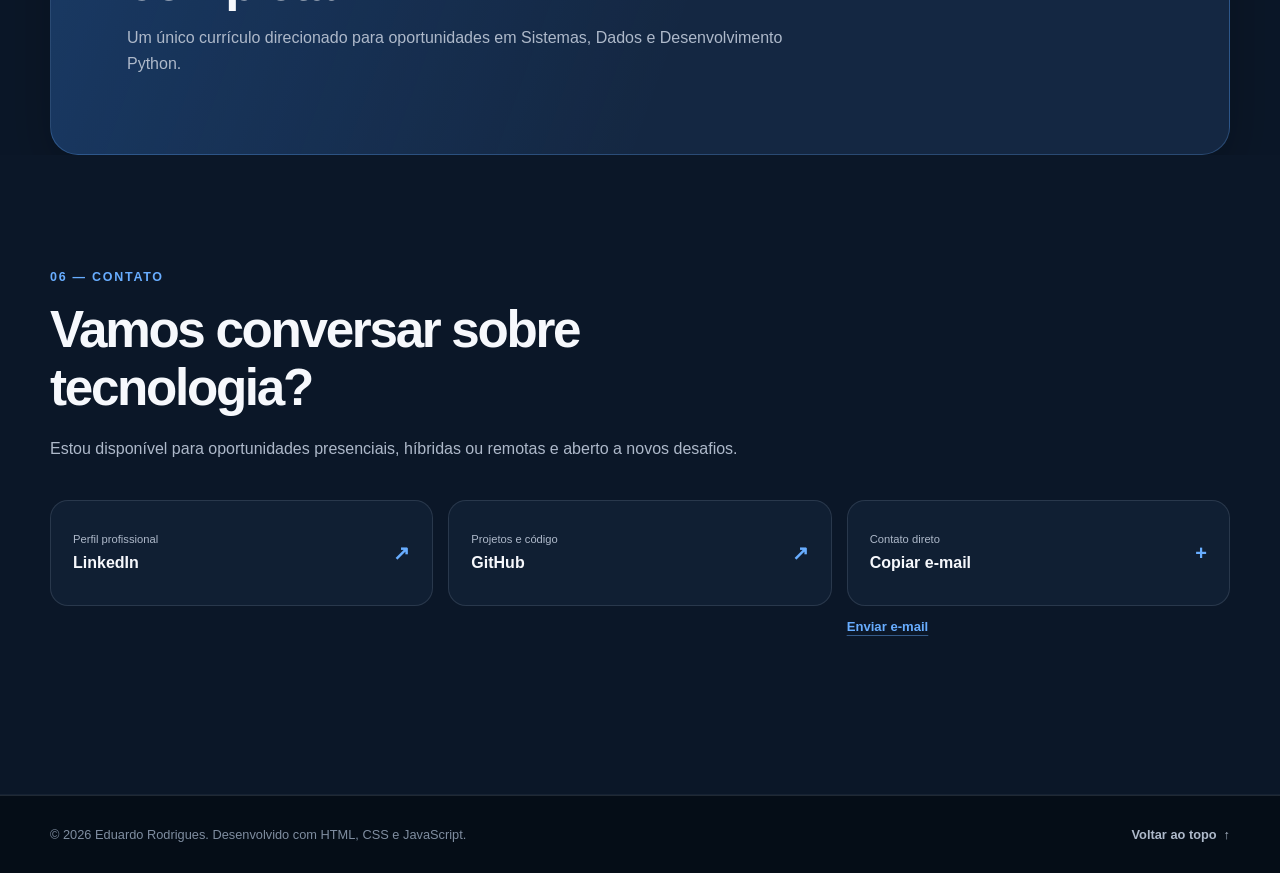
==== commit 175c7ab2: "feat: adiciona acesso ao VagaScan no cabecalho" ====
--- a/index.html
+++ b/index.html
@@ -79,18 +79,20 @@
                 <a href="#experiencia">Experiência</a>
                 <a href="#curriculo">Currículo</a>
                 <a href="#contato">Contato</a>
+
+                <a
+                    class="botao-vagascan"
+                    href="https://vagasscan.eduardosrodriguesdev.com.br/"
+                    target="_blank"
+                    rel="noopener noreferrer"
+                    aria-label="Abrir projeto VagaScan"
+                >
+                    <span class="vagascan-vaga">Vaga</span><span class="vagascan-scan">Scan</span>
+                    <span class="vagascan-seta" aria-hidden="true">↗</span>
+                 </a>
             </div>
         </nav>
     </header>
-
-    <main id="conteudo-principal">
-        <section class="secao-inicio" id="inicio" aria-labelledby="titulo-inicio">
-            <div class="detalhes-codigo" aria-hidden="true">
-                <span>const futuro = "tecnologia";</span>
-                <span>def evoluir():</span>
-                <span>SELECT * FROM oportunidades;</span>
-                <span>git commit -m "nova etapa"</span>
-            </div>
 
             <div class="inicio-conteudo limite-conteudo">
                 <div class="inicio-texto">
--- a/css/style.css
+++ b/css/style.css
@@ -1311,6 +1311,13 @@
 }
 
 @media (max-width: 720px) {
+
+     .botao-vagascan {
+        width: 100%;
+        min-height: 46px;
+        margin-top: 8px;
+    }
+
     .limite-conteudo {
         width: min(calc(100% - 32px), var(--largura-conteudo));
     }
@@ -1513,4 +1520,51 @@
     .contato-link:hover {
         transform: none;
     }
-}
+
+    .botao-vagascan {
+    display: inline-flex;
+    align-items: center;
+    justify-content: center;
+    gap: 4px;
+
+    padding: 9px 14px;
+
+    border: 1px solid rgba(47, 140, 255, 0.45);
+    border-radius: 10px;
+
+    background: rgba(47, 140, 255, 0.08);
+
+    font-weight: 800;
+    line-height: 1;
+
+    transition:
+        background-color 0.2s ease,
+        border-color 0.2s ease,
+        transform 0.2s ease;
+}
+
+.botao-vagascan:hover {
+    background: rgba(47, 140, 255, 0.16);
+    border-color: #2f8cff;
+    transform: translateY(-2px);
+}
+
+.vagascan-vaga {
+    color: #55a7ff;
+}
+
+.vagascan-scan {
+    color: #f6f8fc;
+}
+
+.vagascan-seta {
+    margin-left: 4px;
+    color: #55a7ff;
+    font-size: 0.8rem;
+}
+
+.botao-vagascan:focus-visible {
+    outline: 3px solid rgba(47, 140, 255, 0.45);
+    outline-offset: 3px;
+}
+}
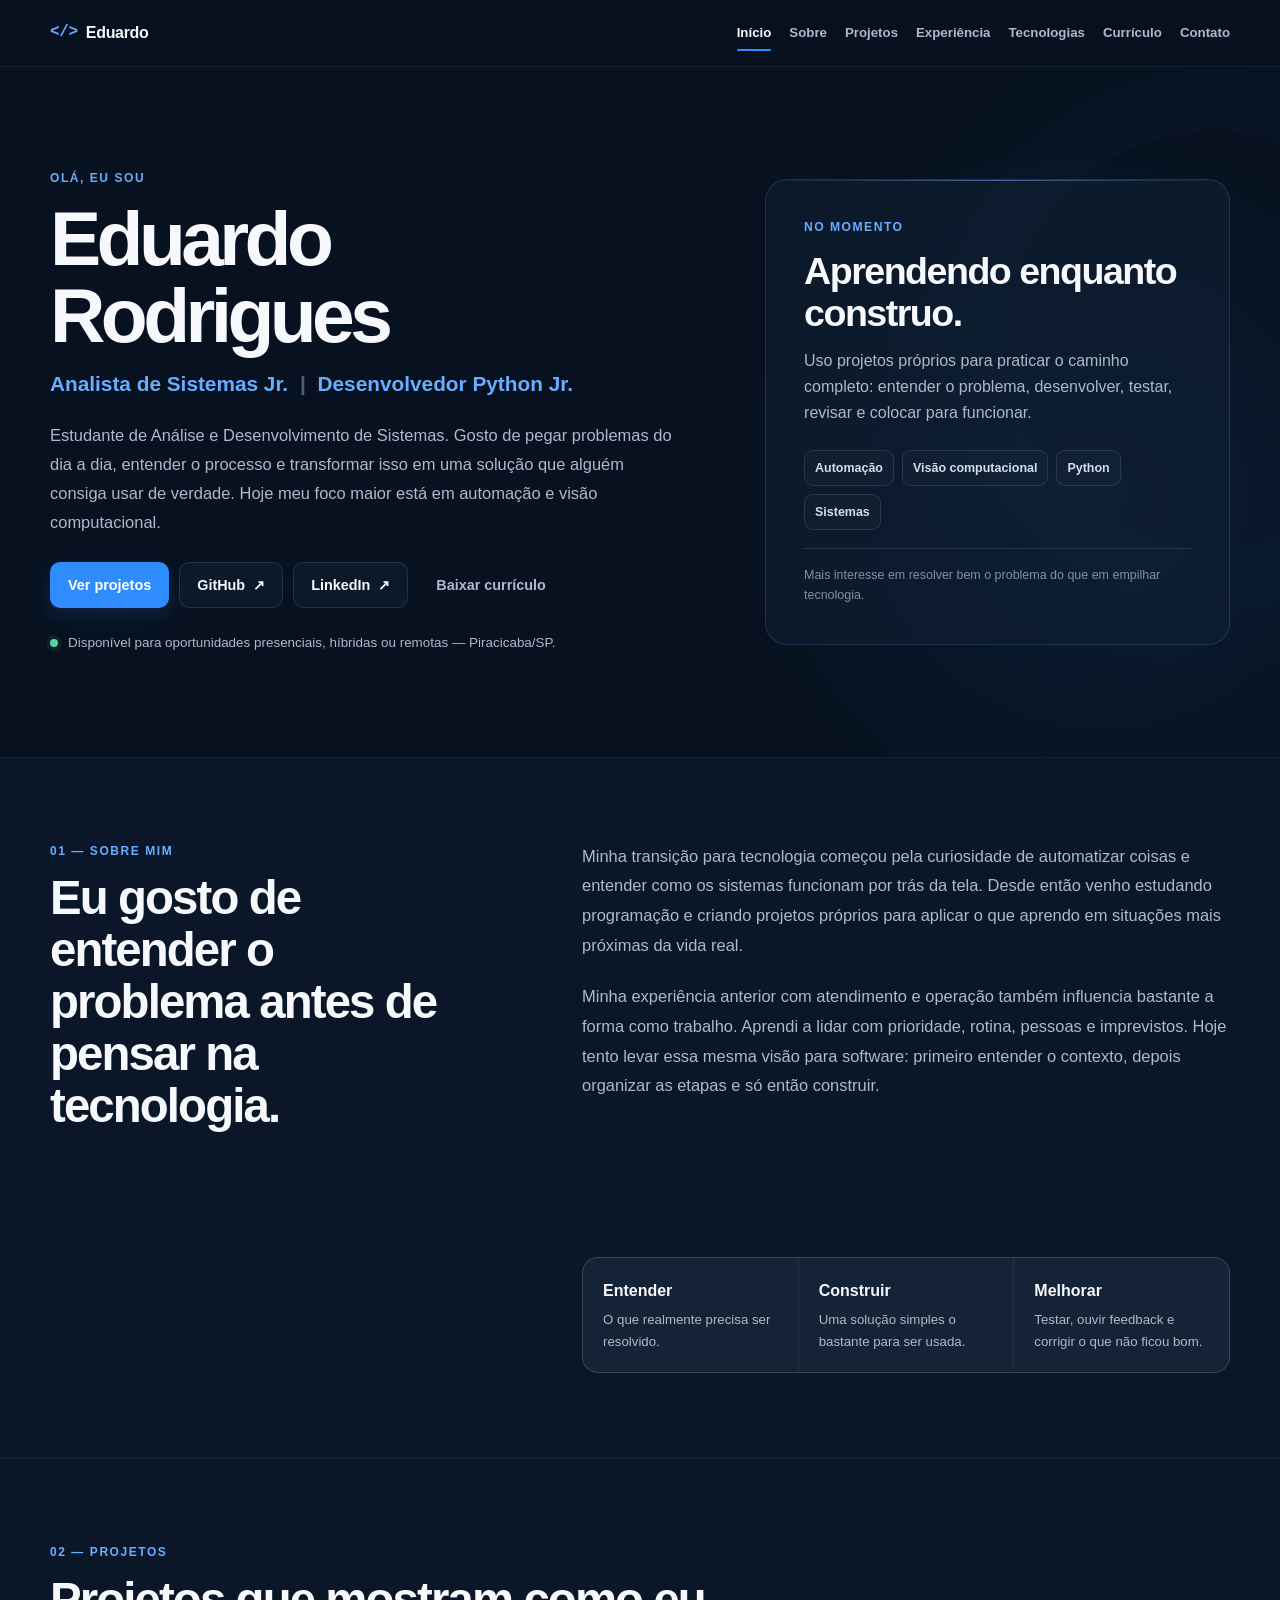
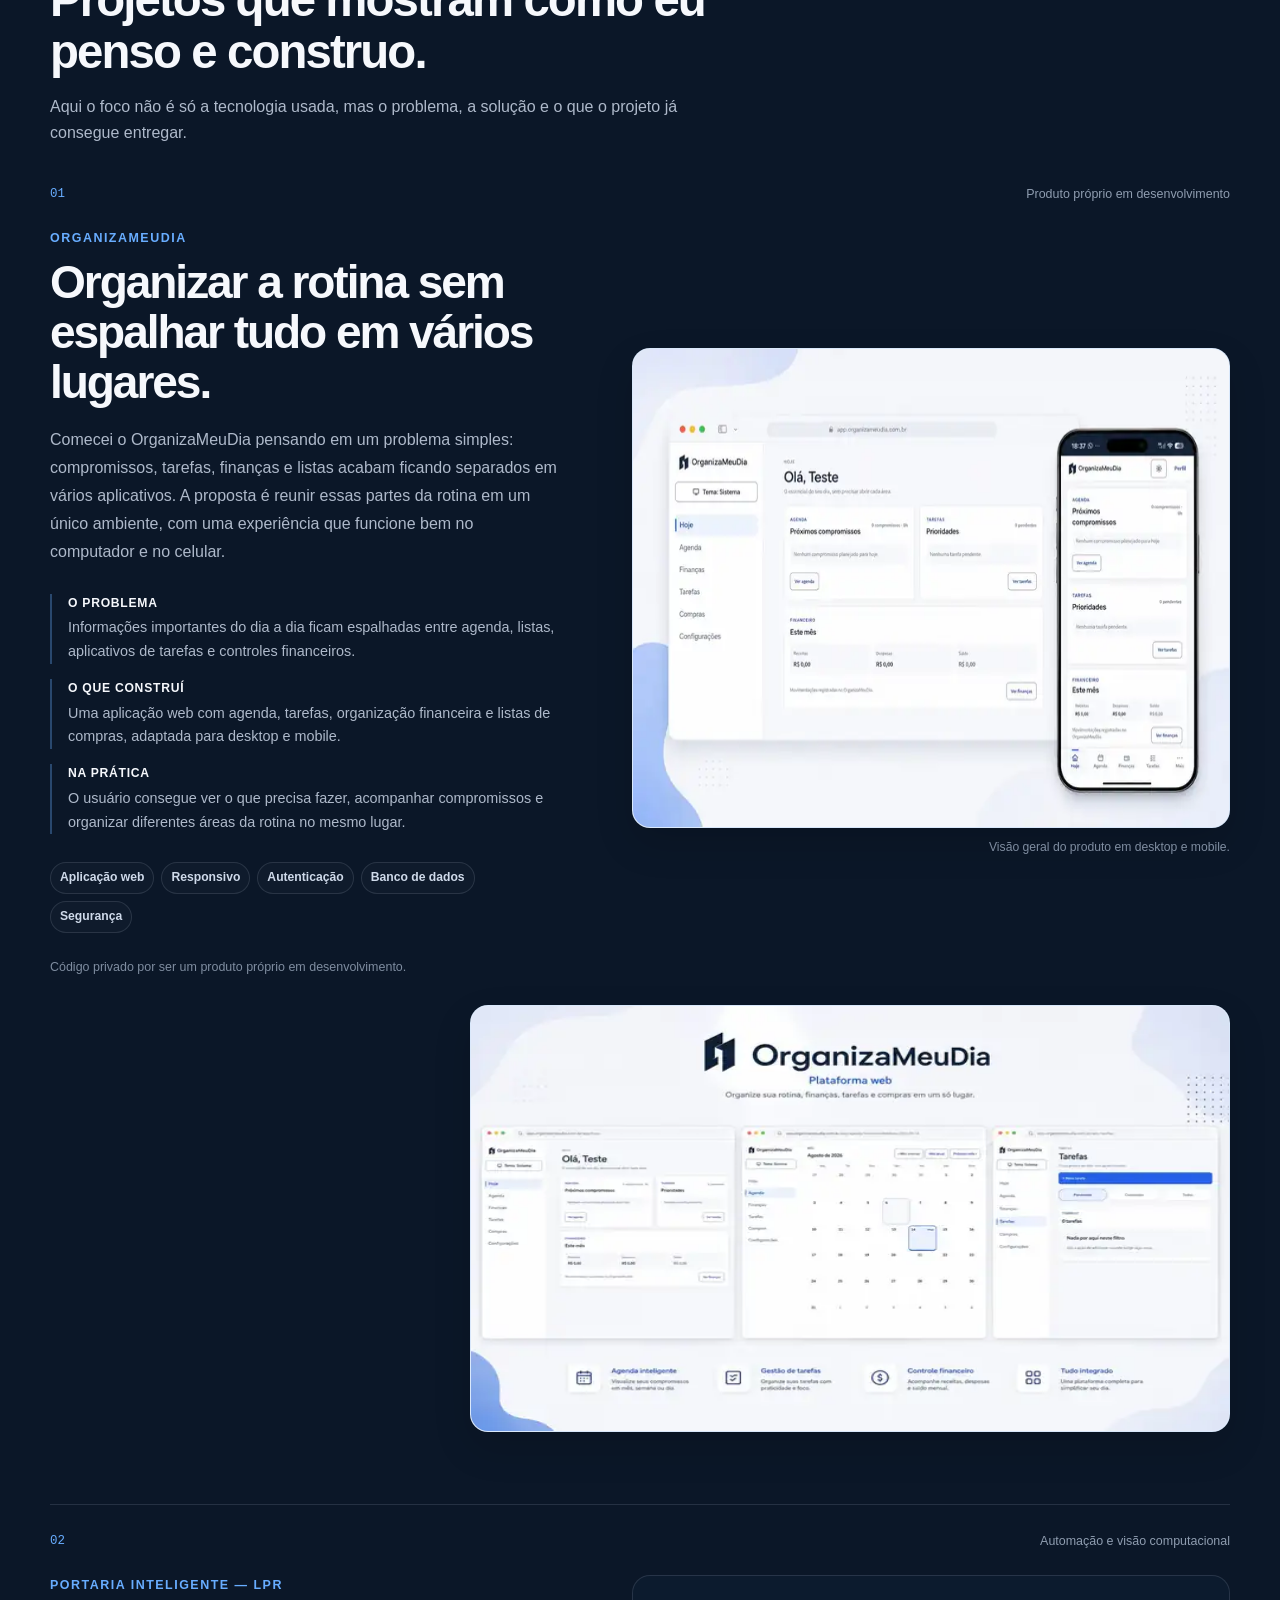
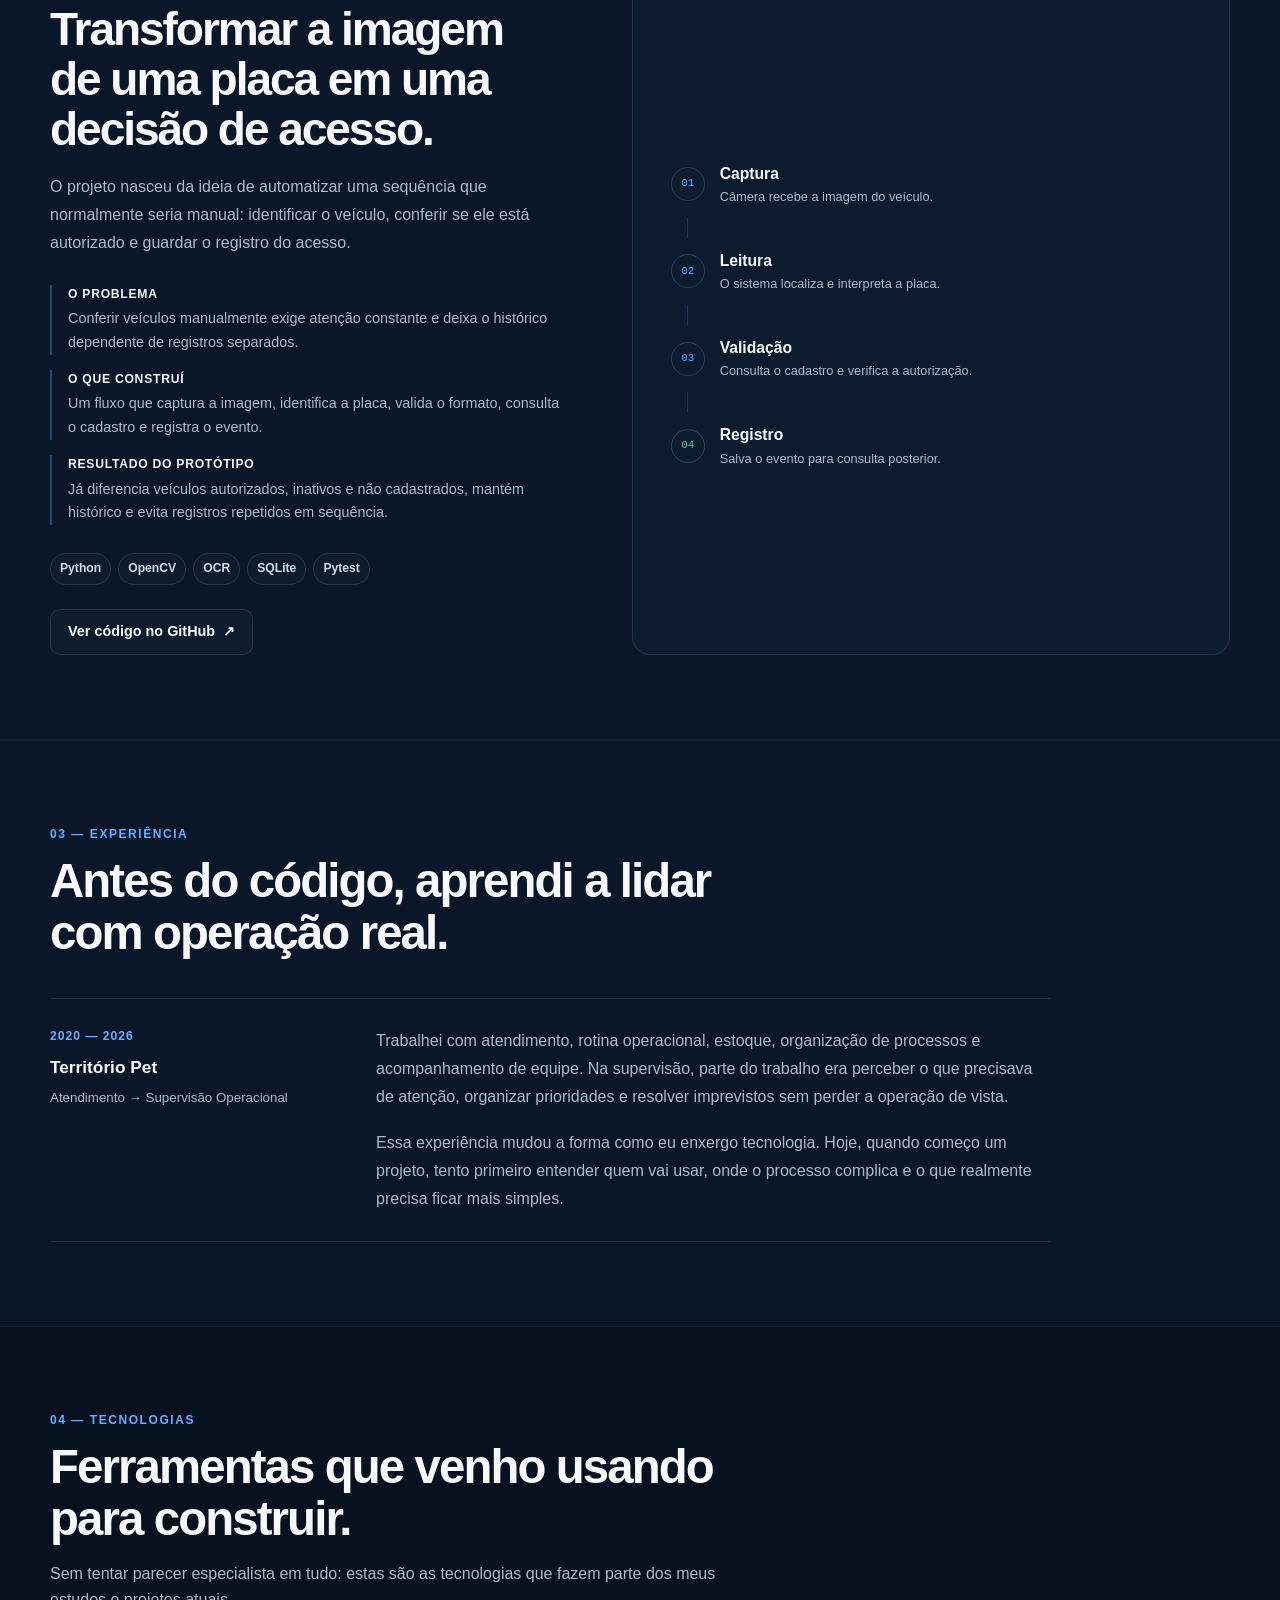
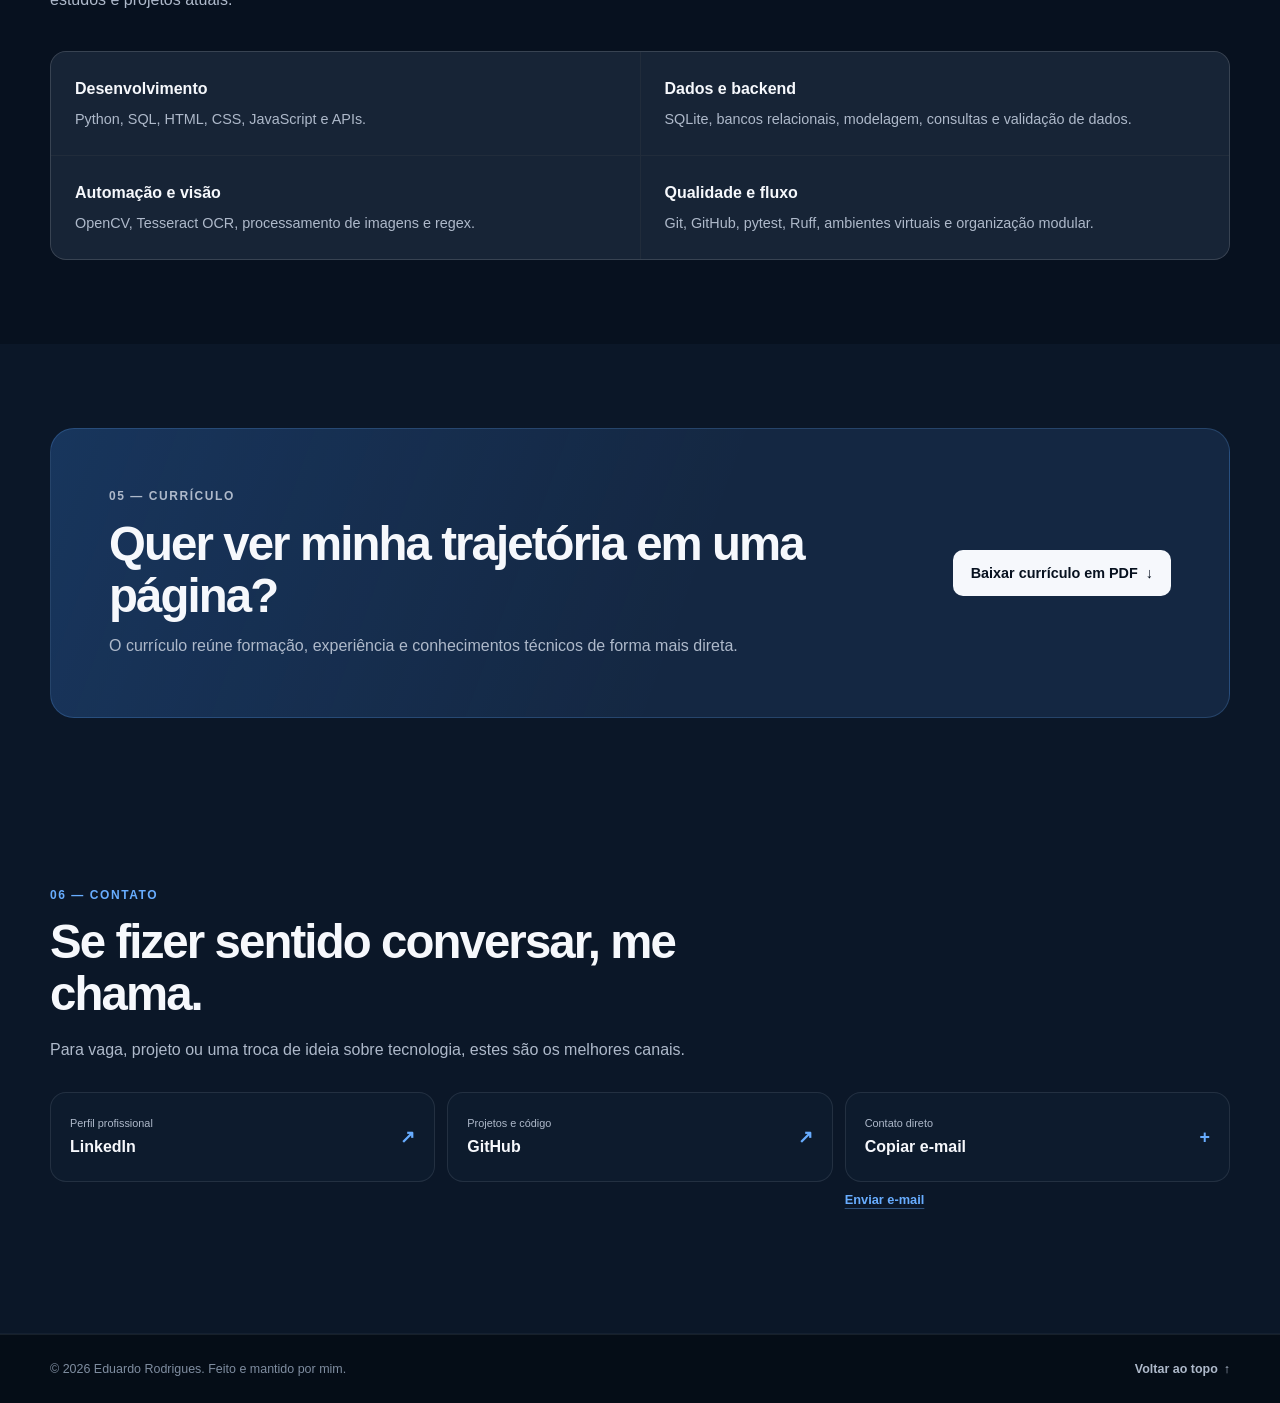
==== commit dba676f5: "feat: adiciona OrganizaMeuDia e humaniza portfolio" ====
--- a/index.html
+++ b/index.html
@@ -4,51 +4,16 @@
     <meta charset="UTF-8">
     <meta name="viewport" content="width=device-width, initial-scale=1.0">
     <title>Eduardo Rodrigues | Portfólio de Tecnologia</title>
-    <meta name="description" content="Portfólio de Eduardo Rodrigues, estudante de Análise e Desenvolvimento de Sistemas com projetos em Python, SQL, automação, banco de dados e visão computacional.">
+    <meta name="description" content="Portfólio de Eduardo Rodrigues, estudante de Análise e Desenvolvimento de Sistemas com foco em automação, visão computacional, Python e desenvolvimento de sistemas.">
     <meta name="author" content="Eduardo Rodrigues">
     <meta name="robots" content="index, follow">
     <meta name="theme-color" content="#07111f">
     <link rel="canonical" href="https://eduardosrodriguesdev.com.br/">
-
-    <meta property="og:type" content="website">
-    <meta property="og:locale" content="pt_BR">
-    <meta property="og:title" content="Eduardo Rodrigues | Portfólio de Tecnologia">
-    <meta property="og:description" content="Portfólio de Eduardo Rodrigues, estudante de Análise e Desenvolvimento de Sistemas com projetos em Python, SQL, automação, banco de dados e visão computacional.">
-    <meta property="og:url" content="https://eduardosrodriguesdev.com.br/">
-    <meta property="og:site_name" content="Portfólio de Eduardo Rodrigues">
-
-    <meta name="twitter:card" content="summary">
-    <meta name="twitter:title" content="Eduardo Rodrigues | Portfólio de Tecnologia">
-    <meta name="twitter:description" content="Projetos em Python, SQL, automação, banco de dados e visão computacional.">
-
-    <!--
-        Imagem de compartilhamento pendente: quando assets/imagens/portfolio-preview.png existir,
-        adicione og:image, twitter:image e altere twitter:card para summary_large_image.
-    -->
     <link rel="icon" href="assets/imagens/favicon.svg" type="image/svg+xml">
     <link rel="stylesheet" href="css/style.css">
+    <link rel="stylesheet" href="css/portfolio-v2.css">
     <script src="js/script.js" defer></script>
-
-    <!-- Dados estruturados com informações profissionais públicas. -->
-    <script type="application/ld+json">
-        {
-            "@context": "https://schema.org",
-            "@type": "Person",
-            "name": "Eduardo Rodrigues",
-            "url": "https://eduardosrodriguesdev.com.br/",
-            "sameAs": [
-                "https://github.com/eduardo-s-rodrigues",
-                "https://www.linkedin.com/in/eduardo-rodrigues-402181193/"
-            ],
-            "workLocation": {
-                "@type": "Place",
-                "name": "Piracicaba/SP"
-            },
-            "jobTitle": "Analista de Sistemas Jr. | Desenvolvedor Python Jr."
-        }
-    </script>
 </head>
-
 <body>
     <a class="link-pular" href="#conteudo-principal">Pular para o conteúdo principal</a>
 
@@ -59,13 +24,7 @@
                 <span>Eduardo</span>
             </a>
 
-            <button
-                class="botao-menu"
-                type="button"
-                aria-label="Abrir menu de navegação"
-                aria-controls="menu-principal"
-                aria-expanded="false"
-            >
+            <button class="botao-menu" type="button" aria-label="Abrir menu de navegação" aria-controls="menu-principal" aria-expanded="false">
                 <span aria-hidden="true"></span>
                 <span aria-hidden="true"></span>
                 <span aria-hidden="true"></span>
@@ -74,52 +33,33 @@
             <div class="navegacao-menu" id="menu-principal">
                 <a href="#inicio">Início</a>
                 <a href="#sobre">Sobre</a>
-                <a href="#projeto">Projeto</a>
+                <a href="#projetos">Projetos</a>
+                <a href="#experiencia">Experiência</a>
                 <a href="#tecnologias">Tecnologias</a>
-                <a href="#experiencia">Experiência</a>
                 <a href="#curriculo">Currículo</a>
                 <a href="#contato">Contato</a>
-
-                <a
-                    class="botao-vagascan"
-                    href="https://vagasscan.eduardosrodriguesdev.com.br/"
-                    target="_blank"
-                    rel="noopener noreferrer"
-                    aria-label="Abrir projeto VagaScan"
-                >
-                    <span class="vagascan-vaga">Vaga</span><span class="vagascan-scan">Scan</span>
-                    <span class="vagascan-seta" aria-hidden="true">↗</span>
-                 </a>
             </div>
         </nav>
     </header>
 
+    <main id="conteudo-principal">
+        <section class="secao-inicio inicio-v2" id="inicio" aria-labelledby="titulo-inicio">
             <div class="inicio-conteudo limite-conteudo">
                 <div class="inicio-texto">
                     <p class="texto-destaque">Olá, eu sou</p>
                     <h1 id="titulo-inicio">Eduardo Rodrigues</h1>
                     <p class="inicio-cargo">Analista de Sistemas Jr. <span aria-hidden="true">|</span> Desenvolvedor Python Jr.</p>
-                    <p class="inicio-descricao">
-                        Estudante de Análise e Desenvolvimento de Sistemas, desenvolvendo projetos práticos com Python,
-                        SQL, banco de dados, automação e processamento de imagens.
+                    <p class="inicio-descricao inicio-descricao-v2">
+                        Estudante de Análise e Desenvolvimento de Sistemas. Gosto de pegar problemas do dia a dia,
+                        entender o processo e transformar isso em uma solução que alguém consiga usar de verdade.
+                        Hoje meu foco maior está em automação e visão computacional.
                     </p>
 
                     <div class="grupo-botoes">
-                        <a class="botao botao-primario" href="#projeto">Ver projeto</a>
-                        <a class="botao botao-secundario" href="https://github.com/eduardo-s-rodrigues" target="_blank" rel="noopener noreferrer">
-                            GitHub <span aria-hidden="true">↗</span>
-                        </a>
-                        <a class="botao botao-secundario" href="https://www.linkedin.com/in/eduardo-rodrigues-402181193/" target="_blank" rel="noopener noreferrer">
-                            LinkedIn <span aria-hidden="true">↗</span>
-                        </a>
-                        
-                        <a
-                            class="botao botao-texto"
-                            href="assets/curriculo/CV_Eduardo_Rodrigues.pdf"
-                            download
-                        >       
-                            Baixar currículo
-                        </a>
+                        <a class="botao botao-primario" href="#projetos">Ver projetos</a>
+                        <a class="botao botao-secundario" href="https://github.com/eduardo-s-rodrigues" target="_blank" rel="noopener noreferrer">GitHub <span aria-hidden="true">↗</span></a>
+                        <a class="botao botao-secundario" href="https://www.linkedin.com/in/eduardo-rodrigues-402181193/" target="_blank" rel="noopener noreferrer">LinkedIn <span aria-hidden="true">↗</span></a>
+                        <a class="botao botao-texto" href="assets/curriculo/CV_Eduardo_Rodrigues.pdf" download>Baixar currículo</a>
                     </div>
 
                     <p class="inicio-disponibilidade">
@@ -128,361 +68,197 @@
                     </p>
                 </div>
 
-                <article class="cartao-foco" aria-labelledby="titulo-foco">
-                    <div class="cartao-foco-topo">
-                        <span class="foco-simbolo" aria-hidden="true">&lt;/&gt;</span>
-                        <span class="foco-status">Em desenvolvimento</span>
-                    </div>
-                    <p class="cartao-rotulo">Foco profissional</p>
-                    <h2 id="titulo-foco">Python, Sistemas, Dados e Automação</h2>
-                    <p>Construindo soluções práticas enquanto desenvolvo uma base sólida em tecnologia.</p>
-                    <ul class="lista-tags" aria-label="Tecnologias em foco">
-                        <li>Python</li>
-                        <li>SQL</li>
-                        <li>SQLite</li>
-                        <li>OpenCV</li>
-                        <li>Git</li>
-                        <li>GitHub</li>
-                    </ul>
-                    <div class="linha-codigo" aria-hidden="true">
-                        <span>01</span>
-                        <code>print("pronto para evoluir")</code>
+                <aside class="painel-agora" aria-labelledby="titulo-agora">
+                    <p class="painel-agora-rotulo">No momento</p>
+                    <h2 id="titulo-agora">Aprendendo enquanto construo.</h2>
+                    <p>Uso projetos próprios para praticar o caminho completo: entender o problema, desenvolver, testar, revisar e colocar para funcionar.</p>
+                    <div class="painel-agora-focos" aria-label="Focos atuais">
+                        <span>Automação</span>
+                        <span>Visão computacional</span>
+                        <span>Python</span>
+                        <span>Sistemas</span>
+                    </div>
+                    <p class="painel-agora-nota">Mais interesse em resolver bem o problema do que em empilhar tecnologia.</p>
+                </aside>
+            </div>
+        </section>
+
+        <section class="secao secao-sobre" id="sobre" aria-labelledby="titulo-sobre">
+            <div class="limite-conteudo sobre-v2">
+                <div class="cabecalho-secao sobre-v2-cabecalho">
+                    <p class="secao-indice">01 — Sobre mim</p>
+                    <h2 id="titulo-sobre">Eu gosto de entender o problema antes de pensar na tecnologia.</h2>
+                </div>
+
+                <div class="sobre-v2-texto">
+                    <p>Minha transição para tecnologia começou pela curiosidade de automatizar coisas e entender como os sistemas funcionam por trás da tela. Desde então venho estudando programação e criando projetos próprios para aplicar o que aprendo em situações mais próximas da vida real.</p>
+                    <p>Minha experiência anterior com atendimento e operação também influencia bastante a forma como trabalho. Aprendi a lidar com prioridade, rotina, pessoas e imprevistos. Hoje tento levar essa mesma visão para software: primeiro entender o contexto, depois organizar as etapas e só então construir.</p>
+                </div>
+
+                <div class="sobre-v2-pontos" aria-label="Como gosto de trabalhar">
+                    <div><strong>Entender</strong><span>O que realmente precisa ser resolvido.</span></div>
+                    <div><strong>Construir</strong><span>Uma solução simples o bastante para ser usada.</span></div>
+                    <div><strong>Melhorar</strong><span>Testar, ouvir feedback e corrigir o que não ficou bom.</span></div>
+                </div>
+            </div>
+        </section>
+
+        <section class="secao secao-projetos-v2" id="projetos" aria-labelledby="titulo-projetos">
+            <div class="limite-conteudo">
+                <div class="cabecalho-secao cabecalho-secao-curto">
+                    <p class="secao-indice">02 — Projetos</p>
+                    <h2 id="titulo-projetos">Projetos que mostram como eu penso e construo.</h2>
+                    <p>Aqui o foco não é só a tecnologia usada, mas o problema, a solução e o que o projeto já consegue entregar.</p>
+                </div>
+
+                <div class="projetos-v2-lista">
+                    <article class="projeto-case projeto-case-destaque" aria-labelledby="titulo-organizameudia">
+                        <div class="projeto-case-topo">
+                            <span class="projeto-case-numero">01</span>
+                            <span class="projeto-case-status">Produto próprio em desenvolvimento</span>
+                        </div>
+
+                        <div class="projeto-case-grid">
+                            <div class="projeto-case-conteudo">
+                                <p class="projeto-case-kicker">OrganizaMeuDia</p>
+                                <h3 id="titulo-organizameudia">Organizar a rotina sem espalhar tudo em vários lugares.</h3>
+                                <p class="projeto-case-resumo">Comecei o OrganizaMeuDia pensando em um problema simples: compromissos, tarefas, finanças e listas acabam ficando separados em vários aplicativos. A proposta é reunir essas partes da rotina em um único ambiente, com uma experiência que funcione bem no computador e no celular.</p>
+
+                                <div class="projeto-case-blocos">
+                                    <div><span>O problema</span><p>Informações importantes do dia a dia ficam espalhadas entre agenda, listas, aplicativos de tarefas e controles financeiros.</p></div>
+                                    <div><span>O que construí</span><p>Uma aplicação web com agenda, tarefas, organização financeira e listas de compras, adaptada para desktop e mobile.</p></div>
+                                    <div><span>Na prática</span><p>O usuário consegue ver o que precisa fazer, acompanhar compromissos e organizar diferentes áreas da rotina no mesmo lugar.</p></div>
+                                </div>
+
+                                <ul class="lista-tags lista-tags-projeto" aria-label="Áreas envolvidas no OrganizaMeuDia">
+                                    <li>Aplicação web</li>
+                                    <li>Responsivo</li>
+                                    <li>Autenticação</li>
+                                    <li>Banco de dados</li>
+                                    <li>Segurança</li>
+                                </ul>
+                                <p class="projeto-case-privado">Código privado por ser um produto próprio em desenvolvimento.</p>
+                            </div>
+
+                            <figure class="projeto-case-midia">
+                                <img src="assets/imagens/projetos/organizameudia-visao-geral.webp" alt="OrganizaMeuDia em desktop e celular, mostrando agenda, tarefas e organização financeira" width="720" height="480" loading="lazy" decoding="async">
+                                <figcaption>Visão geral do produto em desktop e mobile.</figcaption>
+                            </figure>
+                        </div>
+
+                        <div class="projeto-case-galeria">
+                            <img src="assets/imagens/projetos/organizameudia-modulos.webp" alt="Telas do OrganizaMeuDia mostrando a visão do dia, agenda mensal e tarefas" width="640" height="427" loading="lazy" decoding="async">
+                        </div>
+                    </article>
+
+                    <article class="projeto-case projeto-case-lpr" aria-labelledby="titulo-lpr">
+                        <div class="projeto-case-topo">
+                            <span class="projeto-case-numero">02</span>
+                            <span class="projeto-case-status">Automação e visão computacional</span>
+                        </div>
+
+                        <div class="projeto-case-grid projeto-case-grid-lpr">
+                            <div class="projeto-case-conteudo">
+                                <p class="projeto-case-kicker">Portaria Inteligente — LPR</p>
+                                <h3 id="titulo-lpr">Transformar a imagem de uma placa em uma decisão de acesso.</h3>
+                                <p class="projeto-case-resumo">O projeto nasceu da ideia de automatizar uma sequência que normalmente seria manual: identificar o veículo, conferir se ele está autorizado e guardar o registro do acesso.</p>
+
+                                <div class="projeto-case-blocos">
+                                    <div><span>O problema</span><p>Conferir veículos manualmente exige atenção constante e deixa o histórico dependente de registros separados.</p></div>
+                                    <div><span>O que construí</span><p>Um fluxo que captura a imagem, identifica a placa, valida o formato, consulta o cadastro e registra o evento.</p></div>
+                                    <div><span>Resultado do protótipo</span><p>Já diferencia veículos autorizados, inativos e não cadastrados, mantém histórico e evita registros repetidos em sequência.</p></div>
+                                </div>
+
+                                <ul class="lista-tags lista-tags-projeto" aria-label="Tecnologias usadas no LPR">
+                                    <li>Python</li>
+                                    <li>OpenCV</li>
+                                    <li>OCR</li>
+                                    <li>SQLite</li>
+                                    <li>Pytest</li>
+                                </ul>
+                                <a class="botao botao-secundario" href="https://github.com/eduardo-s-rodrigues/lpr-portaria-inteligente" target="_blank" rel="noopener noreferrer">Ver código no GitHub <span aria-hidden="true">↗</span></a>
+                            </div>
+
+                            <div class="projeto-lpr-visual" role="img" aria-label="Fluxo simplificado do projeto de reconhecimento de placas">
+                                <div class="lpr-etapa"><span>01</span><strong>Captura</strong><small>Câmera recebe a imagem do veículo.</small></div>
+                                <div class="lpr-linha" aria-hidden="true"></div>
+                                <div class="lpr-etapa"><span>02</span><strong>Leitura</strong><small>O sistema localiza e interpreta a placa.</small></div>
+                                <div class="lpr-linha" aria-hidden="true"></div>
+                                <div class="lpr-etapa"><span>03</span><strong>Validação</strong><small>Consulta o cadastro e verifica a autorização.</small></div>
+                                <div class="lpr-linha" aria-hidden="true"></div>
+                                <div class="lpr-etapa lpr-etapa-final"><span>04</span><strong>Registro</strong><small>Salva o evento para consulta posterior.</small></div>
+                            </div>
+                        </div>
+                    </article>
+                </div>
+            </div>
+        </section>
+
+        <section class="secao secao-experiencia" id="experiencia" aria-labelledby="titulo-experiencia">
+            <div class="limite-conteudo experiencia-v2">
+                <div class="cabecalho-secao cabecalho-secao-curto">
+                    <p class="secao-indice">03 — Experiência</p>
+                    <h2 id="titulo-experiencia">Antes do código, aprendi a lidar com operação real.</h2>
+                </div>
+
+                <article class="experiencia-v2-cartao">
+                    <div class="experiencia-v2-meta">
+                        <span>2020 — 2026</span>
+                        <strong>Território Pet</strong>
+                        <small>Atendimento → Supervisão Operacional</small>
+                    </div>
+                    <div class="experiencia-v2-corpo">
+                        <p>Trabalhei com atendimento, rotina operacional, estoque, organização de processos e acompanhamento de equipe. Na supervisão, parte do trabalho era perceber o que precisava de atenção, organizar prioridades e resolver imprevistos sem perder a operação de vista.</p>
+                        <p>Essa experiência mudou a forma como eu enxergo tecnologia. Hoje, quando começo um projeto, tento primeiro entender quem vai usar, onde o processo complica e o que realmente precisa ficar mais simples.</p>
                     </div>
                 </article>
             </div>
         </section>
 
-        <section class="secao secao-sobre" id="sobre" aria-labelledby="titulo-sobre">
-            <div class="limite-conteudo">
-                <div class="cabecalho-secao">
-                    <p class="secao-indice">01 — Sobre mim</p>
-                    <h2 id="titulo-sobre">Tecnologia aplicada a problemas reais</h2>
-                    <p>
-                        Estou em transição para tecnologia e curso Análise e Desenvolvimento de Sistemas. Nos projetos,
-                        pratico Python, SQL, SQLite, Git e GitHub. Minha experiência anterior com liderança, atendimento
-                        e processos fortaleceu a comunicação, a organização e a resolução de problemas que aplico
-                        enquanto continuo aprendendo.
-                    </p>
-                </div>
-
-                <div class="grade-tres-colunas">
-                    <article class="cartao-informacao">
-                        <span class="numero-cartao" aria-hidden="true">01</span>
-                        <h3>Aprendizado prático</h3>
-                        <p>Projetos próprios para exercitar lógica, programação, banco de dados e organização de código.</p>
-                    </article>
-                    <article class="cartao-informacao">
-                        <span class="numero-cartao" aria-hidden="true">02</span>
-                        <h3>Visão de processos</h3>
-                        <p>Vivência com liderança, atendimento e rotinas operacionais para analisar situações e organizar soluções.</p>
-                    </article>
-                    <article class="cartao-informacao">
-                        <span class="numero-cartao" aria-hidden="true">03</span>
-                        <h3>Evolução contínua</h3>
-                        <p>Estudo constante de Python, SQL, desenvolvimento web, automação e fundamentos de sistemas.</p>
-                    </article>
-                </div>
-            </div>
-        </section>
-
-        <section class="secao secao-projeto" id="projeto" aria-labelledby="titulo-projeto">
-            <div class="limite-conteudo">
-                <div class="cabecalho-secao">
-                    <p class="secao-indice">02 — Projeto principal</p>
-                    <h2 id="titulo-projeto">Portaria Inteligente — Reconhecimento de Placas</h2>
-                    <p>Sistema desenvolvido em Python para reconhecimento de placas veiculares, validação de acesso e registro de eventos.</p>
-                </div>
-
-                <div class="projeto-apresentacao">
-                    <div class="projeto-midia">
-                        <!--
-                            Imagem real futura: substitua o bloco .projeto-visual por:
-                            <img class="projeto-imagem-real" src="assets/imagens/projetos/lpr-demonstracao.webp"
-                                 alt="Demonstração do sistema LPR reconhecendo uma placa veicular"
-                                 width="1200" height="800" loading="lazy">
-                        -->
-                        <div class="projeto-visual" role="img" aria-label="Representação visual temporária do sistema de reconhecimento de placas">
-                            <div class="visual-barra" aria-hidden="true">
-                                <span></span>
-                                <span></span>
-                                <span></span>
-                                <small>portaria_inteligente.py</small>
-                            </div>
-                            <div class="visual-camera" aria-hidden="true">
-                                <span class="canto canto-superior-esquerdo"></span>
-                                <span class="canto canto-superior-direito"></span>
-                                <span class="canto canto-inferior-esquerdo"></span>
-                                <span class="canto canto-inferior-direito"></span>
-                                <div class="placa-veiculo">
-                                    <small>BRASIL</small>
-                                    <strong>ABC1D23</strong>
-                                </div>
-                                <span class="status-leitura">PLACA IDENTIFICADA</span>
-                            </div>
-                            <div class="visual-resultado" aria-hidden="true">
-                                <span>status</span>
-                                <strong>ACESSO VALIDADO</strong>
-                                <span>confiança</span>
-                                <strong>OCR processado</strong>
-                            </div>
-                        </div>
-                    </div>
-
-                    <div class="projeto-resumo">
-                        <p class="projeto-rotulo">Solução em desenvolvimento</p>
-                        <h3>Automação para controle de acesso veicular</h3>
-                        <div class="projeto-contexto">
-                            <div>
-                                <h4>Problema</h4>
-                                <p>Automatizar a identificação de veículos e organizar os registros de acesso.</p>
-                            </div>
-                            <div>
-                                <h4>Solução</h4>
-                                <p>Aplicação em Python que processa imagens, reconhece placas, consulta autorizações e registra eventos.</p>
-                            </div>
-                        </div>
-                        <ul class="lista-tags lista-tags-projeto" aria-label="Tecnologias usadas no projeto">
-                            <li>Python</li>
-                            <li>OpenCV</li>
-                            <li>Tesseract OCR</li>
-                            <li>SQLite</li>
-                            <li>Regex</li>
-                            <li>Git</li>
-                            <li>GitHub</li>
-                            <li>Pytest</li>
-                        </ul>
-                        <!-- Substitua o endereço abaixo pelo link exato do repositório LPR quando ele estiver disponível. -->
-                        <a class="botao botao-primario" href="https://github.com/eduardo-s-rodrigues" target="_blank" rel="noopener noreferrer">
-                            Ver no GitHub <span aria-hidden="true">↗</span>
-                        </a>
-                    </div>
-                </div>
-
-                <article class="projeto-desafios" aria-labelledby="titulo-desafios">
-                    <div>
-                        <p class="projeto-rotulo">Desenvolvimento</p>
-                        <h3 id="titulo-desafios">Principais desafios técnicos</h3>
-                    </div>
-                    <ul>
-                        <li>Tratamento de imagens</li>
-                        <li>Reconhecimento OCR</li>
-                        <li>Padrões antigo e Mercosul</li>
-                        <li>Placas de carro e moto</li>
-                        <li>Rotação e orientação da imagem</li>
-                        <li>Redução de registros duplicados</li>
-                        <li>Persistência em SQLite</li>
-                        <li>Modularização</li>
-                        <li>Testes de validação</li>
-                    </ul>
-                </article>
-
-                <div class="projeto-etapas">
-                    <article class="cartao-etapa etapa-implementada">
-                        <p class="etapa-status"><span aria-hidden="true">✓</span> Implementado</p>
-                        <h3>Funcionalidades concluídas</h3>
-                        <ul class="lista-verificacao">
-                            <li>Captura pela câmera e tratamento de imagens</li>
-                            <li>Reconhecimento de caracteres usando OCR</li>
-                            <li>Validação de placas antigas e padrão Mercosul</li>
-                            <li>Leitura de placas de carro e moto</li>
-                            <li>Cadastro e consulta de veículos</li>
-                            <li>Identificação de autorizado, inativo e não cadastrado</li>
-                            <li>Persistência de eventos e logs em SQLite</li>
-                            <li>Armazenamento de imagens</li>
-                            <li>Código modular e testes com pytest</li>
-                        </ul>
-                    </article>
-
-                    <article class="cartao-etapa etapa-evolucao">
-                        <p class="etapa-status"><span aria-hidden="true">●</span> Em evolução</p>
-                        <h3>Próximas melhorias</h3>
-                        <ul class="lista-verificacao">
-                            <li>Melhoria da detecção</li>
-                            <li>Melhoria do OCR</li>
-                            <li>Interface administrativa</li>
-                            <li>Exclusão e desativação de cadastros</li>
-                        </ul>
-                    </article>
-
-                    <article class="cartao-etapa etapa-futura">
-                        <p class="etapa-status"><span aria-hidden="true">○</span> Futuro</p>
-                        <h3>Possibilidades planejadas</h3>
-                        <ul class="lista-verificacao">
-                            <li>YOLO</li>
-                            <li>PaddleOCR</li>
-                            <li>Câmera externa</li>
-                            <li>Integração com portão</li>
-                        </ul>
-                    </article>
-                </div>
-            </div>
-        </section>
-
         <section class="secao secao-tecnologias" id="tecnologias" aria-labelledby="titulo-tecnologias">
-            <div class="limite-conteudo">
-                <div class="cabecalho-secao cabecalho-secao-curto">
-                    <p class="secao-indice">03 — Tecnologias</p>
-                    <h2 id="titulo-tecnologias">Conhecimentos em construção</h2>
-                    <p>Tecnologias e ferramentas aplicadas nos estudos e projetos práticos.</p>
-                </div>
-
-                <div class="grade-tecnologias">
-                    <article class="cartao-tecnologia">
-                        <span class="tecnologia-simbolo" aria-hidden="true">{ }</span>
-                        <h3>Desenvolvimento</h3>
-                        <ul>
-                            <li>Python</li>
-                            <li>SQL</li>
-                            <li>HTML</li>
-                            <li>CSS</li>
-                            <li>JavaScript</li>
-                            <li>C# básico</li>
-                        </ul>
-                    </article>
-                    <article class="cartao-tecnologia">
-                        <span class="tecnologia-simbolo" aria-hidden="true">DB</span>
-                        <h3>Banco de dados</h3>
-                        <ul>
-                            <li>SQLite</li>
-                            <li>Bancos relacionais</li>
-                            <li>Modelagem</li>
-                            <li>Consultas SQL</li>
-                            <li>Validação de dados</li>
-                        </ul>
-                    </article>
-                    <article class="cartao-tecnologia">
-                        <span class="tecnologia-simbolo" aria-hidden="true">CV</span>
-                        <h3>Bibliotecas e aplicações</h3>
-                        <ul>
-                            <li>OpenCV</li>
-                            <li>Tesseract OCR</li>
-                            <li>Processamento de imagens</li>
-                            <li>Automação</li>
-                            <li>Regex</li>
-                        </ul>
-                    </article>
-                    <article class="cartao-tecnologia">
-                        <span class="tecnologia-simbolo" aria-hidden="true">&gt;_</span>
-                        <h3>Ferramentas e qualidade</h3>
-                        <ul>
-                            <li>Git</li>
-                            <li>GitHub</li>
-                            <li>VS Code</li>
-                            <li>Ambientes virtuais</li>
-                            <li>Pytest</li>
-                            <li>Ruff</li>
-                        </ul>
-                    </article>
-                </div>
-            </div>
-        </section>
-
-        <section class="secao secao-experiencia" id="experiencia" aria-labelledby="titulo-experiencia">
-            <div class="limite-conteudo">
-                <div class="cabecalho-secao cabecalho-secao-curto">
-                    <p class="secao-indice">04 — Experiência</p>
-                    <h2 id="titulo-experiencia">Competências que também constroem tecnologia</h2>
-                </div>
-
-                <article class="experiencia-cartao">
-                    <div class="experiencia-marca" aria-hidden="true">ER</div>
-                    <div class="experiencia-conteudo">
-                        <p class="experiencia-tipo">Experiência profissional</p>
-                        <h3>Supervisor Operacional — Território Pet</h3>
-                        <p>
-                            Experiência com liderança de equipe, atendimento ao cliente, organização de processos,
-                            controle de estoque, acompanhamento de rotinas e resolução de problemas operacionais.
-                        </p>
-                        <p class="experiencia-conexao">
-                            Essas competências contribuem de forma natural para analisar situações, comunicar decisões,
-                            colaborar com equipes e buscar melhorias em processos também na área de tecnologia.
-                        </p>
-                        <ul class="lista-tags" aria-label="Competências profissionais">
-                            <li>Liderança</li>
-                            <li>Comunicação</li>
-                            <li>Organização</li>
-                            <li>Resolução de problemas</li>
-                            <li>Responsabilidade</li>
-                            <li>Atendimento</li>
-                            <li>Trabalho em equipe</li>
-                            <li>Análise de situações</li>
-                            <li>Melhoria de processos</li>
-                        </ul>
-                    </div>
-                </article>
-            </div>
-        </section>
-
-        <section
-            class="secao secao-curriculo"
-            id="curriculo"
-            aria-labelledby="titulo-curriculo"
-        >
-            <div class="curriculo-conteudo limite-conteudo">
+            <div class="limite-conteudo tecnologias-v2">
+                <div class="cabecalho-secao cabecalho-secao-curto">
+                    <p class="secao-indice">04 — Tecnologias</p>
+                    <h2 id="titulo-tecnologias">Ferramentas que venho usando para construir.</h2>
+                    <p>Sem tentar parecer especialista em tudo: estas são as tecnologias que fazem parte dos meus estudos e projetos atuais.</p>
+                </div>
+
+                <div class="tecnologias-v2-grupos">
+                    <div><span>Desenvolvimento</span><p>Python, SQL, HTML, CSS, JavaScript e APIs.</p></div>
+                    <div><span>Dados e backend</span><p>SQLite, bancos relacionais, modelagem, consultas e validação de dados.</p></div>
+                    <div><span>Automação e visão</span><p>OpenCV, Tesseract OCR, processamento de imagens e regex.</p></div>
+                    <div><span>Qualidade e fluxo</span><p>Git, GitHub, pytest, Ruff, ambientes virtuais e organização modular.</p></div>
+                </div>
+            </div>
+        </section>
+
+        <section class="secao secao-curriculo" id="curriculo" aria-labelledby="titulo-curriculo">
+            <div class="curriculo-conteudo limite-conteudo curriculo-v2">
                 <div>
                     <p class="secao-indice">05 — Currículo</p>
-
-                    <h2 id="titulo-curriculo">
-                        Conheça minha trajetória completa
-                    </h2>
-
-                    <p>
-                        Um único currículo direcionado para oportunidades
-                        em Sistemas, Dados e Desenvolvimento Python.
-                    </p>
-                </div>
-
-                <a
-                     class="botao botao-claro"
-                     href="assets/curriculo/CV_Eduardo_Rodrigues.pdf"
-                     download
-                >
-                    Baixar currículo em PDF
-                    <span aria-hidden="true">↓</span>
-                </a>
+                    <h2 id="titulo-curriculo">Quer ver minha trajetória em uma página?</h2>
+                    <p>O currículo reúne formação, experiência e conhecimentos técnicos de forma mais direta.</p>
+                </div>
+                <a class="botao botao-claro" href="assets/curriculo/CV_Eduardo_Rodrigues.pdf" download>Baixar currículo em PDF <span aria-hidden="true">↓</span></a>
             </div>
         </section>
 
         <section class="secao secao-contato" id="contato" aria-labelledby="titulo-contato">
-            <div class="contato-conteudo limite-conteudo">
+            <div class="contato-conteudo limite-conteudo contato-v2">
                 <div class="cabecalho-secao cabecalho-secao-curto">
                     <p class="secao-indice">06 — Contato</p>
-                    <h2 id="titulo-contato">Vamos conversar sobre tecnologia?</h2>
-                    <p>Estou disponível para oportunidades presenciais, híbridas ou remotas e aberto a novos desafios.</p>
+                    <h2 id="titulo-contato">Se fizer sentido conversar, me chama.</h2>
+                    <p>Para vaga, projeto ou uma troca de ideia sobre tecnologia, estes são os melhores canais.</p>
                 </div>
 
                 <div class="contato-acoes">
-                    <a class="contato-link" href="https://www.linkedin.com/in/eduardo-rodrigues-402181193/" target="_blank" rel="noopener noreferrer">
-                        <span>
-                            <small>Perfil profissional</small>
-                            LinkedIn
-                        </span>
-                        <span aria-hidden="true">↗</span>
-                    </a>
-                    <a class="contato-link" href="https://github.com/eduardo-s-rodrigues" target="_blank" rel="noopener noreferrer">
-                        <span>
-                            <small>Projetos e código</small>
-                            GitHub
-                        </span>
-                        <span aria-hidden="true">↗</span>
-                    </a>
+                    <a class="contato-link" href="https://www.linkedin.com/in/eduardo-rodrigues-402181193/" target="_blank" rel="noopener noreferrer"><span><small>Perfil profissional</small>LinkedIn</span><span aria-hidden="true">↗</span></a>
+                    <a class="contato-link" href="https://github.com/eduardo-s-rodrigues" target="_blank" rel="noopener noreferrer"><span><small>Projetos e código</small>GitHub</span><span aria-hidden="true">↗</span></a>
                     <div class="contato-email">
-                        <button
-                            class="contato-link"
-                            id="botao-copiar-email"
-                            type="button"
-                            data-email="rodrigues.eduardojw@gmail.com"
-                        >
-                            <span>
-                                <small>Contato direto</small>
-                                <span id="texto-copiar-email">Copiar e-mail</span>
-                            </span>
-                            <span aria-hidden="true">+</span>
-                        </button>
+                        <button class="contato-link" id="botao-copiar-email" type="button" data-email="rodrigues.eduardojw@gmail.com"><span><small>Contato direto</small><span id="texto-copiar-email">Copiar e-mail</span></span><span aria-hidden="true">+</span></button>
                         <a class="link-enviar-email" href="mailto:rodrigues.eduardojw@gmail.com">Enviar e-mail</a>
                     </div>
                 </div>
-
                 <p class="mensagem-email" id="mensagem-email" role="status" aria-live="polite"></p>
             </div>
         </section>
@@ -490,10 +266,8 @@
 
     <footer class="rodape">
         <div class="rodape-conteudo limite-conteudo">
-            <p>© <span id="ano-atual"></span> Eduardo Rodrigues. Desenvolvido com HTML, CSS e JavaScript.</p>
-            <a class="voltar-topo" href="#inicio" aria-label="Voltar ao início da página">
-                Voltar ao topo <span aria-hidden="true">↑</span>
-            </a>
+            <p>© <span id="ano-atual"></span> Eduardo Rodrigues. Feito e mantido por mim.</p>
+            <a class="voltar-topo" href="#inicio" aria-label="Voltar ao início da página">Voltar ao topo <span aria-hidden="true">↑</span></a>
         </div>
     </footer>
 </body>
--- a/css/style.css
+++ b/css/style.css
@@ -11,12 +11,12 @@
     --cor-borda: rgba(174, 185, 202, 0.16);
     --cor-sucesso: #55d6a5;
     --cor-aviso: #f5ba57;
-    --sombra-cartao: 0 22px 60px rgba(0, 0, 0, 0.24);
+    --sombra-cartao: 0 18px 44px rgba(0, 0, 0, 0.18);
     --raio-pequeno: 10px;
-    --raio-medio: 18px;
-    --raio-grande: 28px;
+    --raio-medio: 16px;
+    --raio-grande: 24px;
     --largura-conteudo: 1180px;
-    --transicao: 180ms ease;
+    --transicao: 220ms ease;
 }
 
 /* 2. Reset */
@@ -28,7 +28,7 @@
 
 html {
     scroll-behavior: smooth;
-    scroll-padding-top: 88px;
+    scroll-padding-top: 82px;
 }
 
 body,
@@ -66,12 +66,13 @@
     overflow-x: hidden;
     color: var(--cor-texto);
     background:
-        radial-gradient(circle at 83% 11%, rgba(47, 140, 255, 0.12), transparent 27rem),
+        radial-gradient(circle at 84% 8%, rgba(47, 140, 255, 0.1), transparent 25rem),
         var(--cor-fundo);
     font-family: Inter, ui-sans-serif, -apple-system, BlinkMacSystemFont, "Segoe UI", sans-serif;
     font-size: 1rem;
-    line-height: 1.65;
+    line-height: 1.62;
     -webkit-font-smoothing: antialiased;
+    text-rendering: optimizeLegibility;
 }
 
 ::selection {
@@ -82,6 +83,10 @@
 :focus-visible {
     outline: 3px solid var(--cor-azul-claro);
     outline-offset: 4px;
+}
+
+main section[id] {
+    scroll-margin-top: 82px;
 }
 
 .limite-conteudo {
@@ -108,16 +113,16 @@
 }
 
 .secao {
-    padding-block: 112px;
+    padding-block: 88px;
 }
 
 .cabecalho-secao {
-    max-width: 820px;
-    margin-bottom: 48px;
+    max-width: 800px;
+    margin-bottom: 38px;
 }
 
 .cabecalho-secao-curto {
-    max-width: 700px;
+    max-width: 690px;
 }
 
 .secao-indice,
@@ -125,21 +130,21 @@
 .cartao-rotulo,
 .projeto-rotulo,
 .experiencia-tipo {
-    margin-bottom: 14px;
+    margin-bottom: 11px;
     color: var(--cor-azul-claro);
-    font-size: 0.78rem;
+    font-size: 0.75rem;
     font-weight: 800;
-    letter-spacing: 0.14em;
+    letter-spacing: 0.13em;
     text-transform: uppercase;
 }
 
 .cabecalho-secao h2,
 .curriculo-conteudo h2 {
     max-width: 800px;
-    margin-bottom: 20px;
-    font-size: clamp(2rem, 4vw, 3.35rem);
-    line-height: 1.12;
-    letter-spacing: -0.045em;
+    margin-bottom: 16px;
+    font-size: clamp(2rem, 4vw, 3.15rem);
+    line-height: 1.1;
+    letter-spacing: -0.042em;
 }
 
 .cabecalho-secao > p:last-child,
@@ -153,22 +158,27 @@
 .grupo-botoes {
     display: flex;
     flex-wrap: wrap;
-    gap: 12px;
+    gap: 10px;
 }
 
 .botao {
     display: inline-flex;
-    min-height: 48px;
+    min-height: 46px;
     align-items: center;
     justify-content: center;
-    gap: 9px;
-    padding: 11px 18px;
+    gap: 8px;
+    padding: 10px 17px;
     border: 1px solid transparent;
     border-radius: var(--raio-pequeno);
-    font-size: 0.92rem;
+    font-size: 0.9rem;
     font-weight: 750;
     line-height: 1.2;
-    transition: color var(--transicao), background-color var(--transicao), border-color var(--transicao), transform var(--transicao);
+    transition:
+        color var(--transicao),
+        background-color var(--transicao),
+        border-color var(--transicao),
+        transform var(--transicao),
+        box-shadow var(--transicao);
 }
 
 .botao:hover {
@@ -178,23 +188,24 @@
 .botao-primario {
     color: #ffffff;
     background: var(--cor-azul);
-    box-shadow: 0 10px 30px rgba(47, 140, 255, 0.2);
+    box-shadow: 0 8px 22px rgba(47, 140, 255, 0.16);
 }
 
 .botao-primario:hover {
     background: #4a9bff;
+    box-shadow: 0 10px 28px rgba(47, 140, 255, 0.2);
 }
 
 .botao-secundario {
     border-color: var(--cor-borda);
-    background: rgba(16, 31, 51, 0.72);
+    background: rgba(16, 31, 51, 0.58);
 }
 
 .botao-secundario:hover,
 .botao-texto:hover {
     color: var(--cor-azul-claro);
-    border-color: rgba(104, 173, 255, 0.46);
-    background: rgba(47, 140, 255, 0.08);
+    border-color: rgba(104, 173, 255, 0.38);
+    background: rgba(47, 140, 255, 0.07);
 }
 
 .botao-texto {
@@ -202,34 +213,19 @@
     color: var(--cor-texto-secundario);
 }
 
-.botao.curriculo-pendente {
-    cursor: not-allowed;
-    opacity: 0.64;
-}
-
-.botao.curriculo-pendente:hover {
-    transform: none;
-}
-
-.botao-texto.curriculo-pendente:hover {
-    border-color: transparent;
-    color: var(--cor-texto-secundario);
-    background: transparent;
-}
-
 .lista-tags {
     display: flex;
     flex-wrap: wrap;
-    gap: 8px;
+    gap: 7px;
 }
 
 .lista-tags li {
-    padding: 6px 10px;
+    padding: 5px 9px;
     border: 1px solid var(--cor-borda);
     border-radius: 999px;
     color: #cfdaea;
-    background: rgba(255, 255, 255, 0.025);
-    font-size: 0.78rem;
+    background: rgba(255, 255, 255, 0.018);
+    font-size: 0.76rem;
     font-weight: 650;
 }
 
@@ -238,23 +234,25 @@
     position: sticky;
     top: 0;
     z-index: 100;
-    border-bottom: 1px solid var(--cor-borda);
-    background: rgba(7, 17, 31, 0.86);
-    backdrop-filter: blur(18px);
+    border-bottom: 1px solid rgba(174, 185, 202, 0.11);
+    background: rgba(7, 17, 31, 0.9);
+    backdrop-filter: blur(16px);
+    -webkit-backdrop-filter: blur(16px);
 }
 
 .navegacao {
     display: flex;
-    min-height: 72px;
+    min-height: 68px;
     align-items: center;
     justify-content: space-between;
-    gap: 28px;
+    gap: 24px;
 }
 
 .marca {
     display: inline-flex;
+    flex: 0 0 auto;
     align-items: center;
-    gap: 9px;
+    gap: 8px;
     font-weight: 800;
     letter-spacing: -0.02em;
 }
@@ -267,49 +265,91 @@
 .navegacao-menu {
     display: flex;
     align-items: center;
-    gap: 25px;
-}
-
-.navegacao-menu a {
+    gap: 17px;
+}
+
+.navegacao-menu > a:not(.botao-vagascan) {
     position: relative;
+    padding-block: 7px;
     color: var(--cor-texto-secundario);
-    font-size: 0.88rem;
+    font-size: 0.83rem;
     font-weight: 650;
     transition: color var(--transicao);
 }
 
-.navegacao-menu a::after {
+.navegacao-menu > a:not(.botao-vagascan)::after {
     position: absolute;
     right: 0;
-    bottom: -8px;
+    bottom: 0;
     left: 0;
     height: 2px;
     border-radius: 2px;
     background: var(--cor-azul);
     content: "";
     transform: scaleX(0);
+    transform-origin: center;
     transition: transform var(--transicao);
 }
 
-.navegacao-menu a:hover,
-.navegacao-menu a:focus-visible,
-.navegacao-menu a.ativo {
+.navegacao-menu > a:not(.botao-vagascan):hover,
+.navegacao-menu > a:not(.botao-vagascan):focus-visible,
+.navegacao-menu > a:not(.botao-vagascan).ativo {
     color: var(--cor-texto);
 }
 
-.navegacao-menu a:hover::after,
-.navegacao-menu a.ativo::after {
+.navegacao-menu > a:not(.botao-vagascan):hover::after,
+.navegacao-menu > a:not(.botao-vagascan).ativo::after {
     transform: scaleX(1);
+}
+
+.botao-vagascan {
+    display: inline-flex;
+    min-height: 38px;
+    align-items: center;
+    justify-content: center;
+    gap: 2px;
+    margin-left: 4px;
+    padding: 8px 12px;
+    border: 1px solid rgba(47, 140, 255, 0.34);
+    border-radius: 9px;
+    background: rgba(47, 140, 255, 0.07);
+    line-height: 1;
+    transition:
+        background-color var(--transicao),
+        border-color var(--transicao),
+        transform var(--transicao);
+}
+
+.botao-vagascan:hover {
+    border-color: rgba(47, 140, 255, 0.55);
+    background: rgba(47, 140, 255, 0.13);
+    transform: translateY(-1px);
+}
+
+.vagascan-vaga {
+    color: #55a7ff;
+    font-weight: 800;
+}
+
+.vagascan-scan {
+    color: #f6f8fc;
+    font-weight: 800;
+}
+
+.vagascan-seta {
+    margin-left: 4px;
+    color: #55a7ff;
+    font-size: 0.76rem;
 }
 
 .botao-menu {
     display: none;
-    width: 46px;
-    height: 42px;
+    width: 44px;
+    height: 40px;
     padding: 10px;
     border: 1px solid var(--cor-borda);
     border-radius: var(--raio-pequeno);
-    background: var(--cor-cartao);
+    background: rgba(16, 31, 51, 0.72);
     cursor: pointer;
 }
 
@@ -327,22 +367,24 @@
 .secao-inicio {
     position: relative;
     display: grid;
-    min-height: calc(100vh - 72px);
-    min-height: calc(100svh - 72px);
+    min-height: calc(90vh - 68px);
+    min-height: calc(90svh - 68px);
     align-items: center;
     overflow: hidden;
-    padding-block: 86px;
+    padding-block: 68px;
 }
 
 .secao-inicio::before {
     position: absolute;
-    top: 10%;
-    right: -180px;
-    width: 520px;
-    height: 520px;
-    border: 1px solid rgba(104, 173, 255, 0.08);
+    top: 9%;
+    right: -145px;
+    width: 430px;
+    height: 430px;
+    border: 1px solid rgba(104, 173, 255, 0.055);
     border-radius: 50%;
-    box-shadow: 0 0 0 70px rgba(104, 173, 255, 0.025), 0 0 0 140px rgba(104, 173, 255, 0.018);
+    box-shadow:
+        0 0 0 60px rgba(104, 173, 255, 0.018),
+        0 0 0 120px rgba(104, 173, 255, 0.012);
     content: "";
 }
 
@@ -350,23 +392,23 @@
     position: relative;
     z-index: 2;
     display: grid;
-    grid-template-columns: minmax(0, 1.12fr) minmax(350px, 0.88fr);
+    grid-template-columns: minmax(0, 1.14fr) minmax(330px, 0.86fr);
     align-items: center;
-    gap: clamp(48px, 7vw, 92px);
+    gap: clamp(42px, 6vw, 78px);
 }
 
 .inicio-texto h1 {
-    max-width: 740px;
-    margin-bottom: 17px;
-    font-size: clamp(3.15rem, 7vw, 5.8rem);
-    line-height: 0.98;
-    letter-spacing: -0.065em;
+    max-width: 720px;
+    margin-bottom: 14px;
+    font-size: clamp(3rem, 6vw, 5.05rem);
+    line-height: 1;
+    letter-spacing: -0.06em;
 }
 
 .inicio-cargo {
-    margin-bottom: 24px;
+    margin-bottom: 20px;
     color: var(--cor-azul-claro);
-    font-size: clamp(1.05rem, 2vw, 1.35rem);
+    font-size: clamp(1.03rem, 2vw, 1.3rem);
     font-weight: 750;
 }
 
@@ -376,50 +418,50 @@
 }
 
 .inicio-descricao {
-    max-width: 680px;
-    margin-bottom: 30px;
+    max-width: 650px;
+    margin-bottom: 26px;
     color: var(--cor-texto-secundario);
-    font-size: 1.06rem;
+    font-size: 1.02rem;
 }
 
 .inicio-disponibilidade {
     display: flex;
     align-items: flex-start;
     gap: 10px;
-    margin-top: 28px;
+    margin-top: 24px;
     color: var(--cor-texto-secundario);
-    font-size: 0.86rem;
+    font-size: 0.84rem;
 }
 
 .indicador-disponivel {
     flex: 0 0 auto;
-    width: 9px;
-    height: 9px;
+    width: 8px;
+    height: 8px;
     margin-top: 7px;
     border-radius: 50%;
     background: var(--cor-sucesso);
-    box-shadow: 0 0 0 5px rgba(85, 214, 165, 0.1);
+    box-shadow: 0 0 0 4px rgba(85, 214, 165, 0.08);
 }
 
 .cartao-foco {
     position: relative;
     overflow: hidden;
-    padding: clamp(28px, 4vw, 40px);
-    border: 1px solid rgba(104, 173, 255, 0.2);
+    padding: clamp(26px, 3vw, 34px);
+    border: 1px solid rgba(104, 173, 255, 0.17);
     border-radius: var(--raio-grande);
-    background: linear-gradient(145deg, rgba(20, 39, 66, 0.96), rgba(10, 25, 43, 0.96));
-    box-shadow: var(--sombra-cartao);
+    background: linear-gradient(145deg, rgba(20, 39, 66, 0.9), rgba(10, 25, 43, 0.9));
+    box-shadow: 0 16px 40px rgba(0, 0, 0, 0.15);
 }
 
 .cartao-foco::after {
     position: absolute;
-    top: -80px;
-    right: -80px;
-    width: 200px;
-    height: 200px;
+    top: -90px;
+    right: -90px;
+    width: 190px;
+    height: 190px;
     border-radius: 50%;
-    background: rgba(47, 140, 255, 0.12);
-    filter: blur(15px);
+    background: rgba(47, 140, 255, 0.08);
+    filter: blur(18px);
     content: "";
 }
 
@@ -429,26 +471,26 @@
     display: flex;
     align-items: center;
     justify-content: space-between;
-    gap: 15px;
-    margin-bottom: 42px;
+    gap: 14px;
+    margin-bottom: 30px;
 }
 
 .foco-simbolo {
     display: grid;
-    width: 58px;
-    height: 58px;
+    width: 52px;
+    height: 52px;
     place-items: center;
-    border: 1px solid rgba(104, 173, 255, 0.28);
-    border-radius: 16px;
+    border: 1px solid rgba(104, 173, 255, 0.24);
+    border-radius: 14px;
     color: var(--cor-azul-claro);
-    background: rgba(47, 140, 255, 0.08);
+    background: rgba(47, 140, 255, 0.06);
     font-family: Consolas, "Courier New", monospace;
     font-weight: 800;
 }
 
 .foco-status {
     color: var(--cor-sucesso);
-    font-size: 0.7rem;
+    font-size: 0.68rem;
     font-weight: 750;
     letter-spacing: 0.08em;
     text-transform: uppercase;
@@ -457,29 +499,29 @@
 .cartao-foco h2 {
     position: relative;
     z-index: 1;
-    margin-bottom: 18px;
-    font-size: clamp(1.75rem, 3vw, 2.45rem);
-    line-height: 1.12;
-    letter-spacing: -0.04em;
+    margin-bottom: 14px;
+    font-size: clamp(1.65rem, 3vw, 2.25rem);
+    line-height: 1.13;
+    letter-spacing: -0.037em;
 }
 
 .cartao-foco > p:not(.cartao-rotulo) {
-    margin-bottom: 27px;
+    margin-bottom: 22px;
     color: var(--cor-texto-secundario);
 }
 
 .cartao-foco .lista-tags {
-    margin-bottom: 30px;
+    margin-bottom: 24px;
 }
 
 .linha-codigo {
     display: flex;
-    gap: 18px;
-    padding-top: 20px;
+    gap: 16px;
+    padding-top: 17px;
     border-top: 1px solid var(--cor-borda);
     color: #7f91a8;
     font-family: Consolas, "Courier New", monospace;
-    font-size: 0.72rem;
+    font-size: 0.7rem;
 }
 
 .linha-codigo code {
@@ -489,19 +531,19 @@
 .detalhes-codigo span {
     position: absolute;
     z-index: 1;
-    color: rgba(174, 185, 202, 0.08);
+    color: rgba(174, 185, 202, 0.055);
     font-family: Consolas, "Courier New", monospace;
-    font-size: 0.75rem;
+    font-size: 0.72rem;
     white-space: nowrap;
 }
 
 .detalhes-codigo span:nth-child(1) {
-    top: 10%;
+    top: 11%;
     left: 4%;
 }
 
 .detalhes-codigo span:nth-child(2) {
-    top: 23%;
+    top: 24%;
     right: 4%;
 }
 
@@ -512,95 +554,97 @@
 
 .detalhes-codigo span:nth-child(4) {
     right: 6%;
-    bottom: 7%;
+    bottom: 8%;
 }
 
 /* 6. Seções */
 .secao-sobre,
 .secao-experiencia,
 .secao-contato {
-    border-block: 1px solid rgba(174, 185, 202, 0.07);
+    border-block: 1px solid rgba(174, 185, 202, 0.055);
     background: var(--cor-fundo-secundario);
 }
 
 .grade-tres-colunas {
     display: grid;
     grid-template-columns: repeat(3, minmax(0, 1fr));
-    gap: 18px;
+    gap: 14px;
 }
 
 .cartao-informacao {
     position: relative;
-    min-height: 250px;
-    padding: 28px;
+    min-height: 220px;
     overflow: hidden;
-    border: 1px solid var(--cor-borda);
+    padding: 24px;
+    border: 1px solid rgba(174, 185, 202, 0.13);
     border-radius: var(--raio-medio);
-    background: var(--cor-cartao);
-    transition: border-color var(--transicao), transform var(--transicao);
+    background: rgba(16, 31, 51, 0.62);
+    transition:
+        border-color var(--transicao),
+        background-color var(--transicao),
+        transform var(--transicao);
 }
 
 .cartao-informacao:hover {
-    border-color: rgba(104, 173, 255, 0.34);
-    transform: translateY(-4px);
+    border-color: rgba(104, 173, 255, 0.27);
+    background: rgba(16, 31, 51, 0.78);
+    transform: translateY(-2px);
 }
 
 .numero-cartao {
     display: block;
-    margin-bottom: 46px;
+    margin-bottom: 34px;
     color: var(--cor-azul-claro);
     font-family: Consolas, "Courier New", monospace;
-    font-size: 0.78rem;
+    font-size: 0.75rem;
 }
 
 .cartao-informacao h3 {
-    margin-bottom: 12px;
-    font-size: 1.18rem;
+    margin-bottom: 9px;
+    font-size: 1.12rem;
 }
 
 /* 7. Projeto */
 .projeto-apresentacao {
     display: grid;
-    grid-template-columns: minmax(0, 1.15fr) minmax(310px, 0.85fr);
-    gap: 42px;
+    grid-template-columns: minmax(0, 1.12fr) minmax(300px, 0.88fr);
     align-items: start;
-    margin-bottom: 56px;
+    gap: 36px;
+    margin-bottom: 42px;
 }
 
 .projeto-midia {
     min-width: 0;
 }
 
-.projeto-visual {
+.projeto-visual,
+.projeto-imagem-real {
     overflow: hidden;
-    border: 1px solid rgba(104, 173, 255, 0.22);
+    border: 1px solid rgba(104, 173, 255, 0.18);
     border-radius: var(--raio-medio);
     background: #091523;
-    box-shadow: var(--sombra-cartao);
+    box-shadow: 0 14px 34px rgba(0, 0, 0, 0.15);
 }
 
 .projeto-imagem-real {
     width: 100%;
     aspect-ratio: 3 / 2;
-    border: 1px solid rgba(104, 173, 255, 0.22);
-    border-radius: var(--raio-medio);
     object-fit: cover;
-    box-shadow: var(--sombra-cartao);
 }
 
 .visual-barra {
     display: flex;
-    height: 42px;
+    height: 38px;
     align-items: center;
     gap: 7px;
-    padding-inline: 15px;
+    padding-inline: 14px;
     border-bottom: 1px solid var(--cor-borda);
     background: #0d1c2f;
 }
 
 .visual-barra span {
-    width: 8px;
-    height: 8px;
+    width: 7px;
+    height: 7px;
     border-radius: 50%;
     background: #42546b;
 }
@@ -618,30 +662,30 @@
 }
 
 .visual-barra small {
-    margin-left: 8px;
+    margin-left: 7px;
     color: #7689a1;
     font-family: Consolas, "Courier New", monospace;
-    font-size: 0.64rem;
+    font-size: 0.62rem;
 }
 
 .visual-camera {
     position: relative;
     display: grid;
-    min-height: 340px;
+    min-height: 310px;
     place-items: center;
     background:
         linear-gradient(rgba(5, 13, 23, 0.3), rgba(5, 13, 23, 0.7)),
-        repeating-linear-gradient(90deg, transparent 0, transparent 39px, rgba(104, 173, 255, 0.035) 40px),
-        repeating-linear-gradient(0deg, transparent 0, transparent 39px, rgba(104, 173, 255, 0.035) 40px),
+        repeating-linear-gradient(90deg, transparent 0, transparent 39px, rgba(104, 173, 255, 0.028) 40px),
+        repeating-linear-gradient(0deg, transparent 0, transparent 39px, rgba(104, 173, 255, 0.028) 40px),
         linear-gradient(135deg, #102943, #09131f);
 }
 
 .visual-camera::before {
     position: absolute;
-    bottom: 38px;
+    bottom: 34px;
     width: 72%;
-    height: 116px;
-    border: 1px solid rgba(104, 173, 255, 0.15);
+    height: 105px;
+    border: 1px solid rgba(104, 173, 255, 0.13);
     border-radius: 65% 65% 18px 18px;
     background: linear-gradient(160deg, #1c344e, #0c1e31);
     content: "";
@@ -650,15 +694,15 @@
 .placa-veiculo {
     z-index: 2;
     display: grid;
-    width: 190px;
-    min-height: 78px;
+    width: 182px;
+    min-height: 74px;
     place-items: center;
     padding: 7px 18px 12px;
     border: 4px solid #e8edf3;
     border-radius: 8px;
     color: #0b1728;
     background: #f4f6f8;
-    box-shadow: 0 0 0 8px rgba(47, 140, 255, 0.14), 0 0 36px rgba(47, 140, 255, 0.25);
+    box-shadow: 0 0 0 7px rgba(47, 140, 255, 0.11), 0 0 28px rgba(47, 140, 255, 0.18);
 }
 
 .placa-veiculo small {
@@ -667,70 +711,70 @@
     padding-block: 2px;
     color: #ffffff;
     background: #174a90;
-    font-size: 0.54rem;
+    font-size: 0.52rem;
     text-align: center;
 }
 
 .placa-veiculo strong {
     font-family: Consolas, "Courier New", monospace;
-    font-size: 1.5rem;
+    font-size: 1.42rem;
     letter-spacing: 0.1em;
 }
 
 .status-leitura {
     position: absolute;
-    top: 28px;
-    right: 28px;
-    padding: 5px 9px;
-    border: 1px solid rgba(85, 214, 165, 0.3);
+    top: 24px;
+    right: 24px;
+    padding: 5px 8px;
+    border: 1px solid rgba(85, 214, 165, 0.27);
     border-radius: 5px;
     color: var(--cor-sucesso);
-    background: rgba(85, 214, 165, 0.08);
+    background: rgba(85, 214, 165, 0.07);
     font-family: Consolas, "Courier New", monospace;
-    font-size: 0.58rem;
+    font-size: 0.56rem;
 }
 
 .canto {
     position: absolute;
     z-index: 3;
-    width: 36px;
-    height: 36px;
+    width: 32px;
+    height: 32px;
     border-color: var(--cor-azul-claro);
     border-style: solid;
 }
 
 .canto-superior-esquerdo {
-    top: 66px;
+    top: 60px;
     left: 14%;
     border-width: 2px 0 0 2px;
 }
 
 .canto-superior-direito {
-    top: 66px;
+    top: 60px;
     right: 14%;
     border-width: 2px 2px 0 0;
 }
 
 .canto-inferior-esquerdo {
-    bottom: 66px;
+    bottom: 60px;
     left: 14%;
     border-width: 0 0 2px 2px;
 }
 
 .canto-inferior-direito {
     right: 14%;
-    bottom: 66px;
+    bottom: 60px;
     border-width: 0 2px 2px 0;
 }
 
 .visual-resultado {
     display: grid;
     grid-template-columns: auto 1fr auto 1fr;
-    gap: 8px 14px;
-    padding: 14px 18px;
+    gap: 7px 13px;
+    padding: 12px 16px;
     border-top: 1px solid var(--cor-borda);
     font-family: Consolas, "Courier New", monospace;
-    font-size: 0.62rem;
+    font-size: 0.6rem;
 }
 
 .visual-resultado span {
@@ -743,84 +787,84 @@
 }
 
 .projeto-resumo h3 {
-    margin-bottom: 18px;
-    font-size: clamp(1.55rem, 3vw, 2.2rem);
-    line-height: 1.2;
-    letter-spacing: -0.035em;
+    margin-bottom: 15px;
+    font-size: clamp(1.5rem, 3vw, 2.05rem);
+    line-height: 1.18;
+    letter-spacing: -0.032em;
 }
 
 .projeto-resumo > p:not(.projeto-rotulo) {
-    margin-bottom: 24px;
+    margin-bottom: 20px;
 }
 
 .projeto-contexto {
     display: grid;
-    gap: 16px;
-    margin-bottom: 25px;
+    gap: 13px;
+    margin-bottom: 22px;
 }
 
 .projeto-contexto > div {
-    padding-left: 15px;
-    border-left: 2px solid rgba(104, 173, 255, 0.4);
+    padding-left: 13px;
+    border-left: 2px solid rgba(104, 173, 255, 0.34);
 }
 
 .projeto-contexto h4 {
-    margin-bottom: 4px;
+    margin-bottom: 3px;
     color: var(--cor-texto);
-    font-size: 0.77rem;
+    font-size: 0.74rem;
     letter-spacing: 0.08em;
     text-transform: uppercase;
 }
 
 .projeto-contexto p {
     color: var(--cor-texto-secundario);
-    font-size: 0.9rem;
+    font-size: 0.88rem;
 }
 
 .lista-tags-projeto {
-    margin-bottom: 30px;
+    margin-bottom: 24px;
 }
 
 .projeto-desafios {
     display: grid;
-    grid-template-columns: minmax(210px, 0.38fr) 1fr;
-    gap: 34px;
+    grid-template-columns: minmax(200px, 0.36fr) 1fr;
     align-items: start;
-    margin-bottom: 18px;
-    padding: 27px;
-    border: 1px solid var(--cor-borda);
+    gap: 28px;
+    margin-bottom: 14px;
+    padding: 23px;
+    border: 1px solid rgba(174, 185, 202, 0.13);
     border-radius: var(--raio-medio);
-    background: rgba(16, 31, 51, 0.7);
+    background: rgba(16, 31, 51, 0.48);
 }
 
 .projeto-desafios .projeto-rotulo {
-    margin-bottom: 7px;
+    margin-bottom: 6px;
 }
 
 .projeto-desafios h3 {
-    font-size: 1.18rem;
-    line-height: 1.25;
+    font-size: 1.12rem;
+    line-height: 1.24;
 }
 
 .projeto-desafios ul {
     display: grid;
     grid-template-columns: repeat(3, minmax(0, 1fr));
-    gap: 10px 18px;
+    gap: 8px 16px;
 }
 
 .projeto-desafios li {
     position: relative;
-    padding-left: 14px;
+    padding-left: 13px;
     color: var(--cor-texto-secundario);
-    font-size: 0.82rem;
+    font-size: 0.8rem;
 }
 
 .projeto-desafios li::before {
     position: absolute;
     top: 0.69em;
     left: 0;
-    width: 5px;
-    height: 5px;
+    width: 4px;
+    height: 4px;
     border-radius: 50%;
     background: var(--cor-azul-claro);
     content: "";
@@ -829,20 +873,20 @@
 .projeto-etapas {
     display: grid;
     grid-template-columns: 1.35fr 0.825fr 0.825fr;
-    gap: 18px;
+    gap: 14px;
 }
 
 .cartao-etapa {
-    padding: 27px;
-    border: 1px solid var(--cor-borda);
+    padding: 23px;
+    border: 1px solid rgba(174, 185, 202, 0.13);
     border-radius: var(--raio-medio);
-    background: var(--cor-cartao);
+    background: rgba(16, 31, 51, 0.58);
 }
 
 .etapa-status {
-    margin-bottom: 14px;
+    margin-bottom: 11px;
     color: var(--cor-texto-secundario);
-    font-size: 0.74rem;
+    font-size: 0.71rem;
     font-weight: 800;
     letter-spacing: 0.09em;
     text-transform: uppercase;
@@ -857,28 +901,28 @@
 }
 
 .cartao-etapa h3 {
-    margin-bottom: 19px;
-    font-size: 1.1rem;
+    margin-bottom: 15px;
+    font-size: 1.04rem;
 }
 
 .lista-verificacao {
     display: grid;
-    gap: 9px;
+    gap: 7px;
 }
 
 .lista-verificacao li {
     position: relative;
-    padding-left: 16px;
+    padding-left: 15px;
     color: var(--cor-texto-secundario);
-    font-size: 0.86rem;
+    font-size: 0.83rem;
 }
 
 .lista-verificacao li::before {
     position: absolute;
     top: 0.68em;
     left: 0;
-    width: 5px;
-    height: 5px;
+    width: 4px;
+    height: 4px;
     border-radius: 50%;
     background: #5f7188;
     content: "";
@@ -896,56 +940,60 @@
 .grade-tecnologias {
     display: grid;
     grid-template-columns: repeat(2, minmax(0, 1fr));
-    gap: 18px;
+    gap: 14px;
 }
 
 .cartao-tecnologia {
     display: grid;
-    grid-template-columns: 64px 1fr;
-    gap: 4px 24px;
-    padding: 28px;
-    border: 1px solid var(--cor-borda);
+    grid-template-columns: 58px 1fr;
+    gap: 3px 20px;
+    padding: 23px;
+    border: 1px solid rgba(174, 185, 202, 0.13);
     border-radius: var(--raio-medio);
-    background: linear-gradient(145deg, rgba(16, 31, 51, 0.92), rgba(11, 23, 40, 0.92));
-    transition: border-color var(--transicao), transform var(--transicao);
+    background: rgba(16, 31, 51, 0.52);
+    transition:
+        border-color var(--transicao),
+        background-color var(--transicao),
+        transform var(--transicao);
 }
 
 .cartao-tecnologia:hover {
-    border-color: rgba(104, 173, 255, 0.32);
-    transform: translateY(-3px);
+    border-color: rgba(104, 173, 255, 0.26);
+    background: rgba(16, 31, 51, 0.7);
+    transform: translateY(-2px);
 }
 
 .tecnologia-simbolo {
     grid-row: 1 / 3;
     display: grid;
-    width: 58px;
-    height: 58px;
+    width: 52px;
+    height: 52px;
     place-items: center;
-    border: 1px solid rgba(104, 173, 255, 0.2);
-    border-radius: 15px;
+    border: 1px solid rgba(104, 173, 255, 0.17);
+    border-radius: 13px;
     color: var(--cor-azul-claro);
-    background: rgba(47, 140, 255, 0.07);
+    background: rgba(47, 140, 255, 0.055);
     font-family: Consolas, "Courier New", monospace;
-    font-size: 0.8rem;
+    font-size: 0.78rem;
     font-weight: 800;
 }
 
 .cartao-tecnologia h3 {
-    margin-bottom: 14px;
-    font-size: 1.1rem;
+    margin-bottom: 10px;
+    font-size: 1.05rem;
 }
 
 .cartao-tecnologia ul {
     display: flex;
     flex-wrap: wrap;
-    gap: 8px 16px;
+    gap: 7px 14px;
 }
 
 .cartao-tecnologia li {
     position: relative;
-    padding-left: 12px;
+    padding-left: 11px;
     color: var(--cor-texto-secundario);
-    font-size: 0.85rem;
+    font-size: 0.82rem;
 }
 
 .cartao-tecnologia li::before {
@@ -962,39 +1010,39 @@
 /* 9. Experiência */
 .experiencia-cartao {
     display: grid;
-    grid-template-columns: 110px 1fr;
-    gap: 34px;
-    max-width: 950px;
-    padding: clamp(28px, 5vw, 48px);
-    border: 1px solid var(--cor-borda);
+    grid-template-columns: 96px 1fr;
+    gap: 28px;
+    max-width: 930px;
+    padding: clamp(26px, 4vw, 38px);
+    border: 1px solid rgba(174, 185, 202, 0.13);
     border-radius: var(--raio-grande);
-    background: var(--cor-cartao);
-    box-shadow: var(--sombra-cartao);
+    background: rgba(16, 31, 51, 0.64);
+    box-shadow: none;
 }
 
 .experiencia-marca {
     display: grid;
-    width: 94px;
-    height: 94px;
+    width: 82px;
+    height: 82px;
     place-items: center;
-    border: 1px solid rgba(104, 173, 255, 0.3);
-    border-radius: 24px;
+    border: 1px solid rgba(104, 173, 255, 0.24);
+    border-radius: 20px;
     color: var(--cor-azul-claro);
-    background: rgba(47, 140, 255, 0.08);
-    font-size: 1.25rem;
+    background: rgba(47, 140, 255, 0.065);
+    font-size: 1.15rem;
     font-weight: 850;
 }
 
 .experiencia-conteudo h3 {
-    margin-bottom: 16px;
-    font-size: clamp(1.4rem, 3vw, 2rem);
-    line-height: 1.2;
-    letter-spacing: -0.03em;
+    margin-bottom: 13px;
+    font-size: clamp(1.35rem, 3vw, 1.85rem);
+    line-height: 1.18;
+    letter-spacing: -0.028em;
 }
 
 .experiencia-conexao {
-    margin-block: 16px 24px;
-    padding-left: 18px;
+    margin-block: 13px 20px;
+    padding-left: 15px;
     border-left: 2px solid var(--cor-azul);
 }
 
@@ -1008,22 +1056,22 @@
     display: grid;
     grid-template-columns: 1fr auto;
     align-items: center;
-    gap: 50px;
-    padding: clamp(45px, 7vw, 76px);
-    border: 1px solid rgba(104, 173, 255, 0.26);
+    gap: 42px;
+    padding: clamp(38px, 6vw, 58px);
+    border: 1px solid rgba(104, 173, 255, 0.21);
     border-radius: var(--raio-grande);
     background:
-        linear-gradient(110deg, rgba(47, 140, 255, 0.19), transparent 55%),
+        linear-gradient(110deg, rgba(47, 140, 255, 0.14), transparent 55%),
         var(--cor-cartao-claro);
-    box-shadow: var(--sombra-cartao);
+    box-shadow: 0 14px 34px rgba(0, 0, 0, 0.14);
 }
 
 .curriculo-conteudo h2 {
-    margin-bottom: 14px;
+    margin-bottom: 11px;
 }
 
 .curriculo-conteudo p:last-child {
-    max-width: 700px;
+    max-width: 690px;
 }
 
 .botao-claro {
@@ -1036,71 +1084,64 @@
     background: #dce9fa;
 }
 
-.botao-claro.curriculo-pendente:hover {
-    background: var(--cor-texto);
-}
-
-.aviso-curriculo {
-    margin-top: 16px;
-    color: var(--cor-aviso) !important;
-    font-size: 0.82rem;
-}
-
 /* 11. Contato */
 .secao-contato {
     border-top: 0;
 }
 
 .contato-conteudo .cabecalho-secao {
-    margin-bottom: 38px;
+    margin-bottom: 30px;
 }
 
 .contato-acoes {
     display: grid;
     grid-template-columns: repeat(3, minmax(0, 1fr));
-    gap: 15px;
     align-items: start;
+    gap: 12px;
 }
 
 .contato-link {
     display: flex;
-    min-height: 106px;
+    min-height: 90px;
     align-items: center;
     justify-content: space-between;
-    gap: 18px;
-    padding: 22px;
-    border: 1px solid var(--cor-borda);
+    gap: 16px;
+    padding: 19px;
+    border: 1px solid rgba(174, 185, 202, 0.13);
     border-radius: var(--raio-medio);
     color: var(--cor-texto);
-    background: var(--cor-cartao);
+    background: rgba(16, 31, 51, 0.58);
     font-weight: 750;
     text-align: left;
     cursor: pointer;
-    transition: border-color var(--transicao), background-color var(--transicao), transform var(--transicao);
+    transition:
+        border-color var(--transicao),
+        background-color var(--transicao),
+        transform var(--transicao);
 }
 
 .contato-link:hover {
-    border-color: rgba(104, 173, 255, 0.38);
-    background: var(--cor-cartao-claro);
-    transform: translateY(-3px);
+    border-color: rgba(104, 173, 255, 0.28);
+    background: rgba(20, 39, 66, 0.72);
+    transform: translateY(-2px);
 }
 
 .contato-link small {
     display: block;
-    margin-bottom: 2px;
+    margin-bottom: 1px;
     color: var(--cor-texto-secundario);
-    font-size: 0.7rem;
+    font-size: 0.68rem;
     font-weight: 500;
 }
 
 .contato-link > span:last-child {
     color: var(--cor-azul-claro);
-    font-size: 1.25rem;
+    font-size: 1.12rem;
 }
 
 .contato-email {
     display: grid;
-    gap: 10px;
+    gap: 8px;
 }
 
 .contato-email .contato-link {
@@ -1110,10 +1151,10 @@
 .link-enviar-email {
     width: max-content;
     color: var(--cor-azul-claro);
-    font-size: 0.82rem;
+    font-size: 0.8rem;
     font-weight: 700;
     text-decoration: underline;
-    text-decoration-color: rgba(104, 173, 255, 0.45);
+    text-decoration-color: rgba(104, 173, 255, 0.38);
     text-underline-offset: 4px;
     transition: color var(--transicao), text-decoration-color var(--transicao);
 }
@@ -1124,16 +1165,16 @@
 }
 
 .mensagem-email {
-    min-height: 26px;
-    margin-top: 18px;
+    min-height: 24px;
+    margin-top: 14px;
     color: var(--cor-azul-claro);
-    font-size: 0.86rem;
+    font-size: 0.83rem;
 }
 
 /* 12. Rodapé */
 .rodape {
-    padding-block: 28px;
-    border-top: 1px solid var(--cor-borda);
+    padding-block: 24px;
+    border-top: 1px solid rgba(174, 185, 202, 0.11);
     background: #050d17;
 }
 
@@ -1141,16 +1182,16 @@
     display: flex;
     align-items: center;
     justify-content: space-between;
-    gap: 20px;
+    gap: 18px;
     color: #7f8da0;
-    font-size: 0.8rem;
+    font-size: 0.78rem;
 }
 
 .voltar-topo {
     display: inline-flex;
     flex: 0 0 auto;
     align-items: center;
-    gap: 7px;
+    gap: 6px;
     color: var(--cor-texto-secundario);
     font-weight: 700;
     transition: color var(--transicao);
@@ -1171,17 +1212,17 @@
 .pagina-erro {
     display: grid;
     place-items: center;
-    padding-block: 72px;
+    padding-block: 64px;
 }
 
 .erro-conteudo {
     position: relative;
-    max-width: 760px;
-    padding: clamp(34px, 7vw, 70px);
+    max-width: 740px;
     overflow: hidden;
-    border: 1px solid rgba(104, 173, 255, 0.22);
+    padding: clamp(32px, 6vw, 58px);
+    border: 1px solid rgba(104, 173, 255, 0.18);
     border-radius: var(--raio-grande);
-    background: linear-gradient(145deg, rgba(20, 39, 66, 0.96), rgba(10, 25, 43, 0.96));
+    background: linear-gradient(145deg, rgba(20, 39, 66, 0.9), rgba(10, 25, 43, 0.9));
     box-shadow: var(--sombra-cartao);
 }
 
@@ -1189,7 +1230,7 @@
     position: absolute;
     top: -30px;
     right: 20px;
-    color: rgba(104, 173, 255, 0.08);
+    color: rgba(104, 173, 255, 0.07);
     font-size: clamp(7rem, 22vw, 13rem);
     font-weight: 900;
     line-height: 1;
@@ -1202,22 +1243,32 @@
 
 .erro-conteudo h1 {
     max-width: 620px;
-    margin-bottom: 18px;
-    font-size: clamp(2.2rem, 6vw, 4rem);
+    margin-bottom: 16px;
+    font-size: clamp(2.2rem, 6vw, 3.8rem);
     line-height: 1.05;
     letter-spacing: -0.05em;
 }
 
 .erro-conteudo > p:not(.erro-codigo, .secao-indice) {
     max-width: 570px;
-    margin-bottom: 28px;
+    margin-bottom: 24px;
     color: var(--cor-texto-secundario);
 }
 
 /* 13. Responsividade */
+@media (max-width: 1100px) {
+    .navegacao-menu {
+        gap: 13px;
+    }
+
+    .navegacao-menu > a:not(.botao-vagascan) {
+        font-size: 0.79rem;
+    }
+}
+
 @media (max-width: 960px) {
     .secao {
-        padding-block: 90px;
+        padding-block: 76px;
     }
 
     .botao-menu {
@@ -1242,7 +1293,7 @@
         right: 20px;
         left: 20px;
         display: grid;
-        gap: 0;
+        gap: 2px;
         padding: 10px;
         border: 1px solid var(--cor-borda);
         border-radius: 0 0 var(--raio-medio) var(--raio-medio);
@@ -1250,9 +1301,12 @@
         box-shadow: var(--sombra-cartao);
         opacity: 0;
         pointer-events: none;
-        transform: translateY(-10px);
+        transform: translateY(-8px);
         visibility: hidden;
-        transition: opacity var(--transicao), transform var(--transicao), visibility var(--transicao);
+        transition:
+            opacity var(--transicao),
+            transform var(--transicao),
+            visibility var(--transicao);
     }
 
     .navegacao-menu.aberto {
@@ -1262,17 +1316,24 @@
         visibility: visible;
     }
 
-    .navegacao-menu a {
-        padding: 11px 12px;
+    .navegacao-menu > a:not(.botao-vagascan) {
+        padding: 10px 12px;
         border-radius: 7px;
-    }
-
-    .navegacao-menu a::after {
+        font-size: 0.88rem;
+    }
+
+    .navegacao-menu > a:not(.botao-vagascan)::after {
         display: none;
     }
 
-    .navegacao-menu a.ativo {
-        background: rgba(47, 140, 255, 0.1);
+    .navegacao-menu > a:not(.botao-vagascan).ativo {
+        background: rgba(47, 140, 255, 0.08);
+    }
+
+    .botao-vagascan {
+        width: 100%;
+        min-height: 44px;
+        margin: 7px 0 0;
     }
 
     .inicio-conteudo,
@@ -1281,11 +1342,12 @@
     }
 
     .secao-inicio {
-        padding-block: 76px;
+        min-height: auto;
+        padding-block: 64px;
     }
 
     .cartao-foco {
-        max-width: 620px;
+        max-width: 610px;
     }
 
     .projeto-visual {
@@ -1298,7 +1360,7 @@
 
     .projeto-desafios {
         grid-template-columns: 1fr;
-        gap: 22px;
+        gap: 18px;
     }
 
     .etapa-implementada {
@@ -1311,27 +1373,20 @@
 }
 
 @media (max-width: 720px) {
-
-     .botao-vagascan {
-        width: 100%;
-        min-height: 46px;
-        margin-top: 8px;
-    }
-
     .limite-conteudo {
         width: min(calc(100% - 32px), var(--largura-conteudo));
     }
 
     .secao {
-        padding-block: 72px;
+        padding-block: 64px;
     }
 
     .cabecalho-secao {
-        margin-bottom: 34px;
+        margin-bottom: 28px;
     }
 
     .inicio-texto h1 {
-        font-size: clamp(2.8rem, 15vw, 4.4rem);
+        font-size: clamp(2.8rem, 14vw, 4.2rem);
     }
 
     .inicio-cargo span {
@@ -1361,11 +1416,11 @@
     }
 
     .numero-cartao {
-        margin-bottom: 30px;
+        margin-bottom: 24px;
     }
 
     .visual-camera {
-        min-height: 290px;
+        min-height: 270px;
     }
 
     .visual-resultado {
@@ -1377,56 +1432,55 @@
     }
 
     .cartao-tecnologia {
-        grid-template-columns: 56px 1fr;
-        gap: 4px 18px;
-        padding: 23px;
+        grid-template-columns: 54px 1fr;
+        gap: 3px 16px;
+        padding: 21px;
     }
 
     .tecnologia-simbolo {
-        width: 52px;
-        height: 52px;
+        width: 49px;
+        height: 49px;
     }
 
     .experiencia-cartao {
         grid-template-columns: 1fr;
-        gap: 24px;
+        gap: 20px;
     }
 
     .experiencia-marca {
-        width: 70px;
-        height: 70px;
-        border-radius: 18px;
+        width: 66px;
+        height: 66px;
+        border-radius: 17px;
     }
 
     .curriculo-conteudo {
         grid-template-columns: 1fr;
-        gap: 28px;
+        gap: 24px;
         width: calc(100% - 32px);
-        padding: 34px 26px;
+        padding: 30px 24px;
     }
 
     .curriculo-conteudo .botao {
         width: 100%;
+    }
+
+    .contato-link {
+        min-height: 84px;
     }
 
     .rodape-conteudo {
         align-items: flex-start;
         flex-direction: column;
     }
-
-    .contato-link {
-        min-height: 96px;
-    }
 }
 
 @media (max-width: 480px) {
     .navegacao {
-        min-height: 66px;
+        min-height: 64px;
     }
 
     .secao-inicio {
-        min-height: auto;
-        padding-block: 64px;
+        padding-block: 54px;
     }
 
     .grupo-botoes {
@@ -1438,44 +1492,44 @@
     }
 
     .inicio-texto h1 {
-        font-size: clamp(2.6rem, 14vw, 4.4rem);
+        font-size: clamp(2.55rem, 13vw, 4rem);
     }
 
     .cartao-foco,
     .cartao-informacao,
     .cartao-etapa,
     .experiencia-cartao {
-        padding: 23px;
+        padding: 21px;
         border-radius: var(--raio-medio);
     }
 
     .cartao-foco-topo {
         align-items: flex-start;
         flex-direction: column;
-        margin-bottom: 30px;
+        margin-bottom: 24px;
     }
 
     .visual-camera {
-        min-height: 240px;
+        min-height: 230px;
     }
 
     .visual-camera::before {
-        bottom: 28px;
-        height: 88px;
+        bottom: 26px;
+        height: 82px;
     }
 
     .placa-veiculo {
-        width: 156px;
-        min-height: 66px;
+        width: 150px;
+        min-height: 64px;
     }
 
     .placa-veiculo strong {
-        font-size: 1.16rem;
+        font-size: 1.12rem;
     }
 
     .status-leitura {
-        top: 18px;
-        right: 18px;
+        top: 16px;
+        right: 16px;
     }
 
     .canto-superior-esquerdo,
@@ -1492,13 +1546,13 @@
         grid-template-columns: 1fr;
     }
 
+    .tecnologia-simbolo {
+        grid-row: auto;
+        margin-bottom: 10px;
+    }
+
     .projeto-desafios ul {
         grid-template-columns: 1fr;
-    }
-
-    .tecnologia-simbolo {
-        grid-row: auto;
-        margin-bottom: 12px;
     }
 }
 
@@ -1515,56 +1569,10 @@
     }
 
     .botao:hover,
+    .botao-vagascan:hover,
     .cartao-informacao:hover,
     .cartao-tecnologia:hover,
     .contato-link:hover {
         transform: none;
     }
-
-    .botao-vagascan {
-    display: inline-flex;
-    align-items: center;
-    justify-content: center;
-    gap: 4px;
-
-    padding: 9px 14px;
-
-    border: 1px solid rgba(47, 140, 255, 0.45);
-    border-radius: 10px;
-
-    background: rgba(47, 140, 255, 0.08);
-
-    font-weight: 800;
-    line-height: 1;
-
-    transition:
-        background-color 0.2s ease,
-        border-color 0.2s ease,
-        transform 0.2s ease;
-}
-
-.botao-vagascan:hover {
-    background: rgba(47, 140, 255, 0.16);
-    border-color: #2f8cff;
-    transform: translateY(-2px);
-}
-
-.vagascan-vaga {
-    color: #55a7ff;
-}
-
-.vagascan-scan {
-    color: #f6f8fc;
-}
-
-.vagascan-seta {
-    margin-left: 4px;
-    color: #55a7ff;
-    font-size: 0.8rem;
-}
-
-.botao-vagascan:focus-visible {
-    outline: 3px solid rgba(47, 140, 255, 0.45);
-    outline-offset: 3px;
-}
-}
+}
--- a/css/portfolio-v2.css
+++ b/css/portfolio-v2.css
@@ -0,0 +1,555 @@
+/* Camada de refinamento do portfólio.
+   Mantém a paleta original e reorganiza o conteúdo para uma leitura mais humana e direta. */
+
+:root {
+    --transicao-v2: 220ms ease;
+}
+
+body {
+    background:
+        radial-gradient(circle at 86% 8%, rgba(47, 140, 255, 0.09), transparent 24rem),
+        var(--cor-fundo);
+}
+
+.cabecalho {
+    background: rgba(7, 17, 31, 0.92);
+    backdrop-filter: blur(16px);
+}
+
+.navegacao {
+    min-height: 66px;
+}
+
+.navegacao-menu {
+    gap: 18px;
+}
+
+.navegacao-menu a {
+    font-size: 0.84rem;
+    font-weight: 620;
+}
+
+.secao {
+    padding-block: 84px;
+}
+
+.cabecalho-secao {
+    margin-bottom: 38px;
+}
+
+.cabecalho-secao h2,
+.curriculo-conteudo h2 {
+    font-size: clamp(2rem, 3.7vw, 3.05rem);
+    letter-spacing: -0.04em;
+}
+
+.inicio-v2 {
+    min-height: auto;
+    padding-block: clamp(72px, 8vw, 108px);
+}
+
+.inicio-v2::before {
+    width: 420px;
+    height: 420px;
+    opacity: 0.7;
+}
+
+.inicio-v2 .inicio-conteudo {
+    grid-template-columns: minmax(0, 1.15fr) minmax(320px, 0.85fr);
+    gap: clamp(46px, 7vw, 86px);
+}
+
+.inicio-v2 .inicio-texto h1 {
+    max-width: 720px;
+    font-size: clamp(3rem, 6vw, 5rem);
+    line-height: 1;
+}
+
+.inicio-descricao-v2 {
+    max-width: 720px;
+    font-size: 1.03rem;
+    line-height: 1.75;
+}
+
+.painel-agora {
+    position: relative;
+    padding: clamp(28px, 4vw, 38px);
+    border: 1px solid rgba(104, 173, 255, 0.18);
+    border-radius: 22px;
+    background: rgba(16, 31, 51, 0.58);
+}
+
+.painel-agora::before {
+    position: absolute;
+    top: 0;
+    right: 0;
+    left: 0;
+    height: 1px;
+    background: linear-gradient(90deg, transparent, rgba(104, 173, 255, 0.55), transparent);
+    content: "";
+}
+
+.painel-agora-rotulo {
+    margin-bottom: 12px;
+    color: var(--cor-azul-claro);
+    font-size: 0.76rem;
+    font-weight: 750;
+    letter-spacing: 0.12em;
+    text-transform: uppercase;
+}
+
+.painel-agora h2 {
+    margin-bottom: 14px;
+    font-size: clamp(1.7rem, 3vw, 2.35rem);
+    line-height: 1.12;
+    letter-spacing: -0.04em;
+}
+
+.painel-agora > p:not(.painel-agora-rotulo, .painel-agora-nota) {
+    color: var(--cor-texto-secundario);
+}
+
+.painel-agora-focos {
+    display: flex;
+    flex-wrap: wrap;
+    gap: 8px;
+    margin-block: 24px 18px;
+}
+
+.painel-agora-focos span {
+    padding: 7px 10px;
+    border: 1px solid var(--cor-borda);
+    border-radius: 9px;
+    color: #d4deeb;
+    background: rgba(255, 255, 255, 0.02);
+    font-size: 0.78rem;
+    font-weight: 650;
+}
+
+.painel-agora-nota {
+    padding-top: 16px;
+    border-top: 1px solid var(--cor-borda);
+    color: #8190a5;
+    font-size: 0.78rem;
+}
+
+.sobre-v2 {
+    display: grid;
+    grid-template-columns: minmax(0, 0.8fr) minmax(0, 1.2fr);
+    gap: clamp(40px, 8vw, 100px);
+    align-items: start;
+}
+
+.sobre-v2-cabecalho {
+    position: sticky;
+    top: 100px;
+    margin-bottom: 0;
+}
+
+.sobre-v2-texto {
+    display: grid;
+    gap: 22px;
+    color: var(--cor-texto-secundario);
+    font-size: 1.03rem;
+    line-height: 1.8;
+}
+
+.sobre-v2-pontos {
+    grid-column: 2;
+    display: grid;
+    grid-template-columns: repeat(3, minmax(0, 1fr));
+    gap: 1px;
+    margin-top: 8px;
+    overflow: hidden;
+    border: 1px solid var(--cor-borda);
+    border-radius: 16px;
+    background: var(--cor-borda);
+}
+
+.sobre-v2-pontos > div {
+    padding: 20px;
+    background: rgba(16, 31, 51, 0.78);
+}
+
+.sobre-v2-pontos strong,
+.sobre-v2-pontos span {
+    display: block;
+}
+
+.sobre-v2-pontos strong {
+    margin-bottom: 6px;
+    color: var(--cor-texto);
+}
+
+.sobre-v2-pontos span {
+    color: var(--cor-texto-secundario);
+    font-size: 0.83rem;
+}
+
+.secao-projetos-v2 {
+    border-block: 1px solid rgba(174, 185, 202, 0.07);
+    background: var(--cor-fundo-secundario);
+}
+
+.projetos-v2-lista {
+    display: grid;
+    gap: 72px;
+}
+
+.projeto-case {
+    padding-top: 26px;
+    border-top: 1px solid var(--cor-borda);
+}
+
+.projeto-case:first-child {
+    padding-top: 0;
+    border-top: 0;
+}
+
+.projeto-case-topo {
+    display: flex;
+    align-items: center;
+    justify-content: space-between;
+    gap: 18px;
+    margin-bottom: 24px;
+}
+
+.projeto-case-numero {
+    color: var(--cor-azul-claro);
+    font-family: Consolas, "Courier New", monospace;
+    font-size: 0.78rem;
+}
+
+.projeto-case-status {
+    color: #8f9db0;
+    font-size: 0.78rem;
+}
+
+.projeto-case-grid {
+    display: grid;
+    grid-template-columns: minmax(0, 0.92fr) minmax(0, 1.08fr);
+    gap: clamp(34px, 6vw, 72px);
+    align-items: center;
+}
+
+.projeto-case-kicker {
+    margin-bottom: 10px;
+    color: var(--cor-azul-claro);
+    font-size: 0.78rem;
+    font-weight: 800;
+    letter-spacing: 0.12em;
+    text-transform: uppercase;
+}
+
+.projeto-case h3 {
+    max-width: 650px;
+    margin-bottom: 18px;
+    font-size: clamp(1.9rem, 3.6vw, 3rem);
+    line-height: 1.08;
+    letter-spacing: -0.045em;
+}
+
+.projeto-case-resumo {
+    max-width: 690px;
+    color: var(--cor-texto-secundario);
+    font-size: 1rem;
+    line-height: 1.75;
+}
+
+.projeto-case-blocos {
+    display: grid;
+    gap: 15px;
+    margin-block: 28px;
+}
+
+.projeto-case-blocos > div {
+    padding-left: 16px;
+    border-left: 2px solid rgba(104, 173, 255, 0.33);
+}
+
+.projeto-case-blocos span {
+    display: block;
+    margin-bottom: 3px;
+    color: var(--cor-texto);
+    font-size: 0.76rem;
+    font-weight: 750;
+    letter-spacing: 0.06em;
+    text-transform: uppercase;
+}
+
+.projeto-case-blocos p {
+    color: var(--cor-texto-secundario);
+    font-size: 0.9rem;
+    line-height: 1.65;
+}
+
+.projeto-case-privado {
+    margin-top: 14px;
+    color: #7f8da0;
+    font-size: 0.78rem;
+}
+
+.projeto-case-midia {
+    margin: 0;
+}
+
+.projeto-case-midia img,
+.projeto-case-galeria img {
+    width: 100%;
+    border: 1px solid rgba(104, 173, 255, 0.16);
+    border-radius: 18px;
+    background: #eef3fa;
+    box-shadow: 0 16px 38px rgba(0, 0, 0, 0.14);
+}
+
+.projeto-case-midia figcaption {
+    margin-top: 10px;
+    color: #7f8da0;
+    font-size: 0.76rem;
+    text-align: right;
+}
+
+.projeto-case-galeria {
+    width: min(760px, 100%);
+    margin: 28px 0 0 auto;
+}
+
+.projeto-case-grid-lpr {
+    align-items: stretch;
+}
+
+.projeto-lpr-visual {
+    display: grid;
+    align-content: center;
+    gap: 0;
+    padding: clamp(24px, 4vw, 38px);
+    border: 1px solid var(--cor-borda);
+    border-radius: 18px;
+    background: rgba(16, 31, 51, 0.55);
+}
+
+.lpr-etapa {
+    display: grid;
+    grid-template-columns: 34px 1fr;
+    gap: 1px 15px;
+    align-items: center;
+    padding: 10px 0;
+}
+
+.lpr-etapa > span {
+    grid-row: 1 / 3;
+    display: grid;
+    width: 34px;
+    height: 34px;
+    place-items: center;
+    border: 1px solid rgba(104, 173, 255, 0.25);
+    border-radius: 50%;
+    color: var(--cor-azul-claro);
+    font-family: Consolas, "Courier New", monospace;
+    font-size: 0.68rem;
+}
+
+.lpr-etapa strong {
+    font-size: 0.98rem;
+}
+
+.lpr-etapa small {
+    color: var(--cor-texto-secundario);
+    font-size: 0.8rem;
+}
+
+.lpr-linha {
+    width: 1px;
+    height: 20px;
+    margin-left: 16px;
+    background: rgba(104, 173, 255, 0.2);
+}
+
+.lpr-etapa-final > span {
+    border-color: rgba(85, 214, 165, 0.28);
+    color: var(--cor-sucesso);
+}
+
+.experiencia-v2-cartao {
+    display: grid;
+    grid-template-columns: minmax(220px, 0.38fr) minmax(0, 1fr);
+    gap: clamp(30px, 6vw, 70px);
+    max-width: 1000px;
+    padding-block: 28px;
+    border-block: 1px solid var(--cor-borda);
+}
+
+.experiencia-v2-meta span,
+.experiencia-v2-meta strong,
+.experiencia-v2-meta small {
+    display: block;
+}
+
+.experiencia-v2-meta span {
+    margin-bottom: 8px;
+    color: var(--cor-azul-claro);
+    font-size: 0.76rem;
+    font-weight: 750;
+    letter-spacing: 0.08em;
+}
+
+.experiencia-v2-meta strong {
+    margin-bottom: 5px;
+    font-size: 1.08rem;
+}
+
+.experiencia-v2-meta small {
+    color: var(--cor-texto-secundario);
+}
+
+.experiencia-v2-corpo {
+    display: grid;
+    gap: 18px;
+    color: var(--cor-texto-secundario);
+    line-height: 1.75;
+}
+
+.tecnologias-v2-grupos {
+    display: grid;
+    grid-template-columns: repeat(2, minmax(0, 1fr));
+    gap: 1px;
+    overflow: hidden;
+    border: 1px solid var(--cor-borda);
+    border-radius: 16px;
+    background: var(--cor-borda);
+}
+
+.tecnologias-v2-grupos > div {
+    padding: 24px;
+    background: rgba(16, 31, 51, 0.58);
+}
+
+.tecnologias-v2-grupos span {
+    display: block;
+    margin-bottom: 6px;
+    color: var(--cor-texto);
+    font-weight: 750;
+}
+
+.tecnologias-v2-grupos p {
+    color: var(--cor-texto-secundario);
+    font-size: 0.9rem;
+}
+
+.curriculo-v2 {
+    box-shadow: none;
+}
+
+.contato-v2 .contato-link {
+    box-shadow: none;
+}
+
+.botao,
+.contato-link {
+    transition: color var(--transicao-v2), background-color var(--transicao-v2), border-color var(--transicao-v2), transform var(--transicao-v2);
+}
+
+.botao:hover,
+.contato-link:hover {
+    transform: translateY(-2px);
+}
+
+@media (max-width: 960px) {
+    .inicio-v2 .inicio-conteudo,
+    .projeto-case-grid,
+    .sobre-v2 {
+        grid-template-columns: 1fr;
+    }
+
+    .sobre-v2-cabecalho {
+        position: static;
+    }
+
+    .sobre-v2-pontos {
+        grid-column: auto;
+    }
+
+    .projeto-case-galeria {
+        width: 100%;
+        margin-left: 0;
+    }
+
+    .experiencia-v2-cartao {
+        grid-template-columns: 1fr;
+        gap: 22px;
+    }
+}
+
+@media (max-width: 720px) {
+    .secao {
+        padding-block: 66px;
+    }
+
+    .inicio-v2 {
+        padding-block: 58px 64px;
+    }
+
+    .inicio-v2 .inicio-texto h1 {
+        font-size: clamp(2.7rem, 14vw, 4.2rem);
+    }
+
+    .painel-agora {
+        padding: 24px;
+        border-radius: 16px;
+    }
+
+    .sobre-v2-pontos,
+    .tecnologias-v2-grupos {
+        grid-template-columns: 1fr;
+    }
+
+    .projeto-case-topo {
+        align-items: flex-start;
+        flex-direction: column;
+        gap: 6px;
+    }
+
+    .projetos-v2-lista {
+        gap: 58px;
+    }
+
+    .projeto-case h3 {
+        font-size: clamp(1.8rem, 9vw, 2.6rem);
+    }
+
+    .projeto-case-midia img,
+    .projeto-case-galeria img {
+        border-radius: 14px;
+    }
+
+    .projeto-case-midia figcaption {
+        text-align: left;
+    }
+}
+
+@media (max-width: 480px) {
+    .inicio-v2 {
+        padding-top: 46px;
+    }
+
+    .sobre-v2-texto,
+    .projeto-case-resumo,
+    .experiencia-v2-corpo {
+        font-size: 0.96rem;
+    }
+
+    .projeto-lpr-visual {
+        padding: 20px;
+    }
+
+    .curriculo-v2 {
+        width: calc(100% - 32px);
+    }
+}
+
+@media (prefers-reduced-motion: reduce) {
+    .botao:hover,
+    .contato-link:hover {
+        transform: none;
+    }
+}
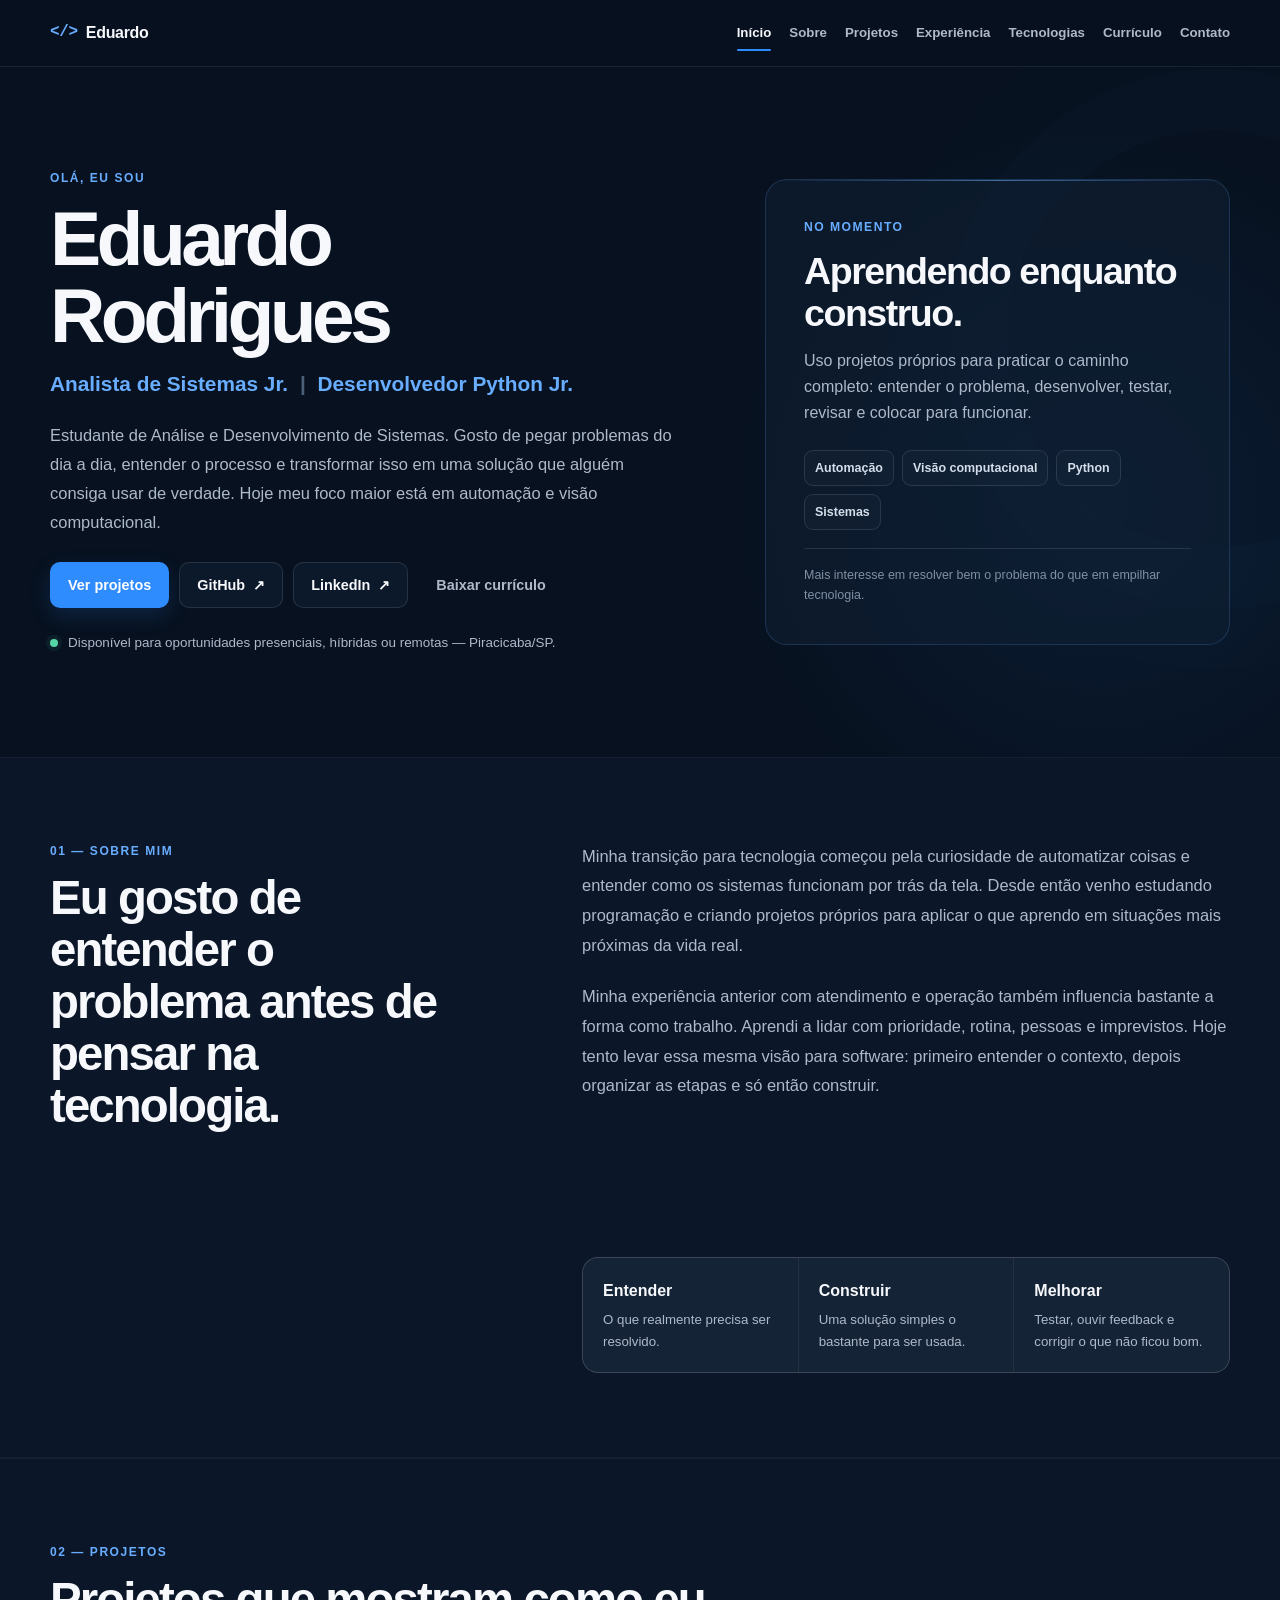
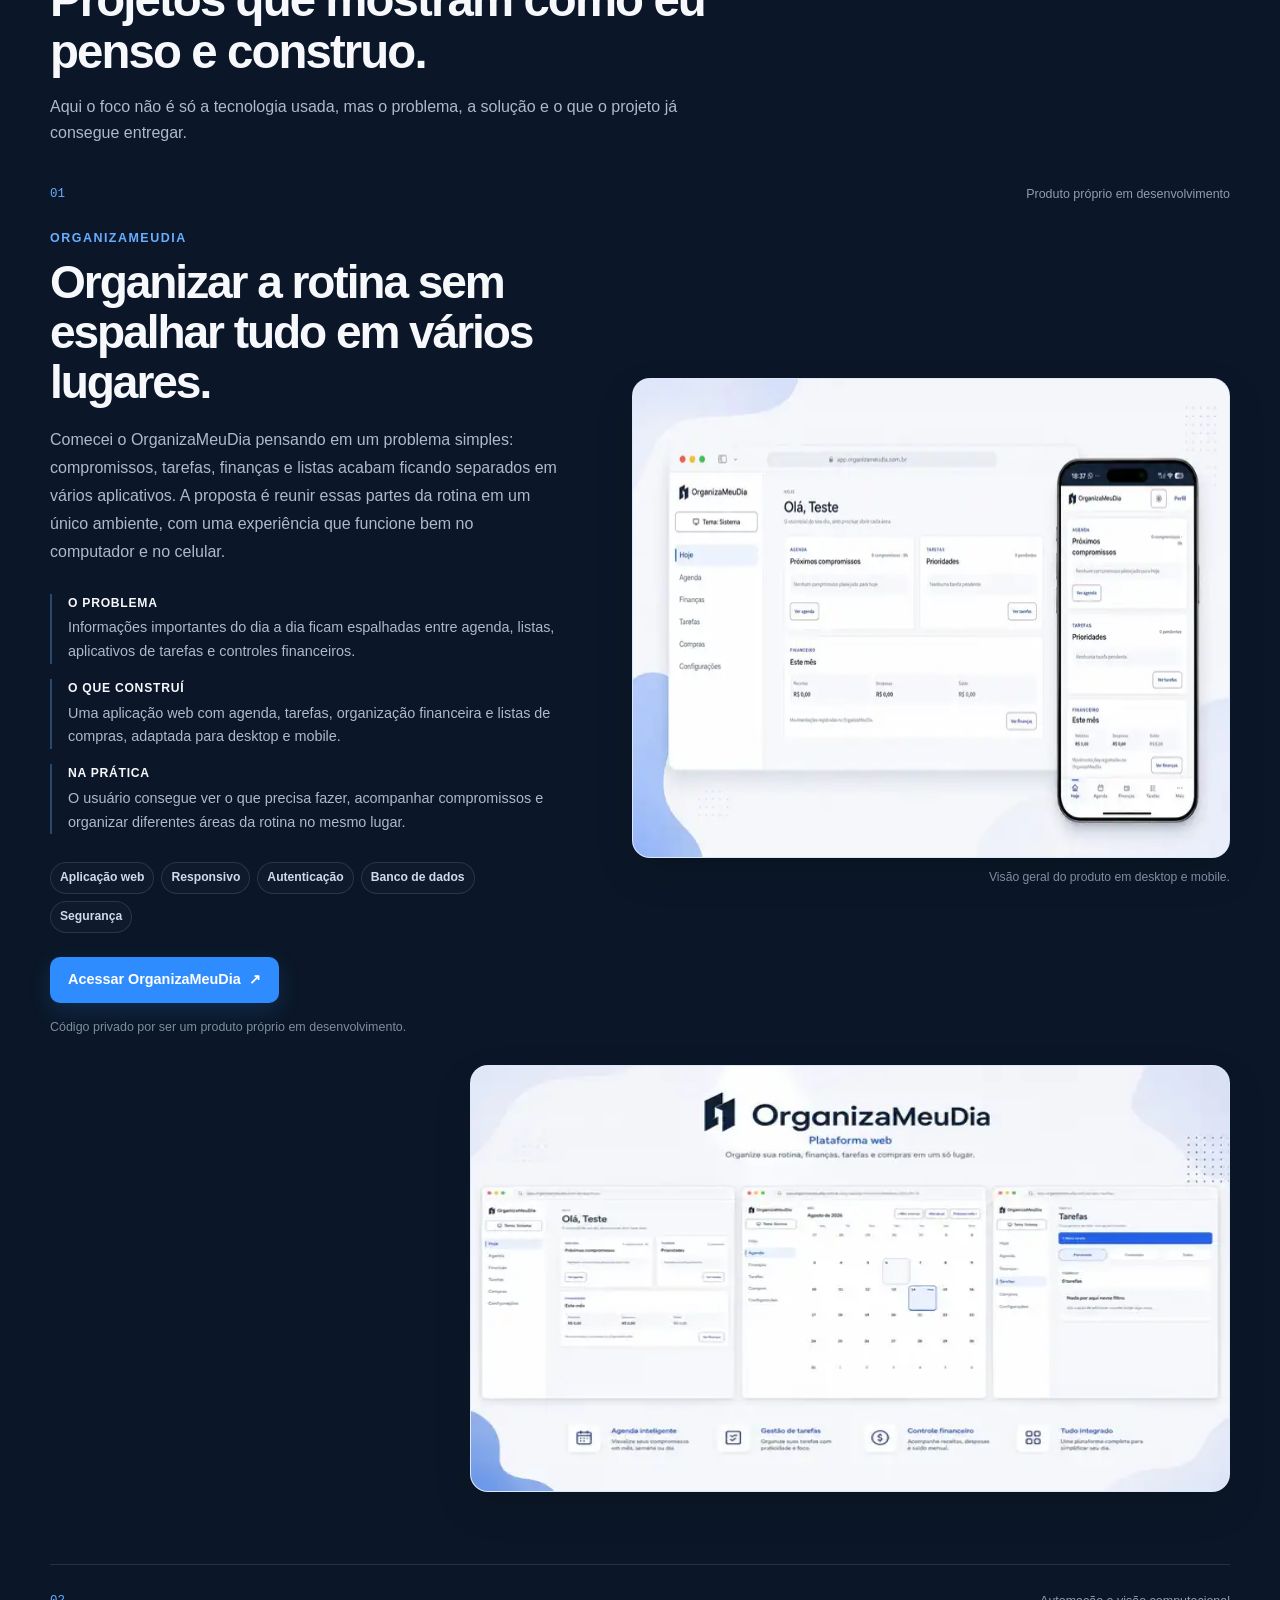
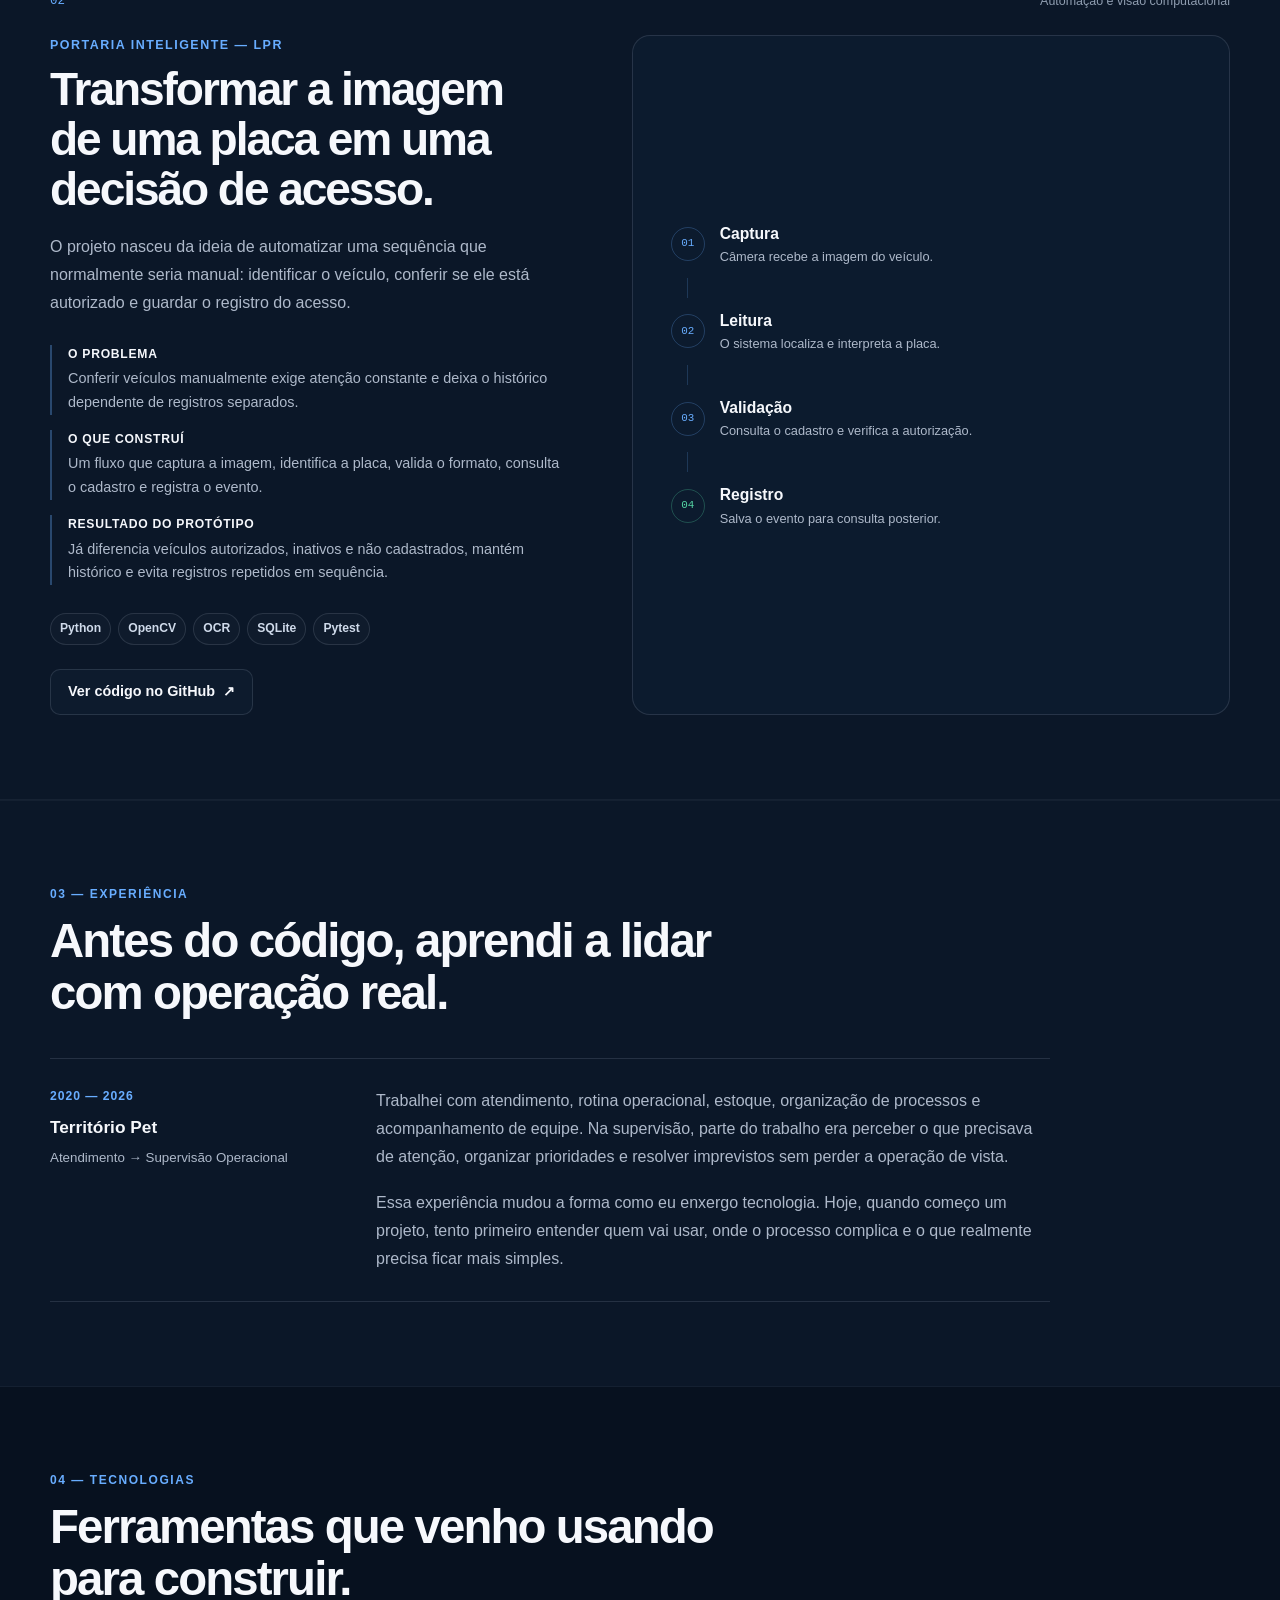
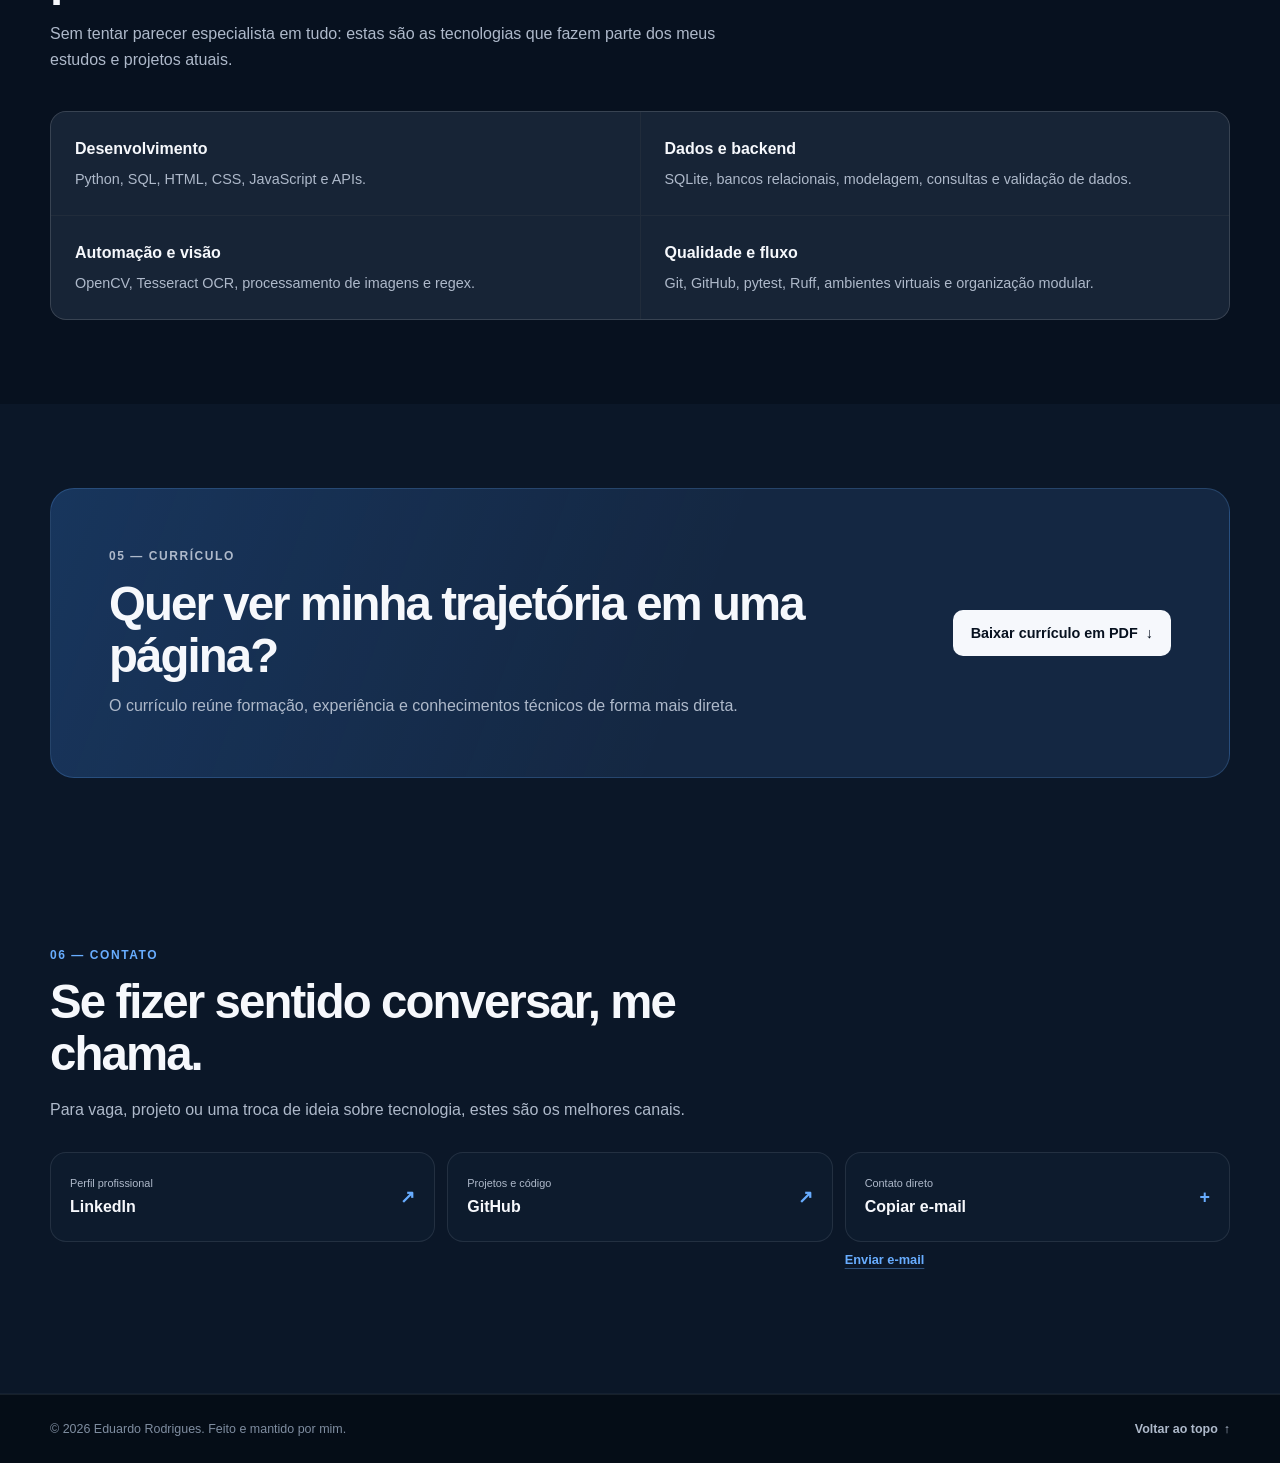
==== commit 7cdc3755: "fix: adiciona acesso ao OrganizaMeuDia" ====
--- a/index.html
+++ b/index.html
@@ -137,6 +137,12 @@
                                     <li>Banco de dados</li>
                                     <li>Segurança</li>
                                 </ul>
+
+                                <div class="grupo-botoes">
+                                    <a class="botao botao-primario" href="https://app.organizameudia.com.br/" target="_blank" rel="noopener noreferrer">
+                                        Acessar OrganizaMeuDia <span aria-hidden="true">↗</span>
+                                    </a>
+                                </div>
                                 <p class="projeto-case-privado">Código privado por ser um produto próprio em desenvolvimento.</p>
                             </div>
 
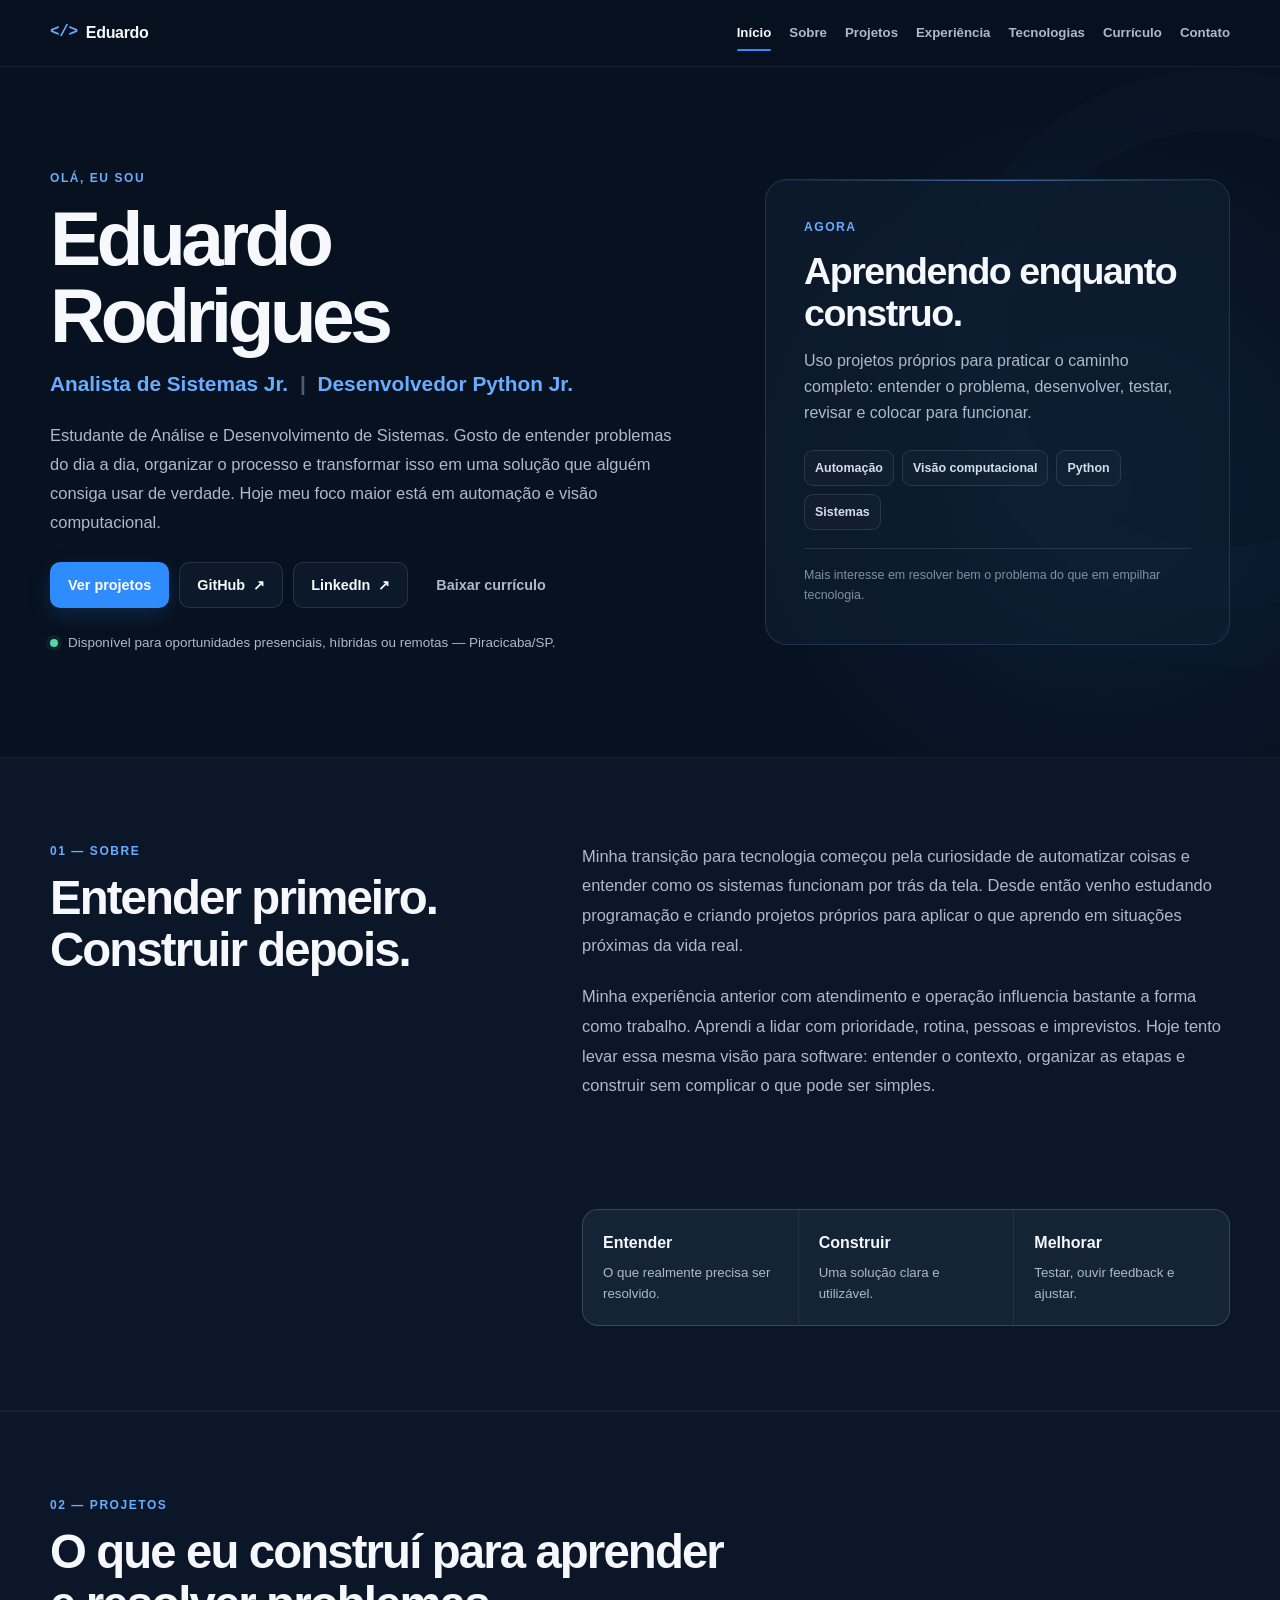
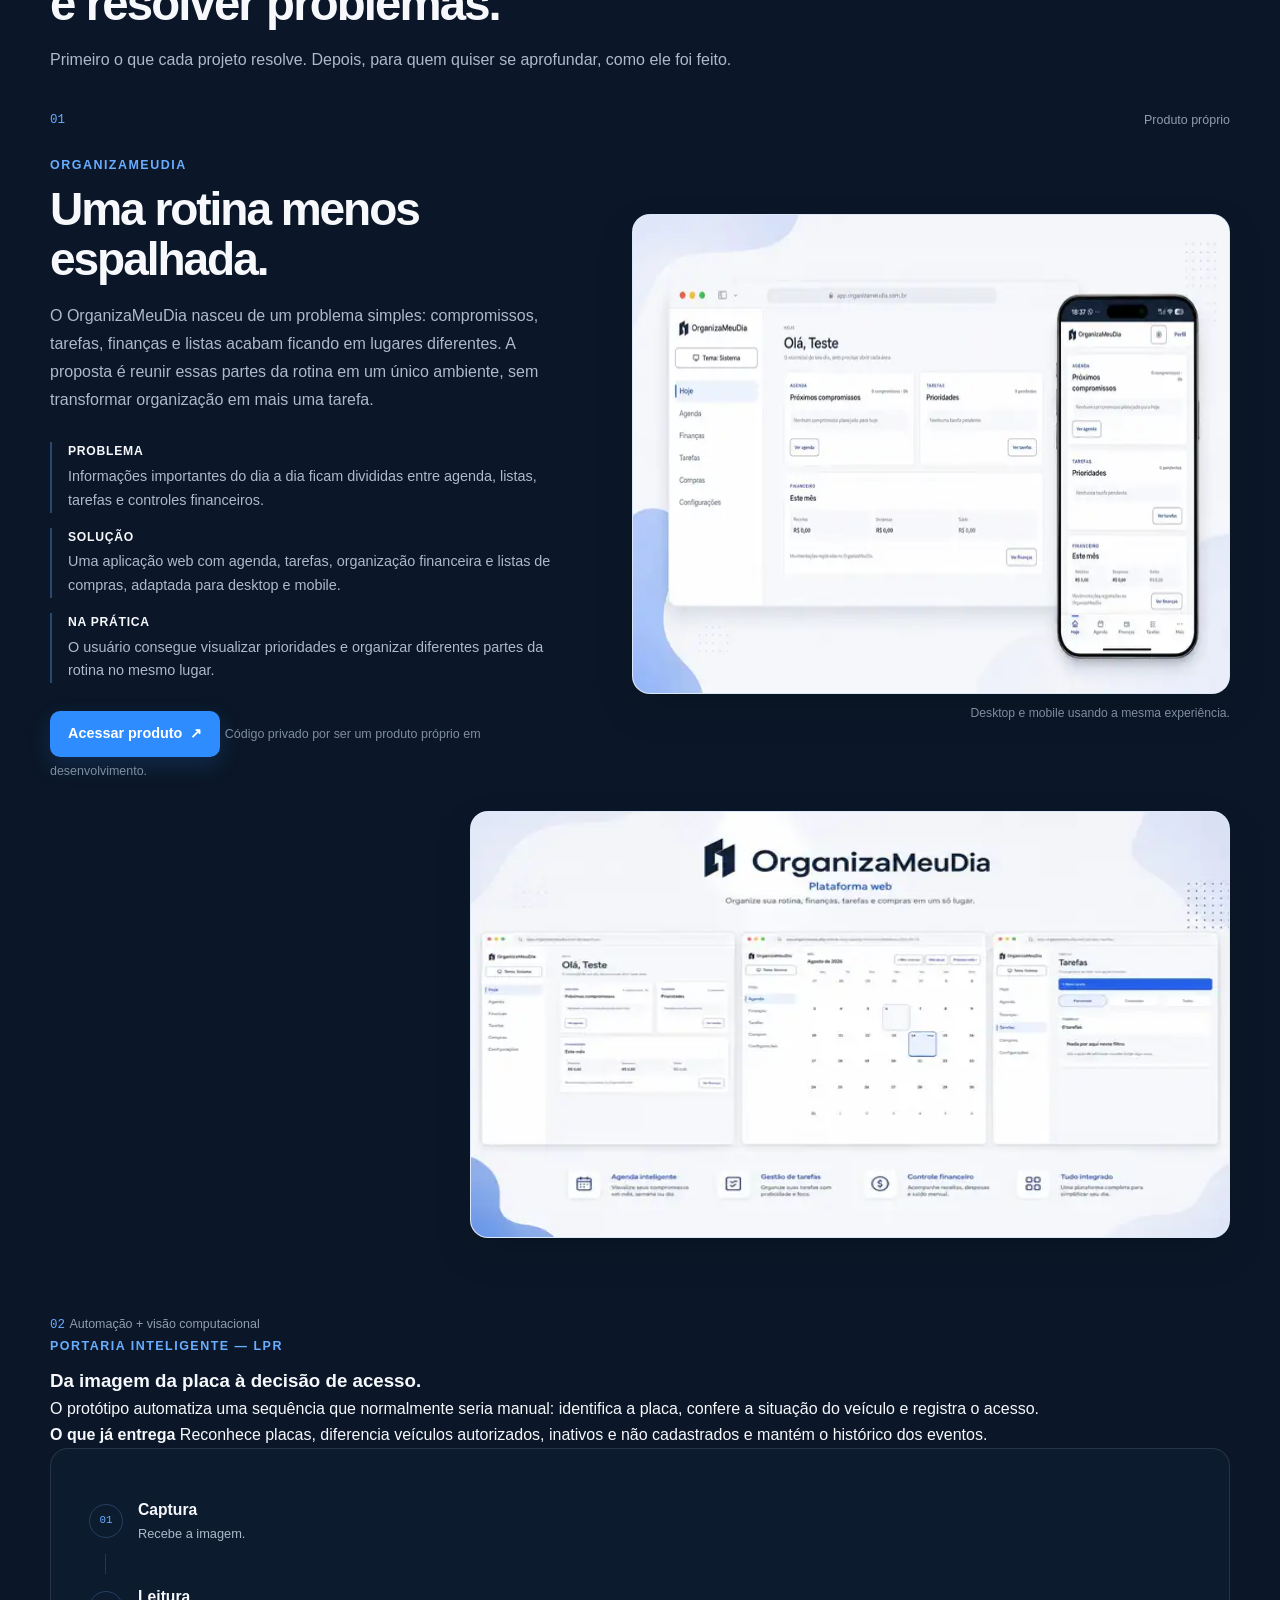
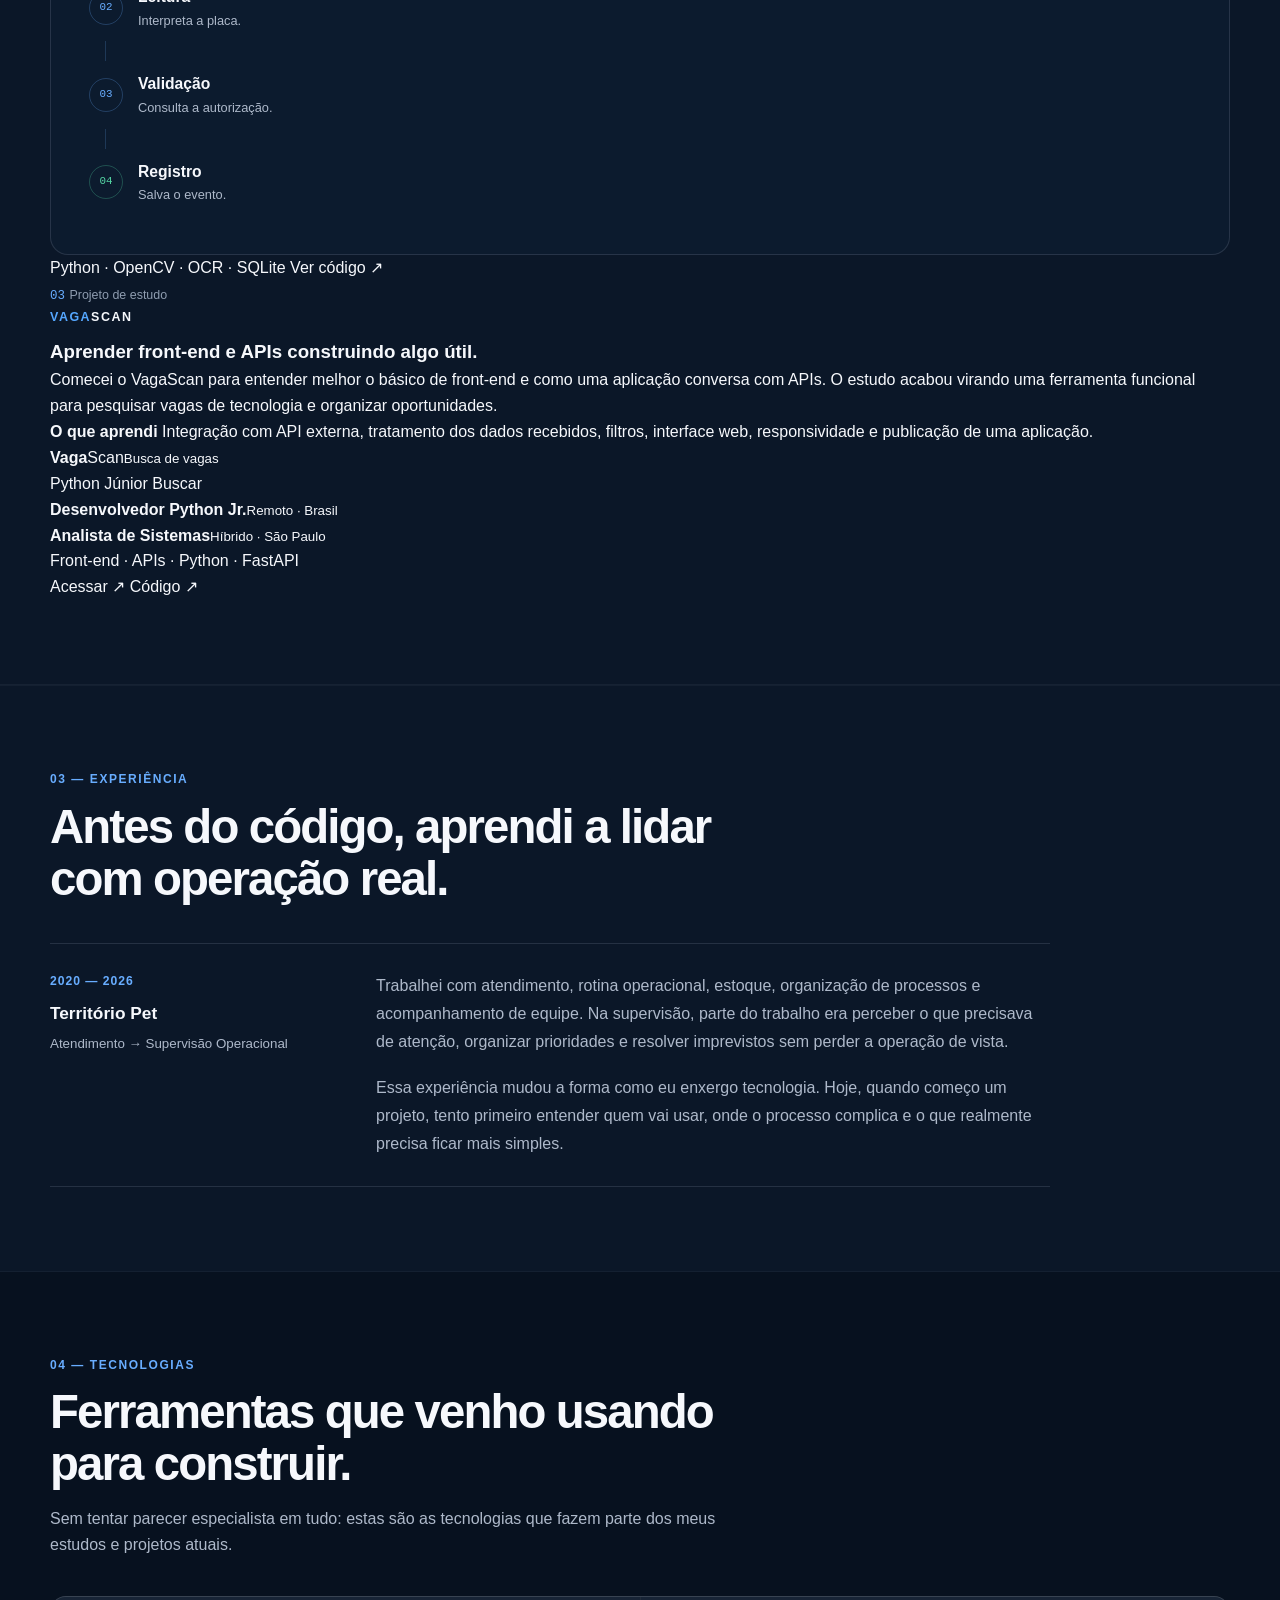
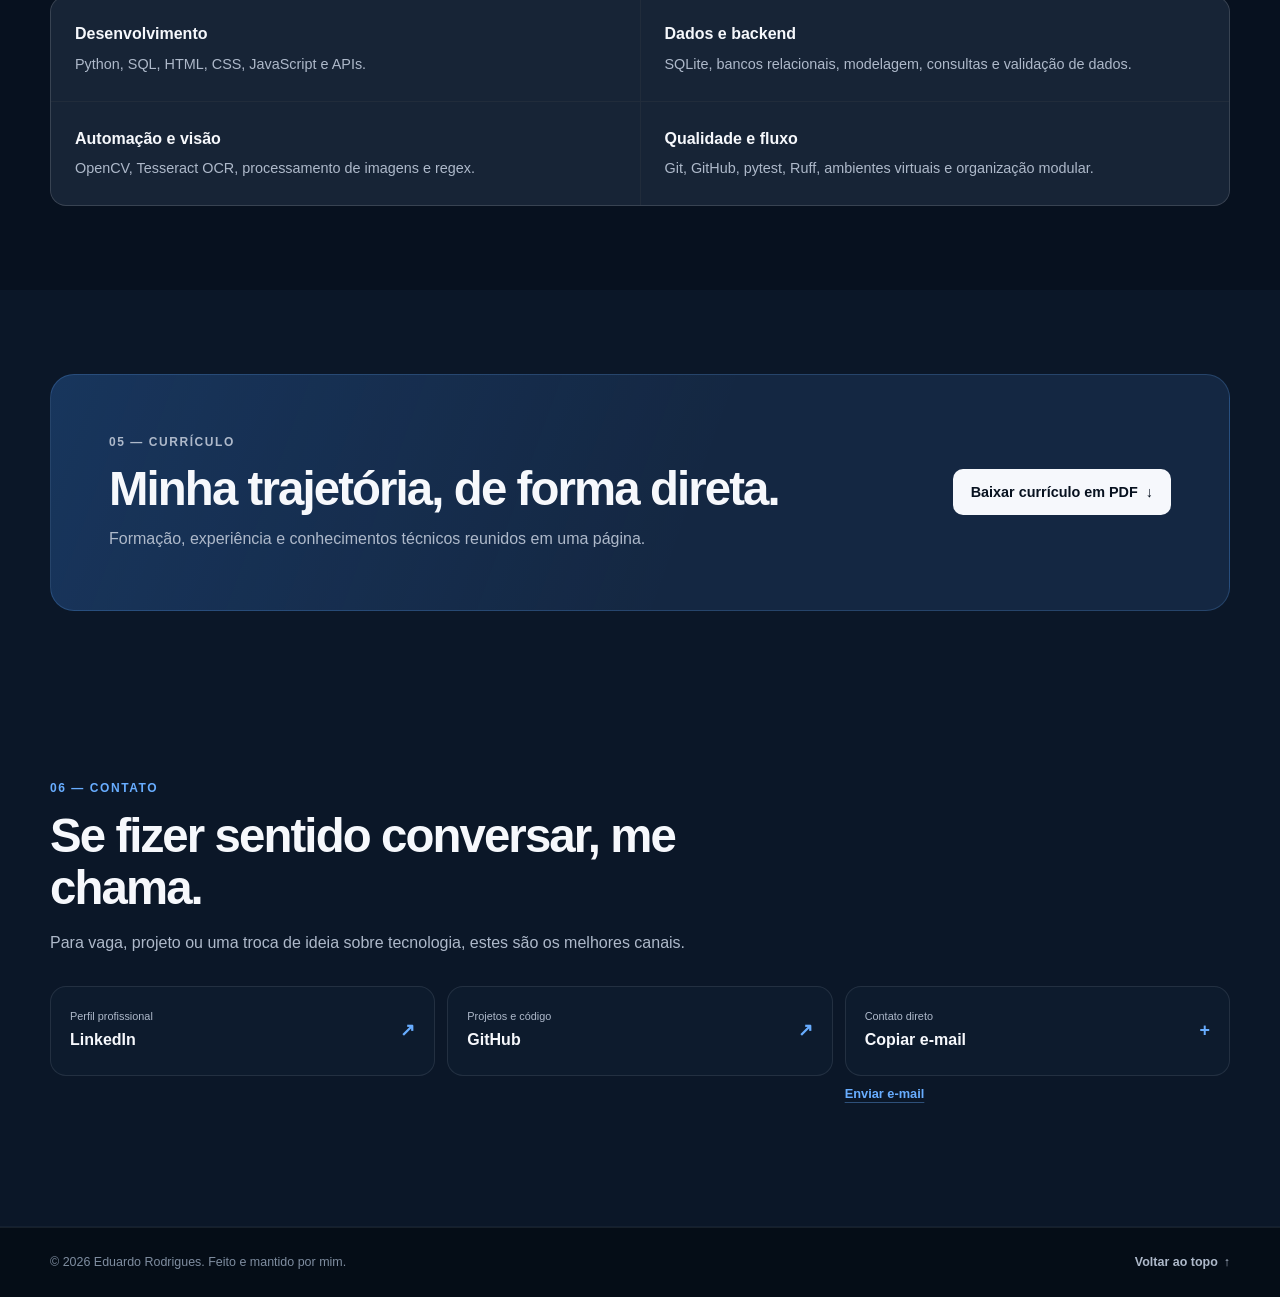
==== commit c1d6d321: "feat: adiciona VagaScan e refina narrativa do portfolio" ====
--- a/index.html
+++ b/index.html
@@ -9,10 +9,36 @@
     <meta name="robots" content="index, follow">
     <meta name="theme-color" content="#07111f">
     <link rel="canonical" href="https://eduardosrodriguesdev.com.br/">
+
+    <meta property="og:type" content="website">
+    <meta property="og:locale" content="pt_BR">
+    <meta property="og:title" content="Eduardo Rodrigues | Portfólio de Tecnologia">
+    <meta property="og:description" content="Projetos em automação, visão computacional, Python e desenvolvimento de sistemas.">
+    <meta property="og:url" content="https://eduardosrodriguesdev.com.br/">
+    <meta property="og:site_name" content="Portfólio de Eduardo Rodrigues">
+
     <link rel="icon" href="assets/imagens/favicon.svg" type="image/svg+xml">
     <link rel="stylesheet" href="css/style.css">
     <link rel="stylesheet" href="css/portfolio-v2.css">
     <script src="js/script.js" defer></script>
+
+    <script type="application/ld+json">
+        {
+            "@context": "https://schema.org",
+            "@type": "Person",
+            "name": "Eduardo Rodrigues",
+            "url": "https://eduardosrodriguesdev.com.br/",
+            "sameAs": [
+                "https://github.com/eduardo-s-rodrigues",
+                "https://www.linkedin.com/in/eduardo-rodrigues-402181193/"
+            ],
+            "workLocation": {
+                "@type": "Place",
+                "name": "Piracicaba/SP"
+            },
+            "jobTitle": "Analista de Sistemas Jr. | Desenvolvedor Python Jr."
+        }
+    </script>
 </head>
 <body>
     <a class="link-pular" href="#conteudo-principal">Pular para o conteúdo principal</a>
@@ -50,8 +76,8 @@
                     <h1 id="titulo-inicio">Eduardo Rodrigues</h1>
                     <p class="inicio-cargo">Analista de Sistemas Jr. <span aria-hidden="true">|</span> Desenvolvedor Python Jr.</p>
                     <p class="inicio-descricao inicio-descricao-v2">
-                        Estudante de Análise e Desenvolvimento de Sistemas. Gosto de pegar problemas do dia a dia,
-                        entender o processo e transformar isso em uma solução que alguém consiga usar de verdade.
+                        Estudante de Análise e Desenvolvimento de Sistemas. Gosto de entender problemas do dia a dia,
+                        organizar o processo e transformar isso em uma solução que alguém consiga usar de verdade.
                         Hoje meu foco maior está em automação e visão computacional.
                     </p>
 
@@ -69,7 +95,7 @@
                 </div>
 
                 <aside class="painel-agora" aria-labelledby="titulo-agora">
-                    <p class="painel-agora-rotulo">No momento</p>
+                    <p class="painel-agora-rotulo">Agora</p>
                     <h2 id="titulo-agora">Aprendendo enquanto construo.</h2>
                     <p>Uso projetos próprios para praticar o caminho completo: entender o problema, desenvolver, testar, revisar e colocar para funcionar.</p>
                     <div class="painel-agora-focos" aria-label="Focos atuais">
@@ -86,19 +112,19 @@
         <section class="secao secao-sobre" id="sobre" aria-labelledby="titulo-sobre">
             <div class="limite-conteudo sobre-v2">
                 <div class="cabecalho-secao sobre-v2-cabecalho">
-                    <p class="secao-indice">01 — Sobre mim</p>
-                    <h2 id="titulo-sobre">Eu gosto de entender o problema antes de pensar na tecnologia.</h2>
+                    <p class="secao-indice">01 — Sobre</p>
+                    <h2 id="titulo-sobre">Entender primeiro. Construir depois.</h2>
                 </div>
 
                 <div class="sobre-v2-texto">
-                    <p>Minha transição para tecnologia começou pela curiosidade de automatizar coisas e entender como os sistemas funcionam por trás da tela. Desde então venho estudando programação e criando projetos próprios para aplicar o que aprendo em situações mais próximas da vida real.</p>
-                    <p>Minha experiência anterior com atendimento e operação também influencia bastante a forma como trabalho. Aprendi a lidar com prioridade, rotina, pessoas e imprevistos. Hoje tento levar essa mesma visão para software: primeiro entender o contexto, depois organizar as etapas e só então construir.</p>
+                    <p>Minha transição para tecnologia começou pela curiosidade de automatizar coisas e entender como os sistemas funcionam por trás da tela. Desde então venho estudando programação e criando projetos próprios para aplicar o que aprendo em situações próximas da vida real.</p>
+                    <p>Minha experiência anterior com atendimento e operação influencia bastante a forma como trabalho. Aprendi a lidar com prioridade, rotina, pessoas e imprevistos. Hoje tento levar essa mesma visão para software: entender o contexto, organizar as etapas e construir sem complicar o que pode ser simples.</p>
                 </div>
 
                 <div class="sobre-v2-pontos" aria-label="Como gosto de trabalhar">
                     <div><strong>Entender</strong><span>O que realmente precisa ser resolvido.</span></div>
-                    <div><strong>Construir</strong><span>Uma solução simples o bastante para ser usada.</span></div>
-                    <div><strong>Melhorar</strong><span>Testar, ouvir feedback e corrigir o que não ficou bom.</span></div>
+                    <div><strong>Construir</strong><span>Uma solução clara e utilizável.</span></div>
+                    <div><strong>Melhorar</strong><span>Testar, ouvir feedback e ajustar.</span></div>
                 </div>
             </div>
         </section>
@@ -107,48 +133,38 @@
             <div class="limite-conteudo">
                 <div class="cabecalho-secao cabecalho-secao-curto">
                     <p class="secao-indice">02 — Projetos</p>
-                    <h2 id="titulo-projetos">Projetos que mostram como eu penso e construo.</h2>
-                    <p>Aqui o foco não é só a tecnologia usada, mas o problema, a solução e o que o projeto já consegue entregar.</p>
+                    <h2 id="titulo-projetos">O que eu construí para aprender e resolver problemas.</h2>
+                    <p>Primeiro o que cada projeto resolve. Depois, para quem quiser se aprofundar, como ele foi feito.</p>
                 </div>
 
                 <div class="projetos-v2-lista">
                     <article class="projeto-case projeto-case-destaque" aria-labelledby="titulo-organizameudia">
                         <div class="projeto-case-topo">
                             <span class="projeto-case-numero">01</span>
-                            <span class="projeto-case-status">Produto próprio em desenvolvimento</span>
+                            <span class="projeto-case-status">Produto próprio</span>
                         </div>
 
                         <div class="projeto-case-grid">
                             <div class="projeto-case-conteudo">
                                 <p class="projeto-case-kicker">OrganizaMeuDia</p>
-                                <h3 id="titulo-organizameudia">Organizar a rotina sem espalhar tudo em vários lugares.</h3>
-                                <p class="projeto-case-resumo">Comecei o OrganizaMeuDia pensando em um problema simples: compromissos, tarefas, finanças e listas acabam ficando separados em vários aplicativos. A proposta é reunir essas partes da rotina em um único ambiente, com uma experiência que funcione bem no computador e no celular.</p>
+                                <h3 id="titulo-organizameudia">Uma rotina menos espalhada.</h3>
+                                <p class="projeto-case-resumo">O OrganizaMeuDia nasceu de um problema simples: compromissos, tarefas, finanças e listas acabam ficando em lugares diferentes. A proposta é reunir essas partes da rotina em um único ambiente, sem transformar organização em mais uma tarefa.</p>
 
                                 <div class="projeto-case-blocos">
-                                    <div><span>O problema</span><p>Informações importantes do dia a dia ficam espalhadas entre agenda, listas, aplicativos de tarefas e controles financeiros.</p></div>
-                                    <div><span>O que construí</span><p>Uma aplicação web com agenda, tarefas, organização financeira e listas de compras, adaptada para desktop e mobile.</p></div>
-                                    <div><span>Na prática</span><p>O usuário consegue ver o que precisa fazer, acompanhar compromissos e organizar diferentes áreas da rotina no mesmo lugar.</p></div>
+                                    <div><span>Problema</span><p>Informações importantes do dia a dia ficam divididas entre agenda, listas, tarefas e controles financeiros.</p></div>
+                                    <div><span>Solução</span><p>Uma aplicação web com agenda, tarefas, organização financeira e listas de compras, adaptada para desktop e mobile.</p></div>
+                                    <div><span>Na prática</span><p>O usuário consegue visualizar prioridades e organizar diferentes partes da rotina no mesmo lugar.</p></div>
                                 </div>
 
-                                <ul class="lista-tags lista-tags-projeto" aria-label="Áreas envolvidas no OrganizaMeuDia">
-                                    <li>Aplicação web</li>
-                                    <li>Responsivo</li>
-                                    <li>Autenticação</li>
-                                    <li>Banco de dados</li>
-                                    <li>Segurança</li>
-                                </ul>
-
-                                <div class="grupo-botoes">
-                                    <a class="botao botao-primario" href="https://app.organizameudia.com.br/" target="_blank" rel="noopener noreferrer">
-                                        Acessar OrganizaMeuDia <span aria-hidden="true">↗</span>
-                                    </a>
+                                <div class="projeto-case-acoes">
+                                    <a class="botao botao-primario" href="https://app.organizameudia.com.br/" target="_blank" rel="noopener noreferrer">Acessar produto <span aria-hidden="true">↗</span></a>
+                                    <span class="projeto-case-privado">Código privado por ser um produto próprio em desenvolvimento.</span>
                                 </div>
-                                <p class="projeto-case-privado">Código privado por ser um produto próprio em desenvolvimento.</p>
                             </div>
 
                             <figure class="projeto-case-midia">
                                 <img src="assets/imagens/projetos/organizameudia-visao-geral.webp" alt="OrganizaMeuDia em desktop e celular, mostrando agenda, tarefas e organização financeira" width="720" height="480" loading="lazy" decoding="async">
-                                <figcaption>Visão geral do produto em desktop e mobile.</figcaption>
+                                <figcaption>Desktop e mobile usando a mesma experiência.</figcaption>
                             </figure>
                         </div>
 
@@ -157,45 +173,67 @@
                         </div>
                     </article>
 
-                    <article class="projeto-case projeto-case-lpr" aria-labelledby="titulo-lpr">
-                        <div class="projeto-case-topo">
-                            <span class="projeto-case-numero">02</span>
-                            <span class="projeto-case-status">Automação e visão computacional</span>
-                        </div>
-
-                        <div class="projeto-case-grid projeto-case-grid-lpr">
-                            <div class="projeto-case-conteudo">
-                                <p class="projeto-case-kicker">Portaria Inteligente — LPR</p>
-                                <h3 id="titulo-lpr">Transformar a imagem de uma placa em uma decisão de acesso.</h3>
-                                <p class="projeto-case-resumo">O projeto nasceu da ideia de automatizar uma sequência que normalmente seria manual: identificar o veículo, conferir se ele está autorizado e guardar o registro do acesso.</p>
-
-                                <div class="projeto-case-blocos">
-                                    <div><span>O problema</span><p>Conferir veículos manualmente exige atenção constante e deixa o histórico dependente de registros separados.</p></div>
-                                    <div><span>O que construí</span><p>Um fluxo que captura a imagem, identifica a placa, valida o formato, consulta o cadastro e registra o evento.</p></div>
-                                    <div><span>Resultado do protótipo</span><p>Já diferencia veículos autorizados, inativos e não cadastrados, mantém histórico e evita registros repetidos em sequência.</p></div>
+                    <div class="projetos-secundarios" aria-label="Outros projetos">
+                        <article class="projeto-mini" aria-labelledby="titulo-lpr">
+                            <div class="projeto-mini-topo">
+                                <span class="projeto-case-numero">02</span>
+                                <span class="projeto-case-status">Automação + visão computacional</span>
+                            </div>
+                            <p class="projeto-case-kicker">Portaria Inteligente — LPR</p>
+                            <h3 id="titulo-lpr">Da imagem da placa à decisão de acesso.</h3>
+                            <p>O protótipo automatiza uma sequência que normalmente seria manual: identifica a placa, confere a situação do veículo e registra o acesso.</p>
+
+                            <div class="projeto-mini-resultado">
+                                <strong>O que já entrega</strong>
+                                <span>Reconhece placas, diferencia veículos autorizados, inativos e não cadastrados e mantém o histórico dos eventos.</span>
+                            </div>
+
+                            <div class="projeto-lpr-visual" role="img" aria-label="Fluxo simplificado do projeto de reconhecimento de placas">
+                                <div class="lpr-etapa"><span>01</span><strong>Captura</strong><small>Recebe a imagem.</small></div>
+                                <div class="lpr-linha" aria-hidden="true"></div>
+                                <div class="lpr-etapa"><span>02</span><strong>Leitura</strong><small>Interpreta a placa.</small></div>
+                                <div class="lpr-linha" aria-hidden="true"></div>
+                                <div class="lpr-etapa"><span>03</span><strong>Validação</strong><small>Consulta a autorização.</small></div>
+                                <div class="lpr-linha" aria-hidden="true"></div>
+                                <div class="lpr-etapa lpr-etapa-final"><span>04</span><strong>Registro</strong><small>Salva o evento.</small></div>
+                            </div>
+
+                            <div class="projeto-mini-rodape">
+                                <span>Python · OpenCV · OCR · SQLite</span>
+                                <a href="https://github.com/eduardo-s-rodrigues/lpr-portaria-inteligente" target="_blank" rel="noopener noreferrer">Ver código <span aria-hidden="true">↗</span></a>
+                            </div>
+                        </article>
+
+                        <article class="projeto-mini" aria-labelledby="titulo-vagascan">
+                            <div class="projeto-mini-topo">
+                                <span class="projeto-case-numero">03</span>
+                                <span class="projeto-case-status">Projeto de estudo</span>
+                            </div>
+                            <p class="projeto-case-kicker"><span class="vagascan-vaga">Vaga</span><span class="vagascan-scan">Scan</span></p>
+                            <h3 id="titulo-vagascan">Aprender front-end e APIs construindo algo útil.</h3>
+                            <p>Comecei o VagaScan para entender melhor o básico de front-end e como uma aplicação conversa com APIs. O estudo acabou virando uma ferramenta funcional para pesquisar vagas de tecnologia e organizar oportunidades.</p>
+
+                            <div class="projeto-mini-resultado">
+                                <strong>O que aprendi</strong>
+                                <span>Integração com API externa, tratamento dos dados recebidos, filtros, interface web, responsividade e publicação de uma aplicação.</span>
+                            </div>
+
+                            <div class="vagascan-demo" aria-hidden="true">
+                                <div class="vagascan-demo-topo"><span><b>Vaga</b>Scan</span><small>Busca de vagas</small></div>
+                                <div class="vagascan-demo-busca">Python Júnior <span>Buscar</span></div>
+                                <div class="vagascan-demo-linha"><strong>Desenvolvedor Python Jr.</strong><small>Remoto · Brasil</small></div>
+                                <div class="vagascan-demo-linha"><strong>Analista de Sistemas</strong><small>Híbrido · São Paulo</small></div>
+                            </div>
+
+                            <div class="projeto-mini-rodape">
+                                <span>Front-end · APIs · Python · FastAPI</span>
+                                <div class="projeto-mini-links">
+                                    <a href="https://vagasscan.eduardosrodriguesdev.com.br/" target="_blank" rel="noopener noreferrer">Acessar <span aria-hidden="true">↗</span></a>
+                                    <a href="https://github.com/eduardo-s-rodrigues/VagaScan" target="_blank" rel="noopener noreferrer">Código <span aria-hidden="true">↗</span></a>
                                 </div>
-
-                                <ul class="lista-tags lista-tags-projeto" aria-label="Tecnologias usadas no LPR">
-                                    <li>Python</li>
-                                    <li>OpenCV</li>
-                                    <li>OCR</li>
-                                    <li>SQLite</li>
-                                    <li>Pytest</li>
-                                </ul>
-                                <a class="botao botao-secundario" href="https://github.com/eduardo-s-rodrigues/lpr-portaria-inteligente" target="_blank" rel="noopener noreferrer">Ver código no GitHub <span aria-hidden="true">↗</span></a>
-                            </div>
-
-                            <div class="projeto-lpr-visual" role="img" aria-label="Fluxo simplificado do projeto de reconhecimento de placas">
-                                <div class="lpr-etapa"><span>01</span><strong>Captura</strong><small>Câmera recebe a imagem do veículo.</small></div>
-                                <div class="lpr-linha" aria-hidden="true"></div>
-                                <div class="lpr-etapa"><span>02</span><strong>Leitura</strong><small>O sistema localiza e interpreta a placa.</small></div>
-                                <div class="lpr-linha" aria-hidden="true"></div>
-                                <div class="lpr-etapa"><span>03</span><strong>Validação</strong><small>Consulta o cadastro e verifica a autorização.</small></div>
-                                <div class="lpr-linha" aria-hidden="true"></div>
-                                <div class="lpr-etapa lpr-etapa-final"><span>04</span><strong>Registro</strong><small>Salva o evento para consulta posterior.</small></div>
-                            </div>
-                        </div>
-                    </article>
+                            </div>
+                        </article>
+                    </div>
                 </div>
             </div>
         </section>
@@ -242,8 +280,8 @@
             <div class="curriculo-conteudo limite-conteudo curriculo-v2">
                 <div>
                     <p class="secao-indice">05 — Currículo</p>
-                    <h2 id="titulo-curriculo">Quer ver minha trajetória em uma página?</h2>
-                    <p>O currículo reúne formação, experiência e conhecimentos técnicos de forma mais direta.</p>
+                    <h2 id="titulo-curriculo">Minha trajetória, de forma direta.</h2>
+                    <p>Formação, experiência e conhecimentos técnicos reunidos em uma página.</p>
                 </div>
                 <a class="botao botao-claro" href="assets/curriculo/CV_Eduardo_Rodrigues.pdf" download>Baixar currículo em PDF <span aria-hidden="true">↓</span></a>
             </div>
@@ -277,4 +315,4 @@
         </div>
     </footer>
 </body>
-</html>
+</html>
